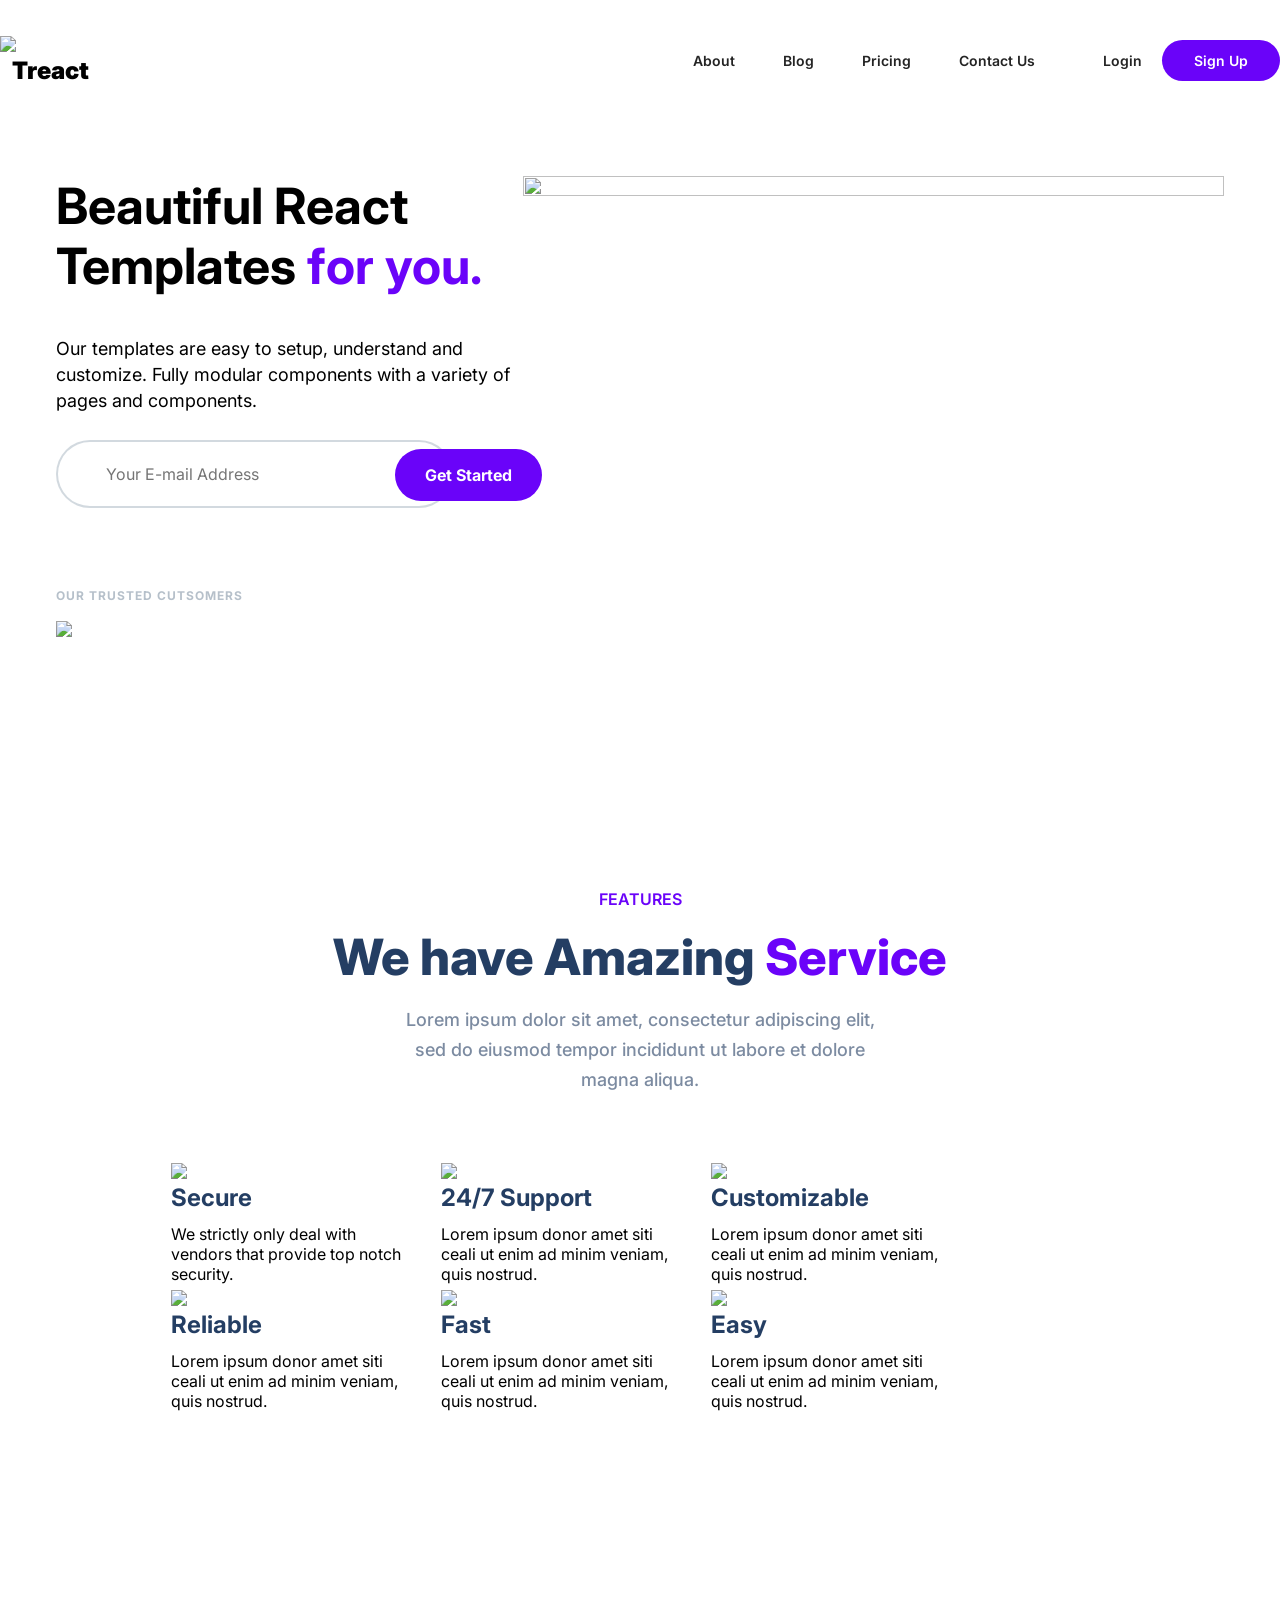
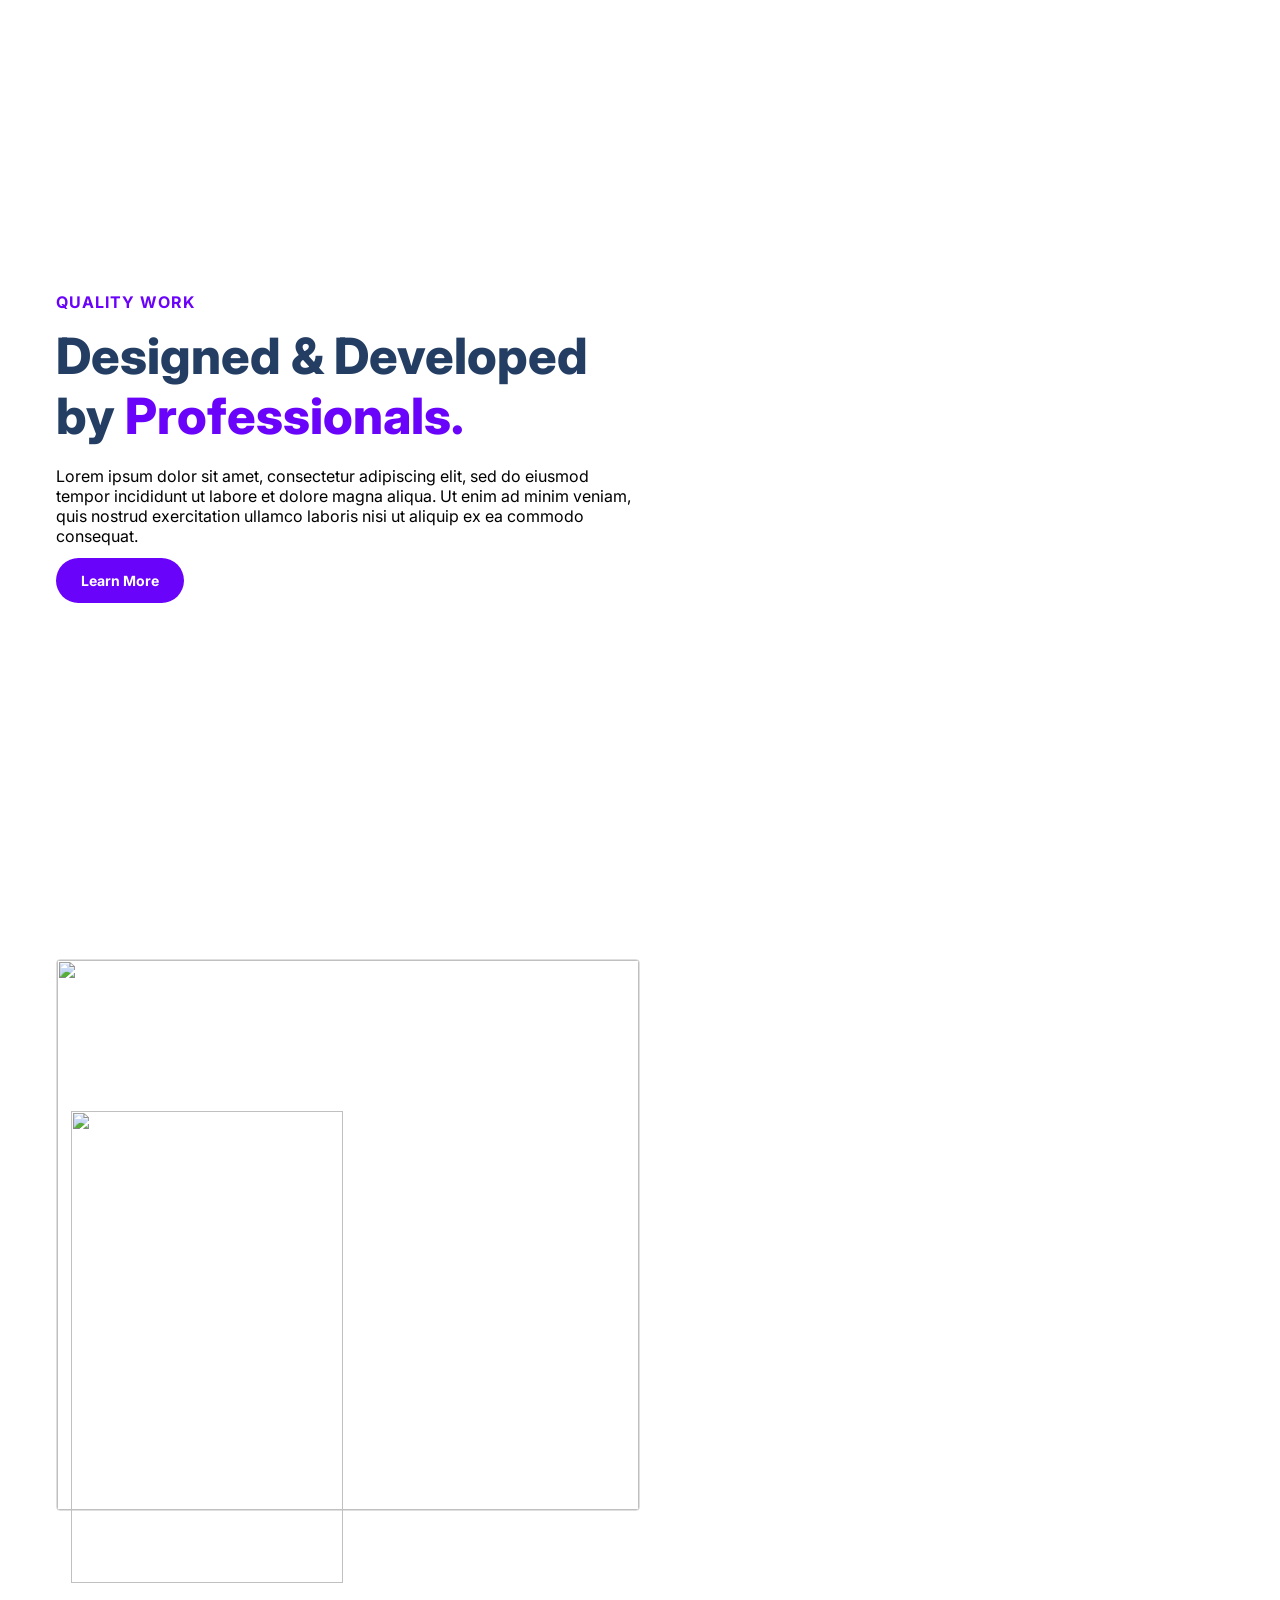
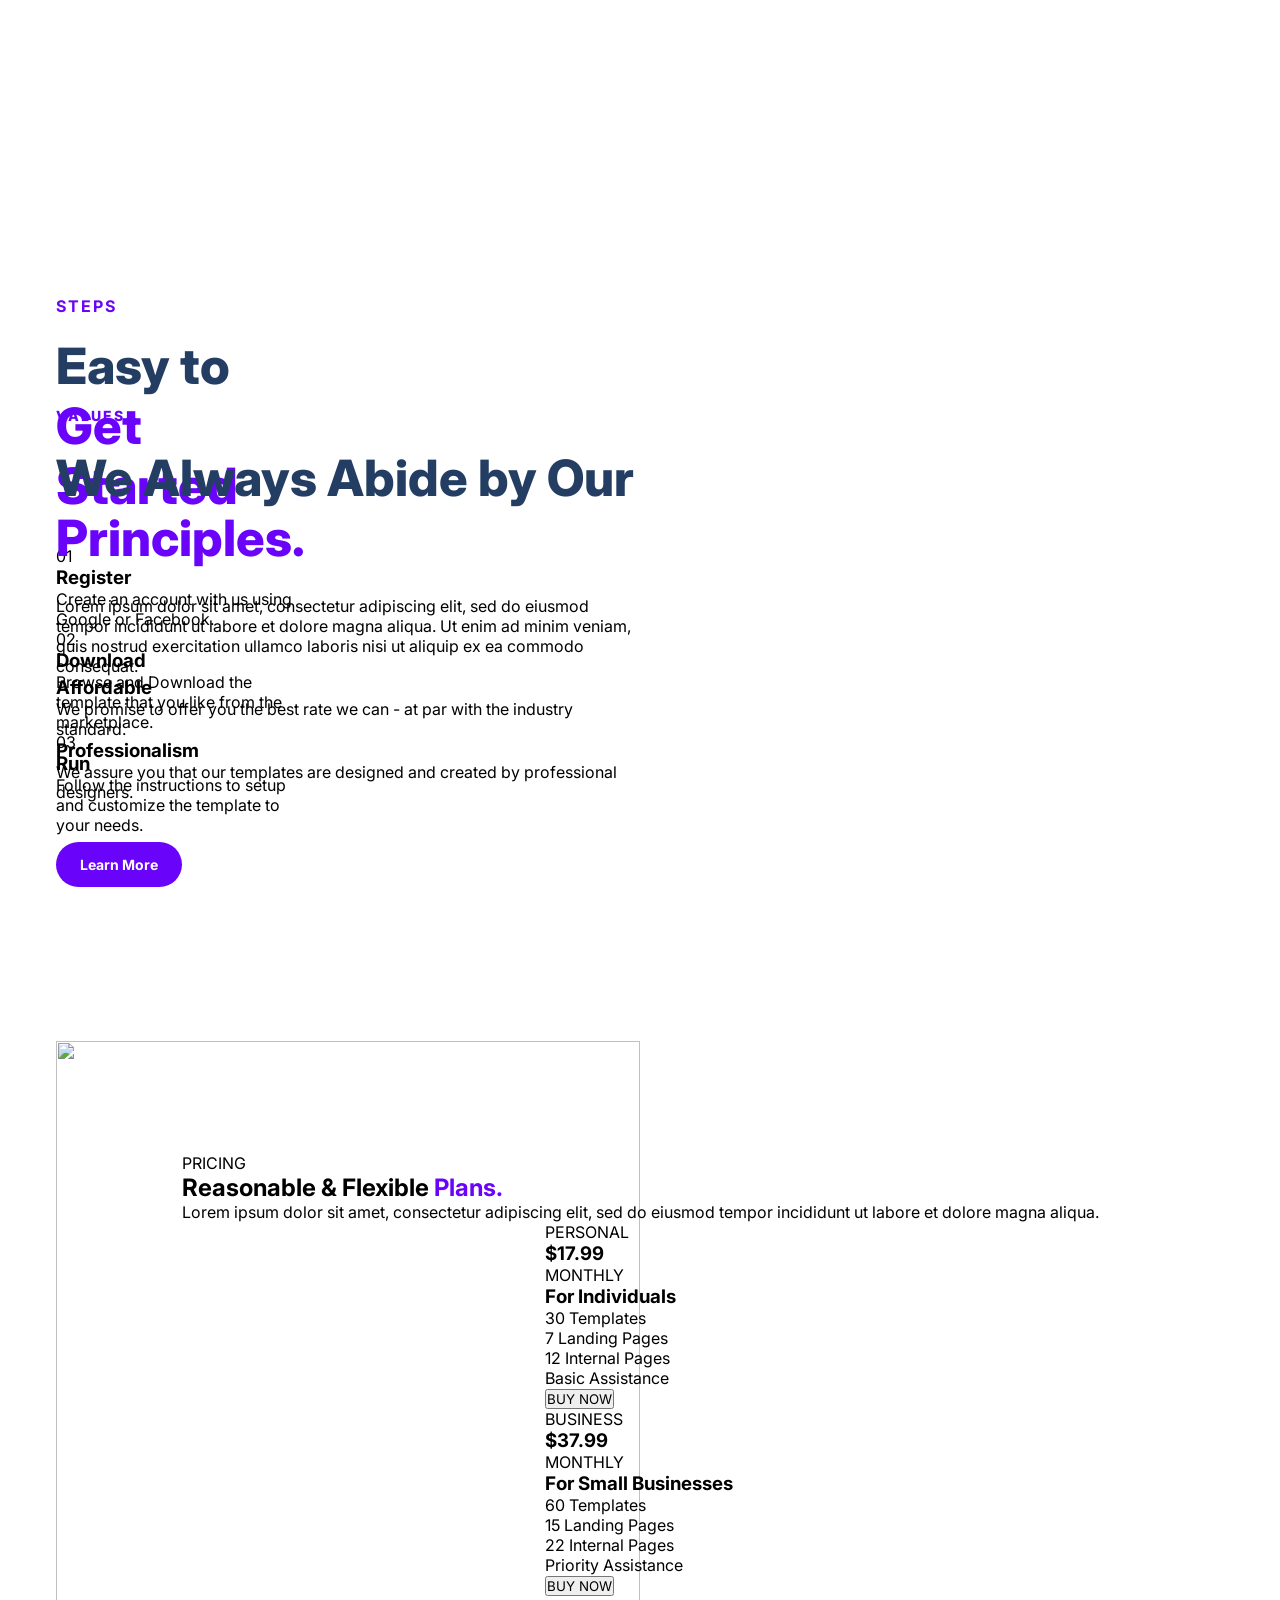
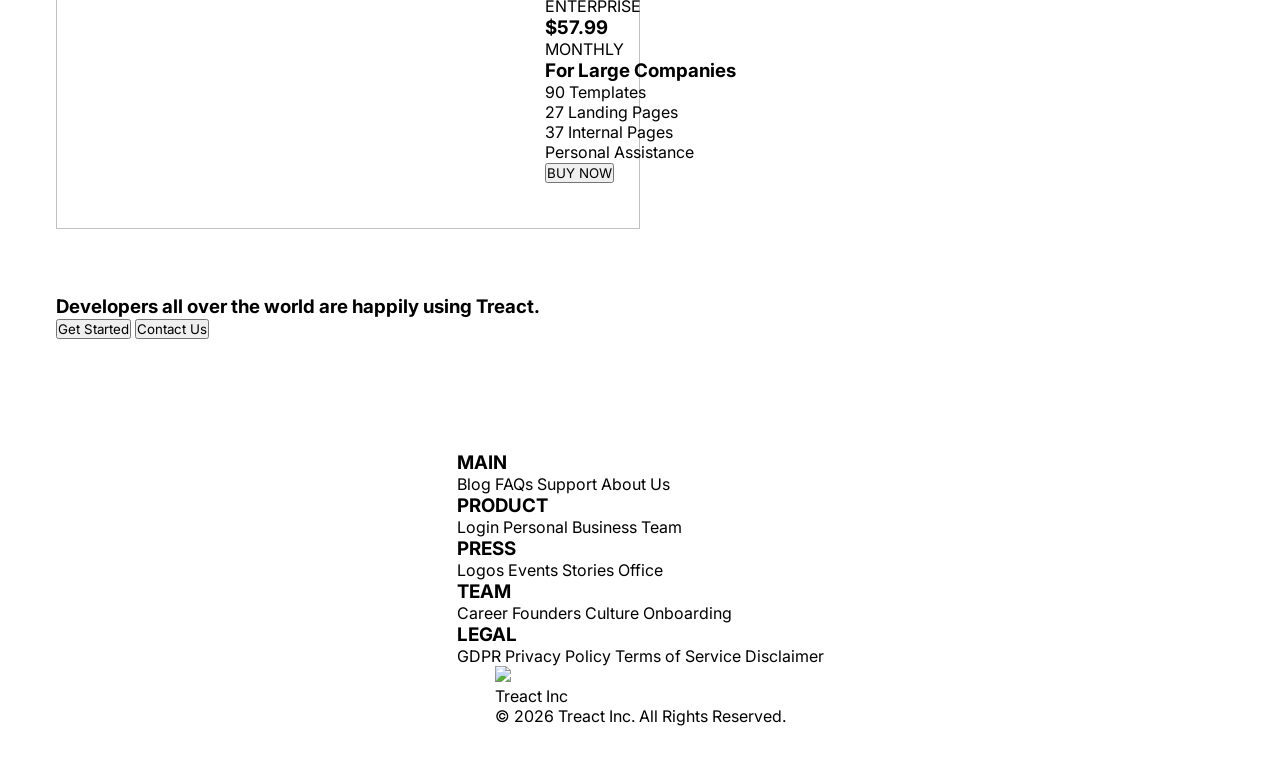
==== index.html @ 5746a598 "Final Project" ====
<!DOCTYPE html>
<html>
    <head>
        <meta charset="UFT-8">
        <meta http-equiv="X-UA-Compatible" content="IE=edge">
        <meta name="viewport" content="width=device-width, initial-scale=1.0">

        <title>Project: Treact</title>
        <link rel="stylesheet" href="Treact_Styles.css">
        <script src="https://kit.fontawesome.com/ab3cd619a5.js" crossorigin="anonymous"></script>
    </head>

    <body>
        <section id="Home">
            <nav>
                <div class="Nav__Div--Container">
                    <div class="Nav__Div--Logo-Cap">
                        <img class="Logo" src="assets/logo.2c489fc453a1783cbadacf914efa3df6.svg">
                        <p class="Logo--Text">Treact</p>
                    </div>
                    <ul class="Nav__List">
                        <li><a class="Nav__Link" href="#About">About</a></li>
                        <li><a class="Nav__Link" href="#Link">Blog</a></li>
                        <li><a class="Nav__Link" href="#Link">Pricing</a></li>
                        <li><a class="Nav__Link" href="#Link">Contact Us</a></li>
                        <li><a class="Nav__Link--Awkward" href="#Link">Login</a></li>
                        <li><a class="Nav__Link--Primary" href="#Link">Sign Up</a></li>
                    </ul>
                </div>
            </nav>

            <header>
                <div class="Container">
                    <div class="Row">
                        <div class="Home__Div--Left">
                            <h1 class="Home__Header">Beautiful React Templates <span class="Purple"> for you.</span></h1>
                            <p class="Home__Subheader">Our templates are easy to setup, understand and customize. Fully modular components with a variety of pages and components.</p>
                            <form class="Home__Form">
                                <input class="Home__Input" type="email" placeholder="Your E-mail Address">
                                <button class="Home__Btn">Get Started</button>
                            </form>
                            
                            <p class="Home--Subscript">OUR TRUSTED CUTSOMERS</p>
                            <figure classs="Home__Img--Customer-Mask">
                                <img class="Home__Img--Customer" src="assets/customers-logo-strip.680ac7c2e8ae28161d2c.png">
                            </figure>
                        </div>

                        <div class="Home__Div--Right">
                            <figure class="Home__Img--Mask">
                                <img class="Home__Img" src="assets/design-illustration-2.6da6a00b20c07c4a9b65d1870679e1b8.svg"> 
                            </figure>
                        </div>
                    </div>
                </div>
            </header>
        </section>

        <main>
            <section id="Features">
                <div class="Container">
                    <div class="Row__Column">

                        <div class="Features__Div--Top">
                            <p class="Features--Title">FEATURES</p>
                            <h2 class="Features__Header">We have Amazing <span class="Purple"> Service</span></h2>
                            <p class="Features__Subheader">Lorem ipsum dolor sit amet, consectetur adipiscing elit, sed do eiusmod tempor incididunt ut labore et dolore magna aliqua.</p>
                        </div>

                        <div class="Features__Div--Bottom">
                            <div class="Service--Wrapper">

                                <div class="Service">
                                    <div class="Service-Icon">
                                        <figure class="Service-Icon--Wrapper">
                                            <img class="Service__Icon" src="assets/shield-icon.daefe14b320b14fbd9cbd18908ac93ec.svg">
                                        </figure>
                                    </div>
                                    <div class="Service--Inner">
                                        <h3 class="Service__Header">Secure</h3>
                                        <p class="Service__Para">We strictly only deal with vendors that provide top notch security.</p>
                                    </div>
                                </div>

                                <div class="Service">
                                    <div class="Service-Icon">
                                        <figure class="Service-Icon--Wrapper">
                                            <img class="Service__Icon" src="assets/support-icon.f9253ffa8cb6ffde5bbaa05eb5136375.svg">
                                        </figure>
                                    </div>
                                    <div class="Service--Inner">
                                        <h3 class="Service__Header">24/7 Support</h3>
                                        <p class="Service__Para">Lorem ipsum donor amet siti ceali ut enim ad minim veniam, quis nostrud.</p>
                                    </div>
                                </div>

                                <div class="Service">
                                    <div class="Service-Icon">
                                        <figure class="Service-Icon--Wrapper">
                                            <img class="Service__Icon" src="assets/customize-icon.367468c90fd796009b97fbfba67b2c6a.svg">
                                        </figure>
                                    </div>
                                    <div class="Service--Inner">
                                        <h3 class="Service__Header">Customizable</h3>
                                        <p class="Service__Para">Lorem ipsum donor amet siti ceali ut enim ad minim veniam, quis nostrud.</p>
                                    </div>
                                </div>

                                <div class="Service">
                                    <div class="Service-Icon">
                                        <figure class="Service-Icon--Wrapper">
                                            <img class="Service__Icon" src="assets/reliable-icon.1367510a8f0a1bec76dc425d25f92f43.svg">
                                        </figure>
                                    </div>
                                    <div class="Service--Inner">
                                        <h3 class="Service__Header">Reliable</h3>
                                        <p class="Service__Para">Lorem ipsum donor amet siti ceali ut enim ad minim veniam, quis nostrud.</p>
                                    </div>
                                </div>

                                <div class="Service">
                                    <div class="Service-Icon">
                                        <figure class="Service-Icon--Wrapper">
                                            <img class="Service__Icon" src="assets/fast-icon.dbb971a73d4805d2fc3bcdacdb55beba.svg">
                                        </figure>
                                    </div>
                                    <div class="Service--Inner">
                                        <h3 class="Service__Header">Fast</h3>
                                        <p class="Service__Para">Lorem ipsum donor amet siti ceali ut enim ad minim veniam, quis nostrud.</p>
                                    </div>
                                </div>

                                <div class="Service">
                                    <div class="Service-Icon">
                                        <figure class="Service-Icon--Wrapper">
                                            <img class="Service__Icon" src="assets/simple-icon.673b7e1750b2a4ef32907fc164828d00.svg">
                                        </figure>
                                    </div>
                                    <div class="Service--Inner">
                                        <h3 class="Service__Header">Easy</h3>
                                        <p class="Service__Para">Lorem ipsum donor amet siti ceali ut enim ad minim veniam, quis nostrud.</p>
                                    </div>
                                </div>
                            </div>
                        </div>

                    </div>
                </div>
            </section>
            
            <section id="Quality">
                <div class="Container">
                    <div class="Unique__Row">
                        <div class="Quality__Div--Left">
                            <p class="Quality--Title">QUALITY WORK</p>
                            <h2 class="Quality__Header">Designed & Developed by <span class="Purple">Professionals.</span></h2>
                            <p class="Quality__Para">Lorem ipsum dolor sit amet, consectetur adipiscing elit, sed do eiusmod tempor incididunt ut labore et dolore magna aliqua. Ut enim ad minim veniam, quis nostrud exercitation ullamco laboris nisi ut aliquip ex ea commodo consequat.</p>
                            <button class="Quality__Btn">Learn More</button>
                        </div>
                        <div class="Quality__Div--Right">
                            <figure class="Quality__Img--Mask">
                                <img class="Quality__Img" src="assets/hero-screenshot-1.40a097b525c2f8c9808e.png">
                            </figure>
                        </div>
                    </div>
                </div>
            </section>

            <section id="Steps">
                <div class="Container">
                    <div class="Unique__Row">
                        <div class="Steps__Div--Left">
                            <figure class="Steps__Img--Mask">
                                <img class="Steps__Img" src="assets/hero-screenshot-2.241aac1fbc66db29d873.png">
                            </figure>
                        </div>
                        <div class="Steps__Div--Right">
                            <div class="Steps-Right--Top">
                                <p class="Steps--Title">STEPS</p>
                                <h2 class="Steps__Header">Easy to  <span class="Purple">Get Started</span></h2>
                            </div>

                            <div class="Steps-Right--Bottom">

                                <div class="Step">
                                    <div class="Step--Num">
                                        <p class="Number">01</p>
                                    </div>
                                    <div class="Step--Text">
                                        <h3 class="Step__Header">Register</h3>
                                        <p class="Step__Para">Create an account with us using Google or Facebook.</p>
                                    </div>
                                </div>

                                <div class="Step">
                                    <div class="Step--Num">
                                        <p class="Number">02</p>
                                    </div>
                                    <div class="Step--Text">
                                        <h3 class="Step__Header">Download</h3>
                                        <p class="Step__Para">Browse and Download the template that you like from the marketplace.</p>
                                    </div>
                                </div>

                                <div class="Step">
                                    <div class="Step--Num">
                                        <p class="Number">03</p>
                                    </div>
                                    <div class="Step--Text">
                                        <h3 class="Step__Header">Run</h3>
                                        <p class="Step__Para">Follow the instructions to setup and customize the template to your needs.</p>
                                    </div>
                                </div>

                            </div>
                        </div>
                    </div>
                </div>
            </section>

            <section id="Values">
                <div class="Container">
                    <div class="Unique__Row">
                        <div class="Values__Div--Left">

                            <div class="Values-Left--Top">
                                <p class="Values--Title">VALUES</p>
                                <h2 class="Values__Header">We Always Abide by Our<span class="Purple"> Principles.</span></h2>
                                <p class="Values__Para">Lorem ipsum dolor sit amet, consectetur adipiscing elit, sed do eiusmod tempor incididunt ut labore et dolore magna aliqua. Ut enim ad minim veniam, quis nostrud exercitation ullamco laboris nisi ut aliquip ex ea commodo consequat.</p>
                            </div>

                            <div class="Values-Left--Bottom">

                                <div class="Principle--Wrapper">

                                    <div class="Principle">

                                        <div class="Principle__Div--Inner">
                                            <div class="Principle-Icon--Decor">
                                                <i class="fa-solid fa-dollar-sign"></i>
                                            </div>
                                            <h3 class="Prince__Header">Affordable</h3>
                                        </div>

                                        <p class="Principle__Para">We promise to offer you the best rate we can - at par with the industry standard.</p>
                                    </div>

                                    <div class="Principle">

                                        <div class="Principle__Div--Inner">
                                            <div class="Principle-Icon--DecorTwo">
                                                <i class="fa-solid fa-suitcase"></i>
                                            </div>
                                            <h3 class="Prince__Header">Professionalism</h3>
                                        </div>

                                        <p class="Principle__Para">We assure you that our templates are designed and created by professional designers.</p>
                                    </div>
                                    
                                </div>
                                <button class="Values__Btn">Learn More</button>
                            </div>
                        </div>
                        <div class="Values__Div--Right">
                            <figure class="Values__Img--Mask">
                                <img class="Values__Img" src="assets/prototype-illustration.21bc4b3f612a2f257c3d361067582485.svg">
                            </figure>
                        </div>
                    </div>
                </div>
            </section>

            <section id="Plans">
                <div class="Container">
                    <div class="Row__Column">
                        <div class="Plans__Div--Top">
                            <p class="Plans--Title">PRICING</p>
                            <h2 class="Plans__Header">Reasonable & Flexible <span class="Purple">Plans.</span></h2>
                            <p class="Plans__Para">Lorem ipsum dolor sit amet, consectetur adipiscing elit, sed do eiusmod tempor incididunt ut labore et dolore magna aliqua.</p>
                        </div>

                        <div class="Plans__Div--Bottom">
                            <div class="Plan--Wrapper">

                                <div class="Left-Plan">
                                    <div class="LP--Top">
                                        <p class="LP--Title">PERSONAL</p>
                                        <h3 class="LP__Header">$17.99</h3>
                                        <p class="Plan--Term">MONTHLY</p>
                                    </div>
                                    <div class="LP--Mid">
                                        <h3 class="Inner-Left__Header">For Individuals</h3>
                                        <p class="Plan--Offer">30 Templates</p>
                                        <p class="Plan--Offer">7 Landing Pages</p>
                                        <p class="Plan--Offer">12 Internal Pages </p>
                                        <p class="Plan--Offer">Basic Assistance</p>
                                    </div>
                                    <div class="LP--Bottom">
                                        <button class="LP__Btn">BUY NOW</button>
                                    </div>
                                </div>

                                <div class="Middle-Plan">
                                    <div class="MP--Top">
                                        <p class="MP--Title">BUSINESS</p>
                                        <h3 class="MP__Header">$37.99</h3>
                                        <p class="MP--Term">MONTHLY</p>
                                    </div>
                                    <div class="MP--Mid">
                                        <h3 class="Inner-Mid__Header">For Small Businesses</h3>
                                        <p class="MP--Offer">60 Templates</p>
                                        <p class="MP--Offer">15 Landing Pages</p>
                                        <p class="MP--Offer">22 Internal Pages </p>
                                        <p class="MP--Offer">Priority Assistance</p>
                                    </div>
                                    <div class="MP--Bottom">
                                        <button class="MP__Btn">BUY NOW</button>
                                    </div>
                                </div>

                                <div class="Right-Plan">
                                    <div class="RP--Top">
                                        <p class="RP--Title">ENTERPRISE</p>
                                        <h3 class="RP__Header">$57.99</h3>
                                        <p class="Plan--Term">MONTHLY</p>
                                    </div>
                                    <div class="RP--Mid">
                                        <h3 class="Inner-Right__Header">For Large Companies</h3>
                                        <p class="Plan--Offer">90 Templates</p>
                                        <p class="Plan--Offer">27 Landing Pages</p>
                                        <p class="Plan--Offer">37 Internal Pages </p>
                                        <p class="Plan--Offer">Personal Assistance</p>
                                    </div>
                                    <div class="RP--Bottom">
                                        <button class="RP__Btn">BUY NOW</button>
                                    </div>
                                </div>
                            </div>
                        </div>
                    </div>
                </div>
            </section>

            <section id="Dev-CTA">
                <div class="Container">
                    <div class="Footer-Row__Column">
                        <div class="Dev__Div--Inner">
                            <h3 class="Dev__Header">Developers all over the world are happily using Treact.</h3>
                            <button class="Dev__Btn-One">Get Started</button>
                            <button class="Dev__Btn-Two">Contact Us</button>
                        </div>
                    </div>
                </div>
            </section>
        </main>

        <footer>
            <div class="Container">
                <div class="Row__Column">
                    <div class="Footer__Div--Top">
                        <div class="Footer-Column--Wrapper">

                            <div class="Footer-Column">
                                <h3 class="Column__Header">MAIN</h3>
                                <a class="Column__Link">Blog</a>
                                <a class="Column__Link">FAQs</a>
                                <a class="Column__Link">Support</a>
                                <a class="Column__Link">About Us</a>
                            </div>

                            <div class="Footer-Column">
                                <h3 class="Column__Header">PRODUCT</h3>
                                <a class="Column__Link">Login</a>
                                <a class="Column__Link">Personal</a>
                                <a class="Column__Link">Business</a>
                                <a class="Column__Link">Team</a>
                            </div>

                            <div class="Footer-Column">
                                <h3 class="Column__Header">PRESS</h3>
                                <a class="Column__Link">Logos</a>
                                <a class="Column__Link">Events</a>
                                <a class="Column__Link">Stories</a>
                                <a class="Column__Link">Office</a>
                            </div>

                            <div class="Footer-Column">
                                <h3 class="Column__Header">TEAM</h3>
                                <a class="Column__Link">Career</a>
                                <a class="Column__Link">Founders</a>
                                <a class="Column__Link">Culture</a>
                                <a class="Column__Link">Onboarding</a>
                            </div>

                            <div class="Footer-Column">
                                <h3 class="Column__Header">LEGAL</h3>
                                <a class="Column__Link">GDPR</a>
                                <a class="Column__Link">Privacy Policy</a>
                                <a class="Column__Link">Terms of Service</a>
                                <a class="Column__Link">Disclaimer</a>
                            </div>
                        </div>
                    </div>

                    <div class="Footer__Div--Bottom">
                        <div class="Footer--Left-Align">
                            <img class="Footer__Logo" src="assets/logo-light.d9a5d1b5be5ea077b26864fdfc2e96a4.svg">
                            <p class="Footer__Logo--Text">Treact Inc</p>
                        </div>
                        <div class="Footer--Mid-Align">
                            <p class="Footer--Copyright">&copy; 2026 Treact Inc. All Rights Reserved.</p>
                        </div>
                        <div class="Footer--Right-Align">
                            <div class="Footer-Decor">
                                <i class="fa-brands fa-facebook"></i>
                                <i class="fa-brands fa-twitter"></i>
                                <i class="fa-brands fa-youtube"></i>
                            </div>
                        </div>
                    </div>
                </div>
            </div>
        </footer>
    </body>
</html>
---- Treact_Styles.css ----
/*Universal Styles*/

@import url('https://fonts.googleapis.com/css2?family=Inter:ital,opsz,wght@0,14..32,100..900;1,14..32,100..900&display=swap');

*{
    padding: 0;
    margin: 0;
    box-sizing: border-box;
    font-family: "Inter", sans-serif;
}

.Container{
    display: flex;
    height: 100%;
    width: 100%;
    padding: 56px;
    margin: 0 auto;
}

A{
    text-decoration: none;
}


.Row{
    display: flex;
    height: 100%;
    width: 100%;
    max-width: 1280px;
    margin: 0 auto;
}

.Row__Column{
    display: flex;
    flex-direction: column;
    height: 100%;
    width: 100%;
    max-width: 1280px;
    align-items: center;
    justify-content: center;
    margin: 0 auto;
}

li{
    list-style-type: none;
}

.Purple{
    color: rgb(106, 3, 249);
}

/*---------*/
/*Nav Styles*/
/*---------*/


Nav{
    display: flex;
    height: 120px;
    width: 100vw;
}

.Nav__Div--Container{
    display: flex;
    height: 100%;
    width: 100%;
    max-width: 1280px;
    align-items: center;
    margin: 0 auto;
    justify-content: space-between;
}

.Nav--Holder{
    display: flex;
    width: 100%;
    max-width: 300px;
    height: 100%;
    align-items: center;
    justify-content: left;
}

.Logo{
    max-width: 42px;
}

.Logo--Text{
    font-size: 24px;
    margin-left: 12px;
    font-weight: 900;
}

.Nav__List{
    display: flex;
}

.Nav__Link{
    margin-left: 48px;
    transition: all 300ms ease;
    color: #242424;
    font-size: 14px;
    font-weight: 600;
}

.Nav__Link:hover{
    color:rgb(106, 3, 249);
}


.Nav__Link--Awkward{
    margin-left: 68px;
    font-size: 14px;
    font-weight: 600;
    color: #242424;
    transition: all 300ms ease;
}

.Nav__Link--Awkward:hover{
    color:rgb(106, 3, 249);
}

.Nav__Link--Primary{
    margin-left: 20px;
    background-color:rgb(106, 3, 249);
    border: none;
    border-radius: 32px;
    color: #fff;
    font-size: 14px;
    font-weight: 600;
    padding: 12px 32px;
    transition: all 300ms ease;
}

.Nav__Link--Primary:hover{
    background-color:rgb(81, 1, 194);
}

/*---------*/
/*Home Styles*/
/*---------*/

.Home__Div--Left{
    display: flex;
    width: 100%;
    max-width: 40%;
    height: 100%;
    flex-direction: column;
    margin: 0 auto;
}

.Home__Header{
    text-align: left;
    font-size: 50px;
    margin-bottom: 40px;
}

.Home__Subheader{
    font-size: 18px;
    font-weight: 400;
    line-height: 26px;
    margin-bottom: 26px;
}


Input[type="email"]{
    padding: 22px 48px; 
    width: 85%;
    font-size: 16px;
    color: #242424;
    border: 2px solid rgba(144, 160, 176, 0.4);
    border-radius: 34px;
    margin-bottom: 80px;
}

Input[type="email"]:hover{
    border:2px solid rgb(106, 3, 249);
}

.Home__Btn{
    padding: 16px 30px;
    color: #fff;
    background-color:rgb(106, 3, 249);
    border-radius: 32px;
    border: none;
    font-size: 16px;
    font-weight: 700;
    position: absolute;
    top: 449px;
    left: 395px;
}

.Home--Subscript{
    font-size: 12px;
    font-weight: 700;
    margin-bottom: 18px;
    color: rgb(182, 192, 202);
    letter-spacing: 1px;
}


.Cust__Img--Mask{
    width: 80%;
    height: 100%;
}

.Cust__Img{
    height: 100%;
    width: 100%;
    opacity: 50%;
}

.Home__Div--Right{
    display: flex;
    width: 100%;
    max-width: 60%;
    height: 100%;
    align-items: center;
}

.Home__Img--Mask{
    height: 100%;
    width: 100%;
}

.Home__Img{
    height: 100%;
    width: 100%;
}

/*---------*/
/*Features Styles*/
/*---------*/

#Features{
    height: 100vh;
    width: 100vw;
}

.Features__Div--Top{
    display: flex;
    flex-direction: column;
    width: 100%;
    height: calc(100% / 3);
    align-items: center;
}

.Features__Div--Mid{
    display: flex;
    width: 100%;
    height: 60%;
    justify-content: center;
}


.Features--Title{
    color:rgb(106, 3, 249);
    font-weight: 600;
}

.Features__Header{
    font-size: 50px;
    font-weight: 800;
    color: #243e63;
    margin: 18px 0;
}

.Features__Subheader{
    max-width: 45%;
    text-align: center;
    color: #7c8ba1;
    font-size: 18px;
    font-weight: 500;
    padding: 0 22px;
    line-height: 30px;
}

.Service__Img{
    border: 1px solid #7c8ba14f;
    border-radius: 50%;
    padding: 18px;
    margin-right: 12px;
}


.Service--Wrapper{
    display: flex;
    flex-wrap: wrap;
    height: 100%;
    width: 100%;
    max-width: 85%;
    margin-top: 12px;
    justify-content: center;
}

.Service{
    height: 50%;
    width: calc(100% / 3);
    max-width: 270px;
    padding-left: 24px;
}


.Service__Header{
    color: #243e63;
    font-size: 24px;
    margin-bottom: 12px;
}


.Service__Subheader{
    color: #7c8ba1;
    max-width: 80%;
}

/*---------*/
/*Quality Styles*/
/*---------*/

#Quality{
    height: 100vh;
    width: 100vw;
}

.Quality__Div--Left{
    display: flex;
    flex-direction: column;
    height: 100%;
    width: 50%;
    justify-content: center;
}

.Quality__Div--Right{
    display: flex;
    height: 100%;
    width: 50%;
    align-items: center;
}

.Quality--Title {
    margin-bottom: 14px;
    color:rgb(106, 3, 249);
    font-size: 16px;
    font-weight: 700;
    letter-spacing: 1px;
}


.Quality__Header{
    font-size: 50px;
    font-weight: 800;
    color: #243e63;
    margin-bottom: 20px;
}

.Quality__Subheader{
    font-size: 18px;
    font-weight: 500;
    max-width: 85%;
    color: #7c8ba1;
    line-height: 28px;
    margin-bottom: 18px;
}

.Quality__Btn{
    padding: 14px 24px;
    border: none;
    border-radius: 32px;
    background-color:rgb(106, 3, 249);
    color: #fff;
    font-size: 14px;
    font-weight: 700;
    margin-top : 12px;
    max-width: 22%;
}

.Quality__Img--Mask{
    display: flex;
    height: 70%;
    width: 100%;
    border: 1px solid #24242425;
    border-radius: 4px;
    overflow: hidden;
}

.Quality__Img{
    height: 100%;
    width: 100%;
}



/*---------*/
/*Steps Styles*/
/*---------*/

#Steps{
    height: 100vh;
    width: 100vw;
}

.Steps__Div--Left{
    display: flex;
    height: 100%;
    width: 55%;
    align-items: center;
    justify-content: center;
}

.Steps__Img--Mask{
    height: 60%;
    width: 90%;
}

.Steps__Img{
    height: 100%;
    width: 100%;
}


.Steps__Div--Right{
    display: flex;
    height: 100%;
    width: 45%;
    flex-direction: column;
    justify-content: center;
    padding-top: 60px;
}

.Steps--Title{
    color:rgb(106, 3, 249);
    font-size: 16px;
    font-weight: 700;
    letter-spacing: 2px;
    margin-bottom: 20px;
}

.Steps__Header{
    color: #243e63;
    font-size: 50px;
    font-weight: 800;
    margin-bottom: 30px;
}

.Steps--Container{
    display: flex;
    height: 100%;
    width: 100%;
}

.Steps--Left-Column{
    display: flex;
    flex-direction: column;
    color: #bcc7d6d7;
}

.Steps--Num{
    font-size: 36px;
    margin-bottom: 70px;
}

.Steps--Right-Column{
    display: flex;
    flex-direction: column;
    padding-left: 20px;
}

.Steps__MiniHeader{
    font-size: 20px;
    font-weight: 600;
    color: #243e63;
    margin-bottom: 14px;
}

.Steps__Subheader{
    font-size: 14px;
    font-weight: 500;
    line-height: 28px;
    max-width: 70%;
    color: #7c8ba1;
    margin-bottom: 24px;
}




/*---------*/
/*Values Styles*/
/*---------*/

#Values{
    height: 100vh;
    width: 100vw;
}

.Values__Div--Left{
    display: flex;
    flex-direction: column;
    justify-content: center;
    height: 100%;
    width: 50%;
}

.Values--Title{
    color:rgb(106, 3, 249);
    font-size: 14px;
    letter-spacing: 2px;
    font-weight: 800;
    margin-bottom: 24px;
}

.Values__Header{
    color: #243e63;
    font-size: 50px;
    font-weight: 800;
    margin-bottom: 28px;
}

.Values__Subheader{
    font-size: 18px;
    font-weight: 500;
    line-height: 32px;
    max-width: 85%;
    color: #7c8ba1;
    margin-bottom: 28px;
}

.Value--Name{
    margin-left: 12px;
    font-size: 20px;
    color: #243e63;
    margin-bottom: 12px;
}

.Value--Caption{
    max-width: 80%;
    color: #7c8ba1;
    line-height: 26px;
}

.Value--Decor{
    display: flex;
    align-items: center;
}

.Value--Wrapper{
    display: flex;
}

.Value{
    display: flex;
    flex-direction: column;
    width: 50%;
}

.Value__Img--Mask{
    height: 80%;
    width: 10%;
    background-color: rgb(167, 230, 167);
    border-radius: 50%;
    padding: 2px 6px;
    margin-bottom: 12px;
}

.feather-dollar-sign{
    height: 100%;
    width: 100%;
    opacity: 60%;
}

.Value__Img--MaskTwo{
    height: 80%;
    width: 10%;
    background-color: rgb(251, 165, 162);
    border-radius: 60%;
    padding: 2px 6px;
    margin-bottom: 12px;
}

.feather-briefcase{
    height: 100%;
    width: 100%;
    opacity: 50%;
}

.Values__Div--Right{
    display: flex;
    height: 100%;
    width: 50%;
}

.Values__Btn{
    padding: 14px 24px;
    border: none;
    border-radius: 32px;
    color: #fff;
    background-color:rgb(106, 3, 249);
    font-size: 14px;
    font-weight: 700;
    max-width: 140px;
    margin-top: 40px;
}

.Values__Img--Mask{
    height: 100%;
    width: 100%;
}

.Values__Img{
    height: 100%;
    width: 100%;
}
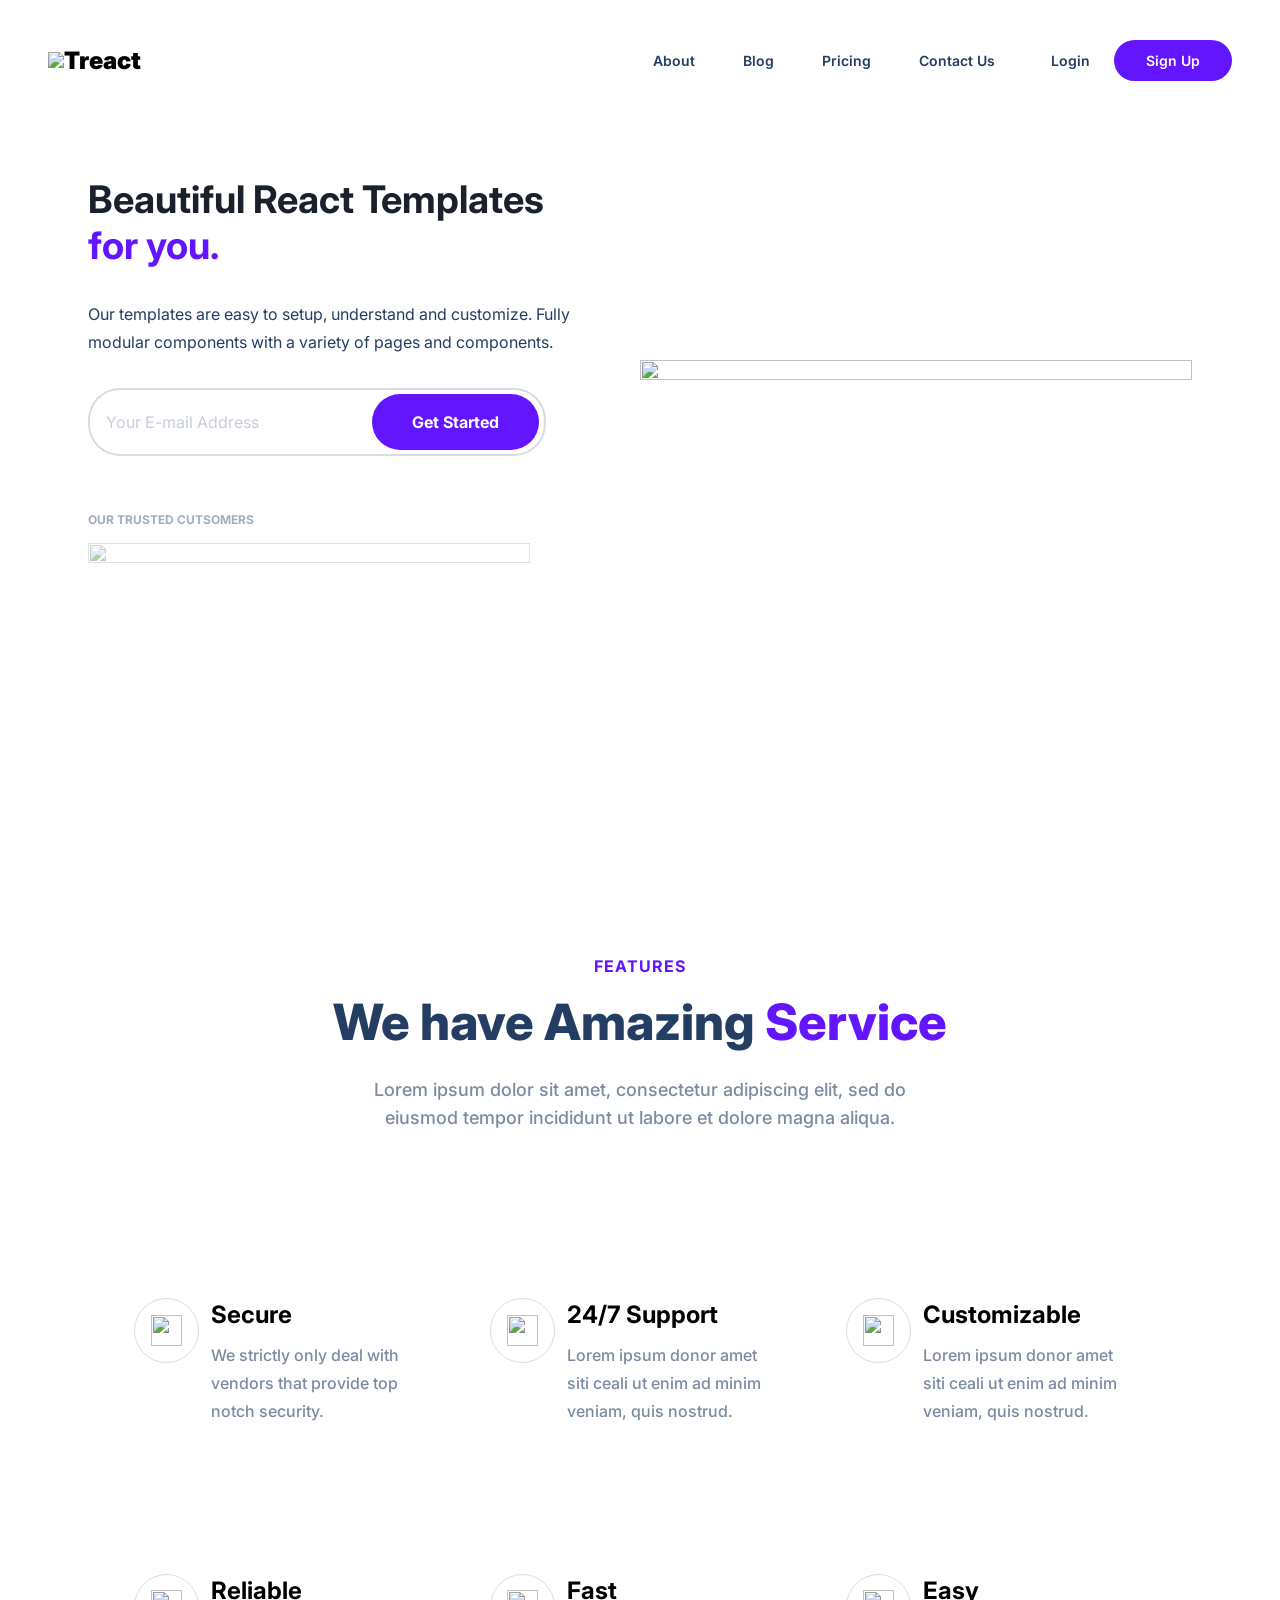
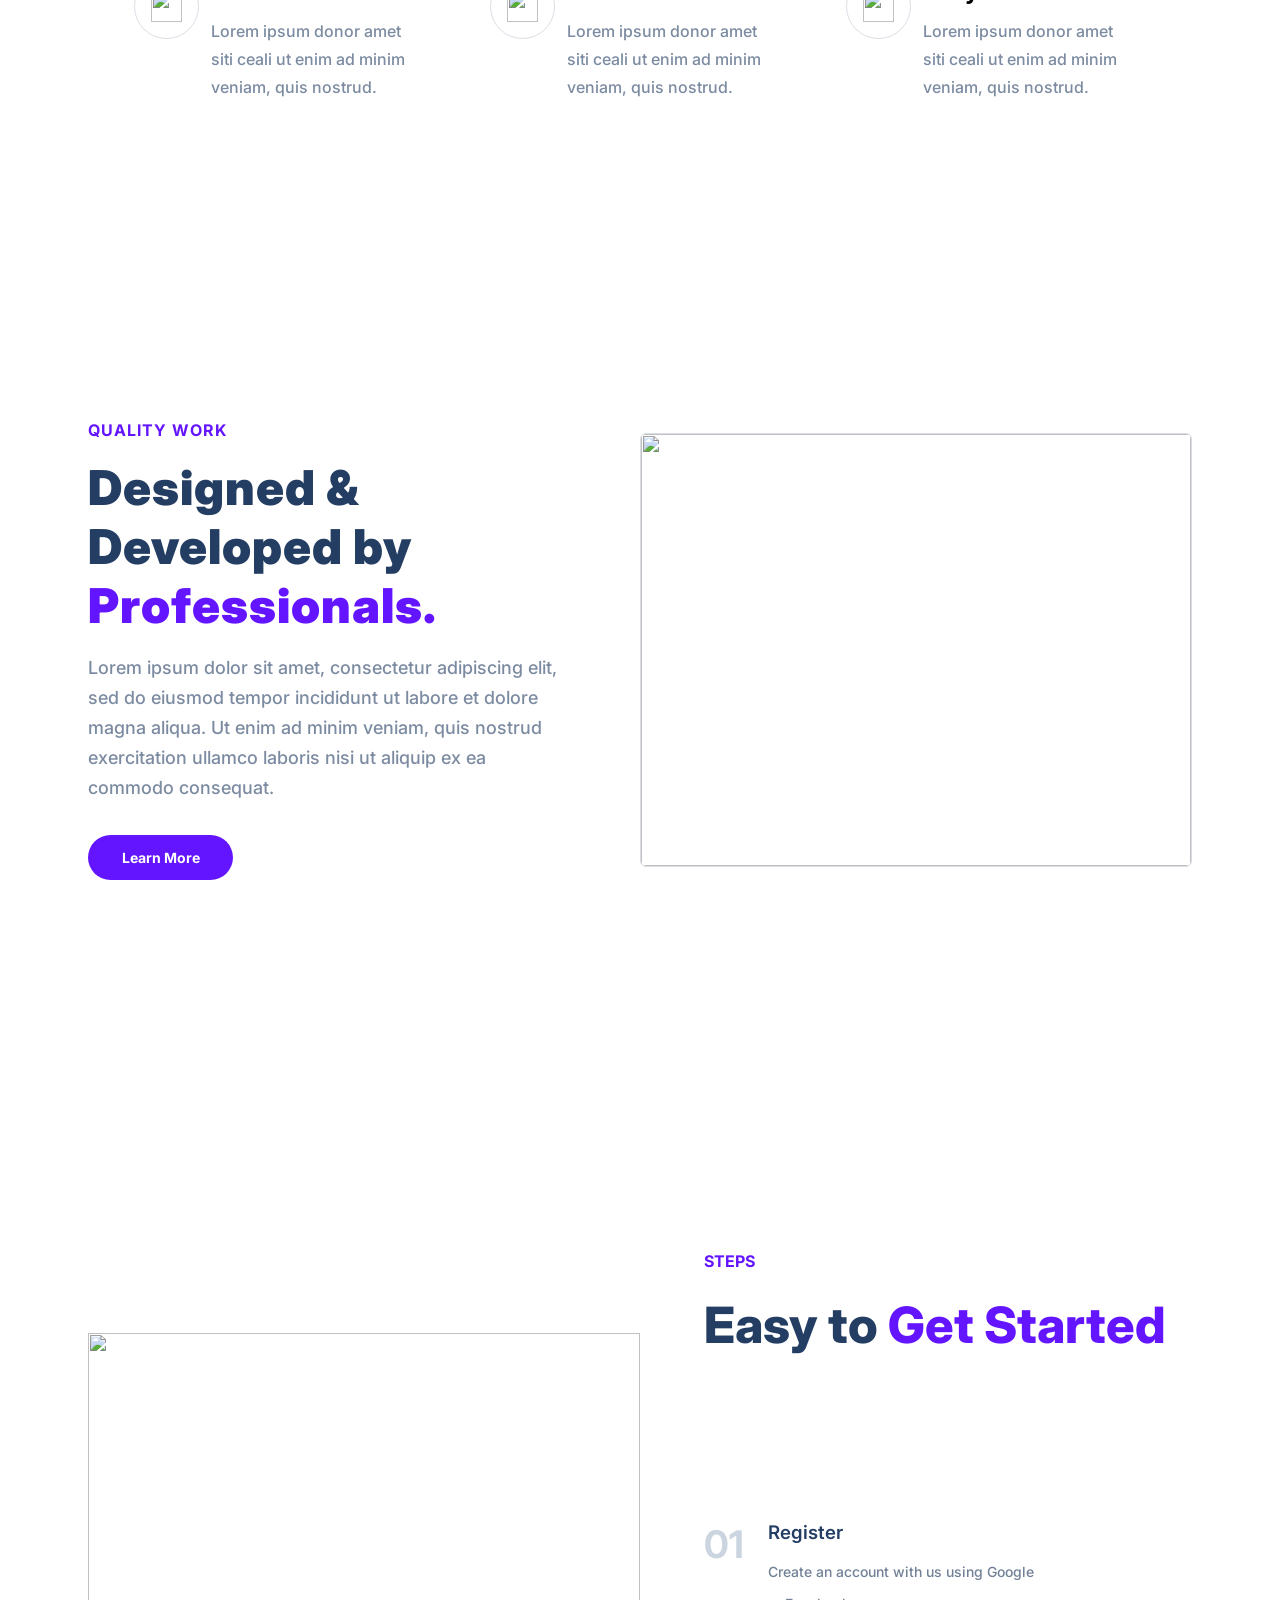
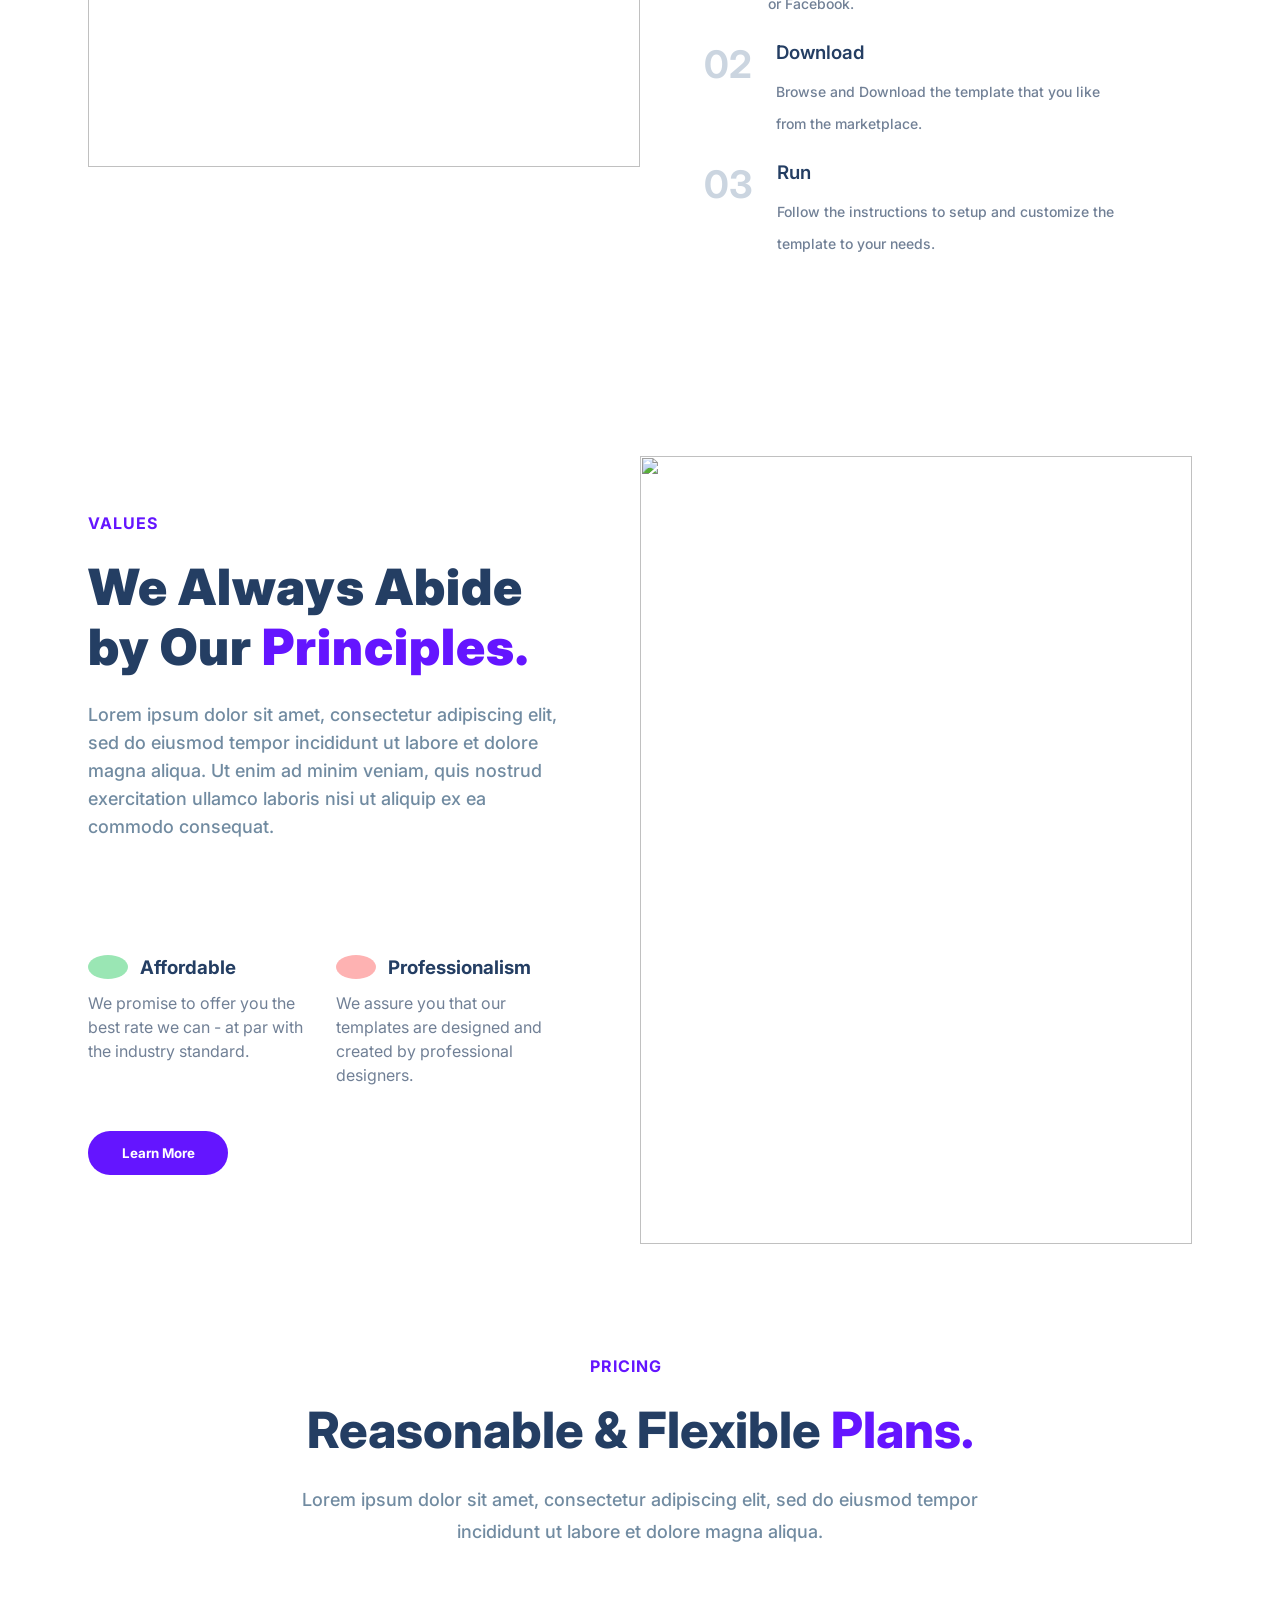
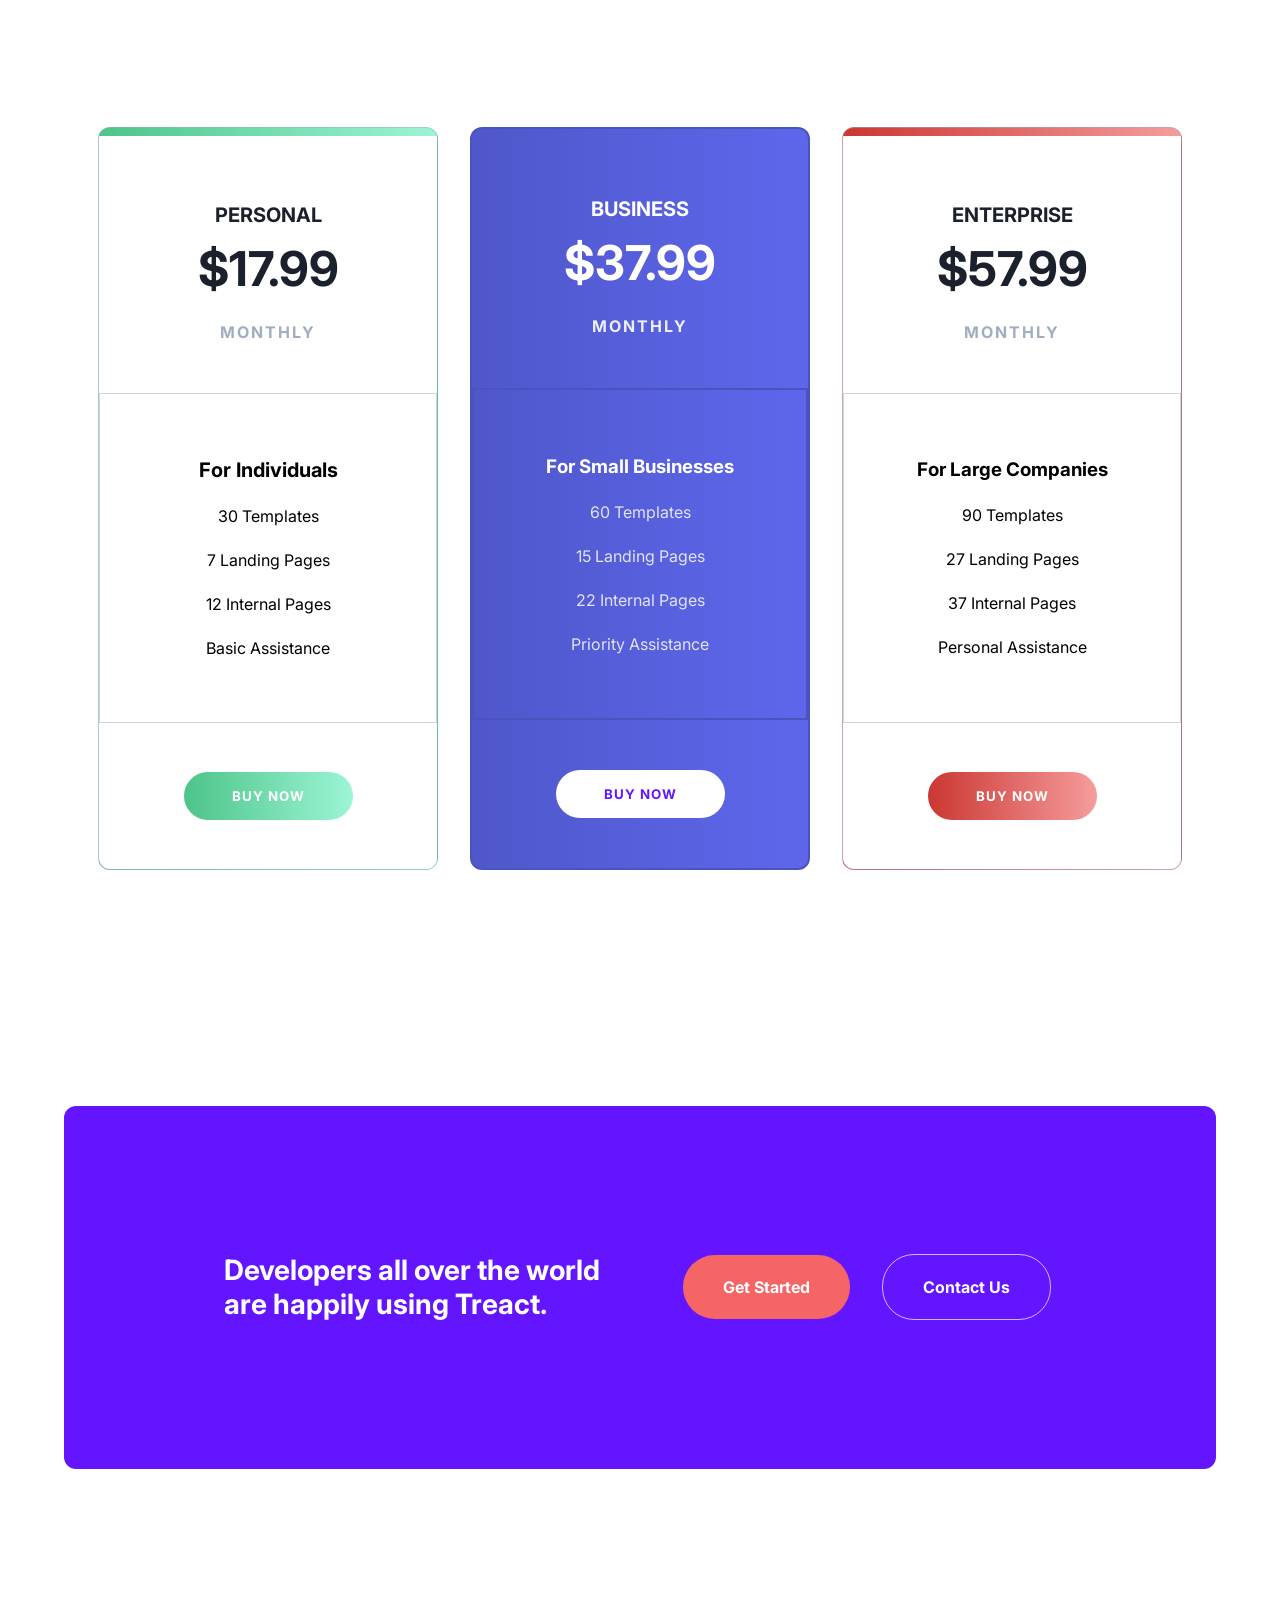
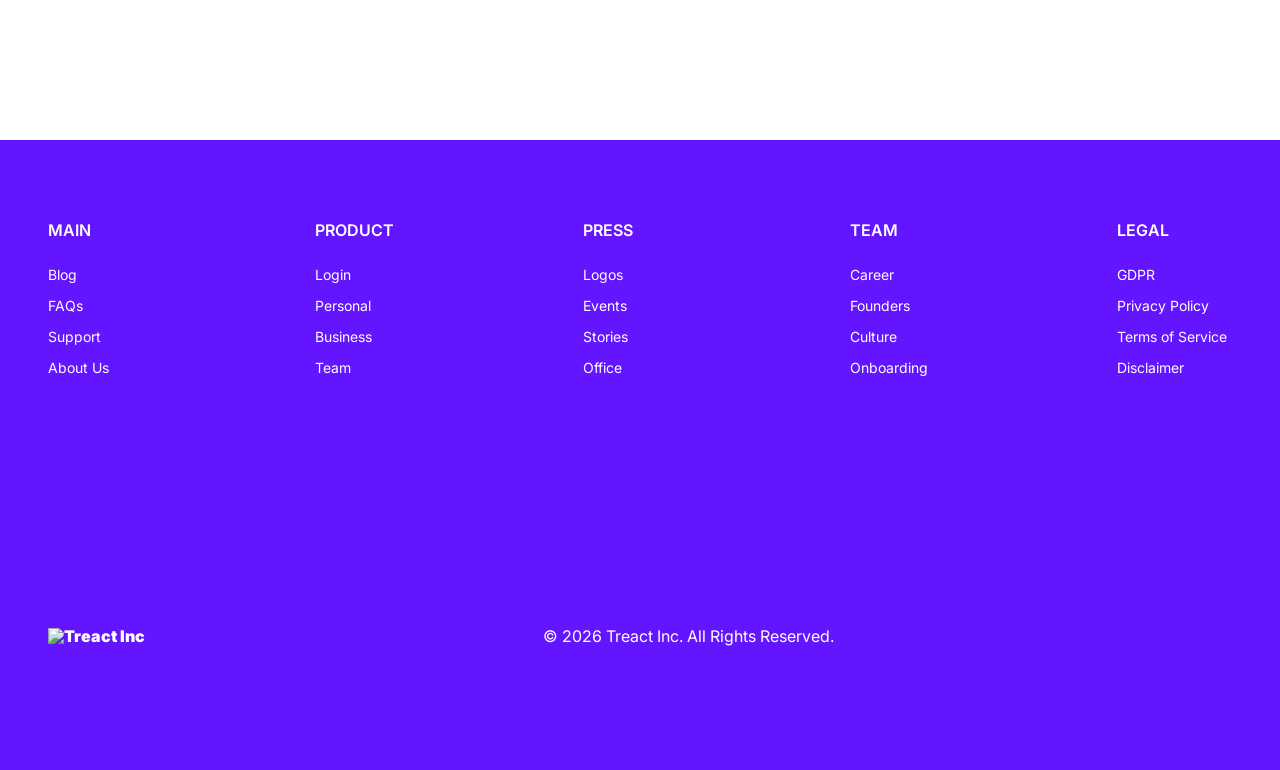
==== commit 5254e038: "Update: Responsiveness" ====
--- a/index.html
+++ b/index.html
@@ -6,7 +6,7 @@
         <meta name="viewport" content="width=device-width, initial-scale=1.0">
 
         <title>Project: Treact</title>
-        <link rel="stylesheet" href="Treact_Styles.css">
+        <link rel="stylesheet" href="styles.css">
         <script src="https://kit.fontawesome.com/ab3cd619a5.js" crossorigin="anonymous"></script>
     </head>
 
--- a/styles.css
+++ b/styles.css
@@ -0,0 +1,1561 @@
+/*Universal Styles*/
+@import url('https://fonts.googleapis.com/css2?family=Inter:ital,opsz,wght@0,14..32,100..900;1,14..32,100..900&display=swap');
+
+*{
+    padding: 0;
+    margin: 0;
+    box-sizing: border-box;
+    font-family: "Inter", sans-serif;
+}
+
+html{
+    scroll-behavior: smooth;
+}
+
+a{
+    text-decoration: none;
+}
+
+li{
+    list-style-type: none;
+}
+
+.Purple{
+    color: #6415ff;
+}
+
+.Container{
+    height: 100%;
+    width: 100%;
+    padding: 56px 0;
+}
+
+.Row{
+    height: 100%;
+    width: 100%;
+    display: flex;
+    align-items: center;
+    max-width: 1200px;
+    margin: 0 auto;
+}
+
+.Unique__Row{
+    height: 100%;
+    width: 100%;
+    display: flex;
+    align-items: center;
+    max-width: 1200px;
+    margin: 0 auto;
+}
+
+.Row__Column{
+    height: 100%;
+    width: 100%;
+    display: flex;
+    flex-direction: column;
+    align-items: center;
+    max-width: 1280px;
+    margin: 0 auto;
+}
+
+/*Nav Styles*/
+
+
+nav{
+    display: flex;
+    height: 120px;
+    width: 100vw;
+    padding: 0 48px; 
+}
+
+
+.Nav__Div--Container{
+    display: flex;
+    height: 100%;
+    width: 100%;
+    max-width: 1200px;
+    margin: 0 auto;
+    align-items: center;
+    justify-content: space-between;
+}
+
+.Nav__List{
+    display: flex;
+}
+
+.Nav__Link{
+    margin-left: 48px;
+    font-size: 14px;
+    font-weight: 600;
+    color: #243E63;
+}
+
+.Nav__Link--Awkward{
+    margin-left: 56px;
+    font-weight: 600;
+    font-size: 14px;
+    color: #243E63;
+}
+
+.Nav__Link--Primary{
+    font-size: 14px;
+    color: #fff;
+    background-color: #6415ff;
+    padding: 12px 32px;
+    border: none;
+    border-radius: 32px;
+    font-weight: 600;
+    margin-left: 24px;
+}
+
+.Nav__Div--Logo-Cap{
+    display: flex;
+    height: 100%;
+    width: 100%;
+    max-width: 260px;
+    align-items: center;
+}
+
+.Logo{
+    max-width: 40px;
+}
+
+.Logo--Text{
+    font-weight: 900;
+    font-size: 24px;
+}
+
+
+
+/*Home Styles*/
+
+#Home{
+    height: 100vh;
+    width: 100vw;
+}
+
+.Home__Div--Left{
+    height: 100%;
+    width: 50%;
+    display: flex;
+    flex-direction: column;
+    justify-content: center;
+}
+
+.Home__Header{
+    color: #1A202C;
+    max-width: 85%;
+    font-size: 48px;
+}
+
+
+.Home__Subheader{
+    font-size: 18px;
+    color: #243E63;
+    margin-top: 32px;
+    line-height: 28px;
+    max-width: 95%;
+}
+
+.Home--Subscript{
+    color: #A0AEC0;
+    font-size: 12px;
+    font-weight: 700;
+    margin-top: 56px;
+    margin-bottom: 16px;
+}
+
+input[type="email"]{
+    padding: 22px 16px;
+    font-size: 16px;
+    width: 83%;
+    border-radius: 32px;
+    border: 2px solid #a0aec06e;
+    margin-top: 32px;
+    transition: all 300ms ease;
+}
+
+input[type="email"]:hover{
+    border: 2px solid #A0AEC0;
+}
+
+Input::placeholder{
+    color:#A0AEC0;
+    opacity: 60%;
+}
+
+.Home__Input:focus{
+    border: 2px solid #6415ff;
+    outline: none;
+}
+
+.Home__Form{
+    position: relative;
+}
+
+.Home__Btn{
+    position: absolute;
+    color: #fff;
+    background-color:#6415ff;
+    padding: 18px 40px;
+    font-size: 16px;
+    font-weight: 700;
+    left: 300px;
+    top: 38px;
+    border-radius: 32px;
+    border: none;
+}
+
+.Home__Img--Customer-Mask{
+    height: 100%;
+    width: 100%;
+    padding-right: 12px;
+}
+
+.Home__Img--Customer{
+    height: 70%;
+    width: 100%;
+    max-width: 70%;
+    opacity: 50%;
+}
+
+.Home__Div--Right{
+    height:100%;
+    width: 55%;
+    display: flex;
+    align-items: center;
+}
+
+.Home__Img--Mask{
+    height: 100%;
+    width: 100%;
+}
+
+.Home__Img{
+    height: 100%;
+    width: 100%;
+}
+
+
+
+/*Features Styles*/
+
+#Features{
+    height: 100vh;
+    width: 100vw;
+}
+
+.Features__Div--Top{
+    height: 30%;
+    width: 100%;
+    display: flex;
+    flex-direction: column;
+    align-items: center;
+}
+
+.Features--Title{
+    color:#6415ff;
+    font-weight: 700;
+    font-size: 16px;
+    letter-spacing: 1px;
+}
+
+.Features__Header{
+    color: #243E63;
+    font-size: 50px;
+    font-weight: 800;
+    margin: 16px 0 24px 0;
+}
+
+.Features__Subheader{
+    color: #7C8BA1;
+    text-align: center;
+    font-size: 18px;
+    font-weight: 500;
+    width: 45%;
+    line-height: 28px;
+}
+
+.Features__Div--Bottom{
+    height: 70%;
+    width: 100%;
+    display: flex;
+    align-items: center;
+    justify-content: center;
+}
+
+.Service--Wrapper{
+    height: 100%;
+    width: 100%;
+    display: flex;
+    margin: 0 auto;
+    align-items: center;
+    justify-content: center;
+    flex-wrap: wrap;
+}
+
+.Service{
+    display: flex;
+    height: 50%;
+    width: calc(100% / 3);
+    max-width: 300px;
+    align-items: center;
+    justify-content: center;
+    margin: 0px 28px;
+}
+
+.Service-Icon{
+    display: flex;
+    height: 100%;
+    max-height: 65px;
+    width: 100%;
+    max-width: 65px;
+    border: 1px solid #7c8ba149;
+    border-radius: 50%;
+    justify-content: center;
+    align-items: center;
+    margin-right: 12px;
+}
+
+.Service-Icon--Wrapper{
+    display: flex;
+    margin: 0 auto;
+    height: 100%;
+    max-height: 50%;
+    width: 100%;
+    max-width: 50%;
+}
+
+.Service__Icon{
+    height: 100%;
+    width: 100%;
+}
+
+.Service--Inner{
+    display: flex;
+    flex-direction: column;
+}
+
+.Service__Header{
+    padding-top: 64px;
+    font-size: 24px;
+    font-weight: 700;
+    margin-bottom: 12px;
+}
+
+.Service__Para{
+    color:#7C8BA1;
+    line-height: 28px;
+    font-size: 16px;
+    font-weight: 500;
+    max-width: 90%;
+}
+
+/*Quality Styles*/
+
+#Quality{
+    height: 100vh;
+    width: 100vw;
+}
+
+.Quality__Div--Left{
+    height: 100%;
+    width: 50%;
+    display: flex;
+    flex-direction: column;
+    justify-content: center;
+    padding-right: 48px;
+}
+
+.Quality--Title{
+    font-size: 16px;
+    font-weight: 700;
+    letter-spacing: 1px;
+    color:#6415ff;
+}
+
+.Quality__Header{
+    font-size: 50px;
+    color:#243E63;
+    font-weight: 800;
+    letter-spacing: 1px;
+    margin: 18px 0;
+}
+
+.Quality__Para{
+    font-size: 18px;
+    color:#7C8BA1;
+    font-weight: 500;
+    line-height: 30px;
+    max-width: 95%;
+}
+
+.Quality__Btn{
+    padding: 14px 16px;
+    border: none;
+    border-radius: 32px;
+    background-color:#6415ff;
+    color: #fff;
+    font-size: 14px;
+    font-weight: 700;
+    margin-top: 32px;
+    max-width: 145px;
+}
+
+.Quality__Div--Right{
+    height: 100%;
+    width: 50%;
+    display: flex;
+    align-items: center;
+    justify-content: center;
+}
+
+.Quality__Img--Mask{
+    height: 70%;
+    width: 100%;
+    border: 1px solid #7c8ba149;
+    border-radius: 6px;
+    overflow: hidden;
+}
+
+.Quality__Img{
+    height: 100%;
+    width: 100%;
+}
+
+
+/*Steps Styles*/
+
+
+#Steps{
+    height: 100vh;
+    width: 100vw;
+}
+
+.Steps__Div--Left{
+    display: flex;
+    height: 100%;
+    width: 50%;
+    align-items: center;
+    justify-content: center;
+}
+
+.Steps__Img--Mask{
+    height: 60%;
+    width: 100%;
+}
+
+.Steps__Img{
+    height: 100%;
+    width: 100%;
+}
+
+.Steps__Div--Right{
+    display: flex;
+    flex-direction: column;
+    height: 100%;
+    width: 50%;
+    justify-content: center;
+    padding: 56px 0 0 64px;
+}
+
+.Steps-Right--Top{
+    display: flex;
+    flex-direction: column;
+    height: 20%;
+    width: 100%;
+}
+
+.Steps--Title{
+    font-size: 16px;
+    font-weight: 700;
+    color:#6415ff;
+    margin-bottom: 12px
+}
+
+.Steps__Header{
+    font-size: 50px;
+    font-weight: 800;
+    color:#243E63;
+    margin-top: 12px;
+}
+
+.Steps-Right--Bottom{
+    display: flex;
+    flex-direction: column;
+    justify-content: center;
+    height: 80%;
+    width: 100%;
+}
+
+.Step{
+    display: flex;
+    height: calc(100% / 3);
+    max-height: 120px;
+    width: 100%;
+    align-items: start;
+}
+
+.Step--Num{
+    display: flex;
+    margin-right: 24px;
+    font-size: 38px;
+    font-weight: 700;
+    color:#CBD5E0;
+}
+
+.Step__Header{
+    font-weight: 600;
+    color:#243E63;
+    margin-bottom: 12px;
+}
+
+.Step__Para{
+    line-height: 32px;
+    color:#718096;
+    font-weight: 500;
+    font-size: 14px;
+    width: 75%;
+}
+
+
+/*Values Styles*/
+
+#Values{
+    height: 100vh;
+    width: 100vw;
+}
+
+.Values__Div--Left{
+    display: flex;
+    flex-direction: column;
+    justify-content: center;
+    height: 100%;
+    width: 50%;
+    padding: 16px 56px 0px 0px;
+}
+
+
+.Values-Left--Top{
+    display: flex;
+    flex-direction: column;
+    height: 30%;
+    width: 100%;
+    justify-content: center;
+    padding-top: 24px;
+}
+
+.Values__Header{
+    font-weight: 800;
+    font-size: 50px;
+    margin: 24px 0px 24px 0;
+    color:#243E63;
+}
+
+.Values--Title{
+    color:#6415ff;
+    font-weight: 700;
+    letter-spacing: 1px;
+}
+
+.Values__Para{
+    font-size: 18px;
+    font-weight: 500;
+    line-height: 24px;
+    max-width: 95%;
+    color:#718BA1;
+}
+
+.Values-Left--Bottom{
+    display: flex;
+    flex-direction: column;
+    justify-content: center;
+    height: 50%;
+    width: 100%;
+    padding-top: 48px;
+}
+
+.Principle--Wrapper{
+    display: flex;
+    width: 100%;
+    padding-top: 24px;
+}
+
+.Principle{
+    display: flex;
+    flex-direction: column;
+    width: 50%;
+    padding-top: 48px;
+}
+
+.Principle__Div--Inner{
+    display: flex;
+    align-items: center;
+}
+
+.Principle-Icon--Decor,
+.Principle-Icon--DecorTwo{
+    display: flex; 
+    height: 100%;
+    width: 100%;
+    max-height: 40px;
+    max-width: 40px;
+    border: 2px solid;
+    border-radius: 50%;
+    padding: 12px;
+    margin-right: 12px;
+    align-items: center;
+    justify-content: center;
+    font-size: 20px;
+    border: none;
+
+}
+
+.Principle-Icon--Decor{
+    background-color: #9AE6B4;
+    color:#418458;
+}
+
+.Principle-Icon--DecorTwo{
+    background-color: #FEB2B2;
+    color:#9f4c4c;
+}
+
+.Prince__Header{
+    color: #243E63;
+}
+
+.Principle__Para{
+    margin-top: 12px;
+    line-height: 24px;
+    font-weight: 400;
+    color:#718096;
+    margin-bottom: 40px;
+    width: 90%;
+}
+
+.Values__Btn{
+    margin-top: 24px;
+    padding: 14px 32px;
+    max-width: 140px;
+    border-radius: 32px;
+    background-color:#6415ff;
+    border: none;
+    font-weight: 700;
+    color: #fff;
+}
+
+.Values__Div--Right{
+    height: 100%;
+    width: 50%;
+    align-items: center;
+}
+
+
+.Values__Img--Mask{
+    height: 100%;
+    width: 100%;
+}
+
+.Values__Img{
+    height: 100%;
+    width: 100%;
+}
+
+
+
+/*Plans Styles*/
+
+#Plans{
+    height: 150vh;
+    width: 100vw;
+}
+
+.Plans__Div--Top{
+    display: flex;
+    flex-direction: column;
+    height: 20%;
+    width: 100%;
+    margin: 0 auto;
+    align-items: center;
+}
+
+.Plans--Title{
+    font-weight: 700;
+    color:#6415ff;
+    letter-spacing: 1px;
+    padding-right: 28px;
+}
+
+.Plans__Header{
+    font-size: 50px;
+    font-weight: 800;
+    color:#243E63;
+    margin: 24px;
+}
+
+.Plans__Para{
+    font-size: 18px;
+    font-weight: 500;
+    color:#718BA1;
+    max-width: 55%;
+    text-align: center;
+    line-height: 32px;
+}
+
+.Plans__Div--Bottom{
+    display: flex;
+    height: 80%;
+    width: 100%;
+}
+
+.Plan--Wrapper{
+    display: flex;
+    flex-wrap: wrap;
+    height: 100%;
+    width: 100%;
+    margin: 0 auto;
+    justify-content: center;
+    align-items: center;
+}
+
+.Plan--Term{
+    font-size: 16px;
+    color:#A0AEC0;
+    font-weight: 700;
+    letter-spacing: 2px;
+}
+
+.Plan--Offer{
+    padding-top: 24px;
+}
+
+.Left-Plan,
+.Right-Plan{
+    display: flex;
+    flex-direction: column;
+    align-items: center;
+    justify-content: center;
+    height: 75%;
+    width: calc(100% /3);
+    margin: 0px 16px;
+    max-width: 370px;
+    border: 1px solid #a0aec083;
+    overflow: hidden;
+    border-radius: 12px;
+    padding-top: 8px;
+}
+
+
+.LP--Top,
+.RP--Top{
+    display: flex;
+    flex-direction: column;
+    justify-content: center;
+    height: 35%;
+    width: 100%;
+    text-align: center;
+    background-color: #fff;
+    padding-top: 16px;
+}
+
+
+.LP--Mid,
+.RP--Mid{
+    display: flex;
+    flex-direction: column;
+    height: 45%;
+    width: 100%;
+    text-align: center;
+    justify-content: center;
+    background-color: #fff;
+    border: 1px solid #a0aec083;
+}
+
+.LP--Bottom,
+.RP--Bottom{
+    display: flex;
+    height: 20%;
+    width: 100%;
+    align-items: center;
+    justify-content: center;
+    background-color: #fff;
+}
+
+.Left-Plan{
+    background: linear-gradient(to right, rgb(77, 196, 137), rgb(156, 245, 213));
+}
+
+.LP--Title{
+    color:#1A202C;
+    font-weight: 700;
+    font-size: 20px;
+}
+
+.LP__Header{
+    color:#1A202C;
+    font-size: 48px;
+    margin: 12px 0 24px 0;
+}
+
+.LP__Btn{
+    padding: 16px 48px;
+    border-radius: 32px;
+    background: linear-gradient(to right, rgb(77, 196, 137), rgb(156, 245, 213));
+    color: #fff;
+    font-weight: 700;
+    border: none;
+    letter-spacing: 1px;
+}
+
+.Inner-Left__Header{
+    font-size: 20px;
+}
+
+.Right-Plan{
+    background: linear-gradient(to right, rgb(203, 55, 50), rgb(245, 156, 156));
+}
+
+.RP--Title{
+    font-size: 20px;
+    color:#1A202C;
+    font-weight: 700;
+}
+
+.RP__Header{
+    font-size: 48px;
+    color:#1A202C;
+    margin: 12px 0 24px 0;
+}
+
+.RP__Btn{
+    padding: 16px 48px;
+    border-radius: 32px;
+    border: none;
+    background: linear-gradient(to right, rgb(203, 55, 50), rgb(245, 156, 156));
+    color: #fff;
+    font-weight: 700;
+    letter-spacing: 1px;
+}
+
+
+.Middle-Plan{
+    display: flex;
+    flex-direction: column;
+    align-items: center;
+    justify-content: center;
+    height: 75%;
+    width: calc(100% /3);
+    max-width: 380px;
+    margin: 0px 16px;
+    border-radius: 12px;
+    border: 2px solid rgb(75, 83, 191);
+    background: linear-gradient(to right, rgb(79, 87, 202), rgb(94, 103, 236));
+}
+
+.MP--Top{
+    display: flex;
+    flex-direction: column;
+    justify-content: center;
+    height: 35%;
+    width: 100%;
+    text-align: center;
+    padding-top: 16px;
+}
+
+.MP--Mid{
+    display: flex;
+    flex-direction: column;
+    height: 45%;
+    width: 100%;
+    text-align: center;
+    justify-content: center;
+    border: 2px solid rgb(75, 83, 191);
+}
+
+.Inner-Mid__Header{
+    color: #fff;
+}
+
+.MP--Bottom{
+    display: flex;
+    height: 20%;
+    width: 100%;
+    justify-content: center;
+    align-items: center;
+}
+
+.MP--Title{
+    color: #fff;
+    font-weight: 700;
+    font-size: 20px;
+}
+
+.MP__Header{
+    color: #fff;
+    font-size: 48px;
+    margin: 12px 0 24px 0;
+}
+
+.MP--Term{
+    font-size: 16px;
+    color: #ffffffe4;
+    font-weight: 700;
+    letter-spacing: 2px;
+}
+
+.MP--Offer{
+    padding-top: 24px;
+    color: #ffffffd2;
+}
+
+
+.MP__Btn{
+    padding: 16px 48px;
+    border-radius: 32px;
+    color: #6415ff;
+    background-color: #fff;
+    border: none;
+    font-weight: 700;
+    letter-spacing: 1px;
+}
+
+
+/*Dev-CTA Styles*/
+
+#Dev-CTA{
+    height: 70vh;
+    width: 100vw;
+    margin-bottom: 60px;
+}
+
+.Dev__Div--Inner{
+    display: flex;
+    height: 70%;
+    width: 100%;
+    align-items: center;
+    background-color:#6415ff;
+    border: none;
+    border-radius: 12px;
+}
+
+.Dev__Header{
+    font-size: 32px;
+    font-weight: 700;
+    color: #fff;
+    max-width: 45%;
+    margin-left: 160px;
+}
+
+.Dev__Btn-One{
+    background-color: #F56565;
+    padding: 22px 40px;
+    border-radius: 32px;
+    border: none;
+    color: #fff;
+    font-size: 16px;
+    font-weight: 700;
+}
+
+.Dev__Btn-Two{
+    background-color: transparent;
+    border: 1px solid #ffffffaf;
+    border-radius: 32px;
+    font-size: 16px;
+    font-weight: 700;
+    color: #fff;
+    padding: 22px 40px;
+    margin-left: 32px;
+}
+
+
+/*Footer Styles*/
+
+footer{
+    height: 70vh;
+    width: 100vw;
+    background-color:#6415ff;
+}
+
+.Footer-Row__Column{
+    height: 100%;
+    width: 100%;
+    display: flex;
+    flex-direction: column;
+    align-items: center;
+    max-width: 1380px;
+    margin: 0 auto;
+}
+
+
+.Footer__Div--Top{
+    height: 70%;
+    width: 100%;
+    display: flex;
+    flex-direction: column;
+    padding-top: 24px;
+}
+
+.Footer-Column--Wrapper{
+    height: 100%;
+    width: 100%;
+    display: flex;
+    align-items: center;
+    justify-content: space-between;
+    margin: 0 auto;
+}
+
+.Footer-Column{
+    height: 100%;
+    width: calc(100% / 5);
+    max-width: 115px;
+    display: flex;
+    flex-direction: column;
+    padding-top: 24px;
+}
+
+.Column__Header{
+    font-size: 16px;
+    font-weight: 600;
+    color: #fff;
+    margin-bottom: 12px;
+}
+
+.Column__Link{
+    font-size: 14px;
+    color: #fff;
+    margin-top: 14px;
+}
+
+.Footer__Div--Bottom{
+    height: 30%;
+    width: 100%;
+    display: flex;
+    justify-content: space-between;
+    margin: 0 auto;
+}
+
+.Footer--Left-Align{
+    display: flex;
+    height: 100%;
+    align-items: center;
+}
+
+.Footer__Logo{
+    max-height: 40px;
+}
+
+.Footer__Logo--Text{
+    color: #fff;
+    font-weight: 900;
+}
+
+.Footer--Mid-Align{
+    display: flex;
+    height: 100%;
+    align-items: center;
+    justify-content: center;
+}
+
+
+.Footer--Copyright{
+    color: #fff;
+}
+
+.Footer--Right-Align{
+    display: flex;
+    height: 100%;
+    align-items: center;
+}
+
+.Footer-Decor{
+    display: flex;
+    color: #fff;
+    text-decoration: none;
+    font-size: 28px;
+}
+
+/* Media Quiery Styles*/
+
+@media (max-width: 1280px){
+    .Home__Btn{
+            left: 284px;
+            top: 38px;
+        
+    }
+
+    .Home__Div--Left{
+        padding-left: 48px; 
+        width: 50%;
+    }
+
+    .Home__Header{
+        font-size: 38px;
+    }
+
+    .Home__Subheader{
+        font-size: 16px;
+        text-align: left;
+    }
+
+    .Home__Div--Right{
+        padding-right: 48px;
+        width: 50%;
+    }
+
+    .Home__Img--Customer{
+        max-width: 80%;
+    }
+
+    .Service{
+        margin: 0px 28px;
+    }
+
+    .Quality__Div--Left{
+        width: 50%;
+        padding-left: 48px;
+    }
+
+    .Quality__Header{
+        font-size: 48px;
+        font-weight: 900;
+    }
+
+    .Quality__Div--Right{
+        width: 50%;
+        padding-right: 48px;
+    }
+
+    .Quality__Img--Mask{
+        height: 55%;
+    }
+
+    .Steps__Div--Left{
+        padding-left: 48px;
+    }
+
+    .Steps-Right--Top{
+        height: 30%;
+        margin-bottom: 64px;
+        justify-content: center;
+    }
+
+    .Step__Para{
+        width: 75%;
+    }
+
+    .Steps__Img--Mask{
+        height: 55%;
+    }
+
+    .Values__Div--Left{
+        padding-left: 48px;
+        width: 50%;
+    }
+
+    .Values__Header{
+        width: 90%;
+        font-weight: 900;
+        letter-spacing: 1px;
+        margin-bottom: 24px;
+    }
+
+    .Values-Left--Top{
+        height: 35%;
+    }
+
+    .Values__Para{
+        line-height: 28px;
+    }
+
+    .Values-Left--Bottom{
+        padding-top: 72px;
+    }
+
+    .Values__Btn{
+        margin-top: 4px;
+    }
+
+    .Values__Div--Right{
+        width: 50%;
+        padding-right: 48px;
+    }
+
+    .Test__Div--Left{
+        padding-left: 48px;
+    }
+
+    .Test__Div--Right{
+        padding-right: 48px;
+    }
+
+    .Dev__Div--Inner{
+        width: 90%;
+    }
+
+    .Left-Plan,
+    .Middle-Plan,
+    .Right-Plan{
+        max-width: 340px;
+    }
+
+
+    .Dev__Header{
+        padding: 0;
+        width: 35%;
+        font-size: 28px;
+    }
+
+    .Dev__Btn-One{
+        margin-left: 56px;
+    }
+
+    .Footer__Div--Top{
+        padding: 0 48px;
+    }
+
+    .Footer__Div--Bottom{
+        padding: 0 48px;
+    }
+
+}
+
+
+@media (max-width: 1200px){
+
+
+    .Row{
+        max-width: 1100px;
+    }
+
+    .Nav__Div--Container{
+        max-width: 1000px;
+    }
+    
+    .Home__Btn{
+            left: 258px;
+            top: 40px;
+            padding: 16px 32px;
+            font-size: 16px;
+        
+    }
+    .Steps__Header{
+        max-width: 75%;  
+        font-size: 44px;
+    }
+
+    .Steps-Right--Top{
+        margin-bottom: 64px;
+    }
+
+    .Values-Left--Top{
+        height: 35%;
+    }
+
+    .Values__Para{
+        line-height: 28px;
+    }
+
+    .Values__Div--Left{
+        width: 55%;
+    }
+
+    .Principle{
+        max-width: 240px;
+    }
+
+    .Principle__Para{
+        padding-left: 12px;
+    }
+
+    .Values-Left--Bottom{
+        padding-top: 72px;
+    }
+
+    .Values__Btn{
+        margin-top: 4px;
+    }
+
+    .Values__Div--Right{
+        width: 45%;
+        padding-right: 48px;
+    }
+
+    .Left-Plan,
+    .Middle-Plan,
+    .Right-Plan{
+        max-width: 330px;
+    }
+
+    .Test__Div--Left{
+        padding-left: 48px;
+    }
+
+    .Test__Div--Right{
+        width: 50%;
+    }
+
+    .Test__Header{
+        font-size: 40px;
+        margin-bottom: 4px;
+    }
+
+    .Test__Para{
+        font-size: 18px;
+    }
+
+    .Dev__Div--Inner{
+        width: 90%;
+    }
+
+    .Footer__Div--Top{
+        padding: 0 48px;
+    }
+
+    .Footer__Div--Bottom{
+        padding: 0 48px;
+    }
+
+    .Dev__Header{
+        margin: 0;
+        margin-left: 64px;
+    }
+
+    .Dev__Btn-One{
+        margin-left: 72px;
+    }
+
+}
+
+@media (max-width: 1100px){
+
+
+    .Row{
+        max-width: 1000px;
+    }
+
+    .Nav__Div--Container{
+        max-width: 900px;
+    }
+    
+    .Home__Btn{
+            left: 232px;
+            top: 42px;
+            padding: 14px 24px;
+            font-size: 16px;
+        
+    }
+
+    .Home__Header{
+        font-size: 38px;
+    }
+
+    .Features__Div--Top{
+        height: 30%;
+    }
+
+    .Features__Header{
+        font-size: 38px;
+    }
+
+    .Features__Subheader{
+        font-size: 16px;
+    }
+
+    .Features__Div--Bottom{
+        height: 70%;
+    }
+
+    .Service__Header{
+        font-size: 20px;
+        margin-top: 88px;
+    }
+
+
+    .Service__Para{
+        font-size: 14px;
+    }
+
+    .Service{
+        max-width: 240px;
+    }
+
+
+    .Nav__Link{
+        display: none;
+    }
+
+    .Nav__Link--Awkward{
+        margin-left: 20px;
+    }
+
+
+    #Features{
+        height: 130vh;
+    }
+
+    .Features__Div--Top{
+        height: 30vh;
+        padding-top: 10vh;
+    }
+
+    .Features__Header{
+        font-size: 48px;
+    }
+
+    .Features__Div--Bottom{
+        padding-top: 5vh;
+        height: 85vh;
+    }
+
+    .Service--Wrapper{
+        height: 100%;
+        justify-content: center;
+    }
+
+    .Service{
+        width: 50%;
+        max-width: 340px;
+        height: calc(100% / 3);
+    }
+
+    .Service__Header{
+        font-size: 22px;
+        margin: 0;
+    }
+
+    .Service__Para{
+        font-size: 16px;
+        width: 100%;
+    }
+
+
+    .Steps__Div--Right{
+        padding-left: 12px;
+    }
+
+    .Steps__Header{
+        font-size: 44px;
+    }
+
+    .Values__Div--Left{
+        width: 55%;
+    }
+
+    .Values__Div--Right{
+        width: 45%;
+    }
+
+    .Values__Header{
+        font-size: 44px;
+    }
+
+    #Plans{
+        height: 320vh;
+    }
+
+    .Plans__Div--Top{
+        height: 20%;
+        max-height: 300px;
+    }
+
+    .Plans__Div--Bottom{
+        height: 80%;
+    }
+
+    .Plan--Wrapper{
+        padding: 0;
+    }
+
+    .Left-Plan,
+    .Middle-Plan,
+    .Right-Plan{
+        min-width: 360px;
+        max-height: 600px;
+        margin: 24px 96px;
+    }
+
+    .Dev__Header{
+        font-size: 32px;
+        margin: 0;
+        margin-left: 48px;
+    }
+}    
+
+
+@media (max-width: 1000px){
+    .Row{
+        flex-direction: column;
+    }
+
+    #Home{
+        height: 160vh;
+    }
+
+    .Home__Div--Left{
+        height: 50%;
+        width: 80%;
+        align-items: center;
+    }
+
+    .Home__Header{
+        text-align: center;
+    }
+
+    .Home__Subheader{
+        max-width: 85%;
+        text-align: center;
+    }
+
+    .Home__Btn{
+        left: 450px;
+        top: 40px;
+        padding: 16px 32px;
+    }
+
+    .Home__Form{
+        display: flex;
+        justify-content: center;
+        width: 100%;
+        max-width: 90%;
+    }
+
+    .Home--Subscript{
+        font-size: 16px;
+    }
+
+    .Home__Img--Customer{
+        margin: 0 0 0 72px;
+    }
+
+    .Home__Div--Right{
+        height: 50%;
+        width: 100%;
+        justify-content: center;
+    }
+
+    .Home__Img--Mask{
+        height: 70%;
+        width: 70%;
+    }
+
+    .Home__Img{
+        margin: 0 0 0 48px;
+    }
+}
+
+@media (max-width: 980px){
+    .Row{
+        max-width: 880px;
+    }
+
+    .Home__Btn{
+        left: 379px;
+        top: 40px;
+        padding: 16px 32px;
+    }
+
+    .Values__Para{
+        font-size: 16px;
+    }
+}
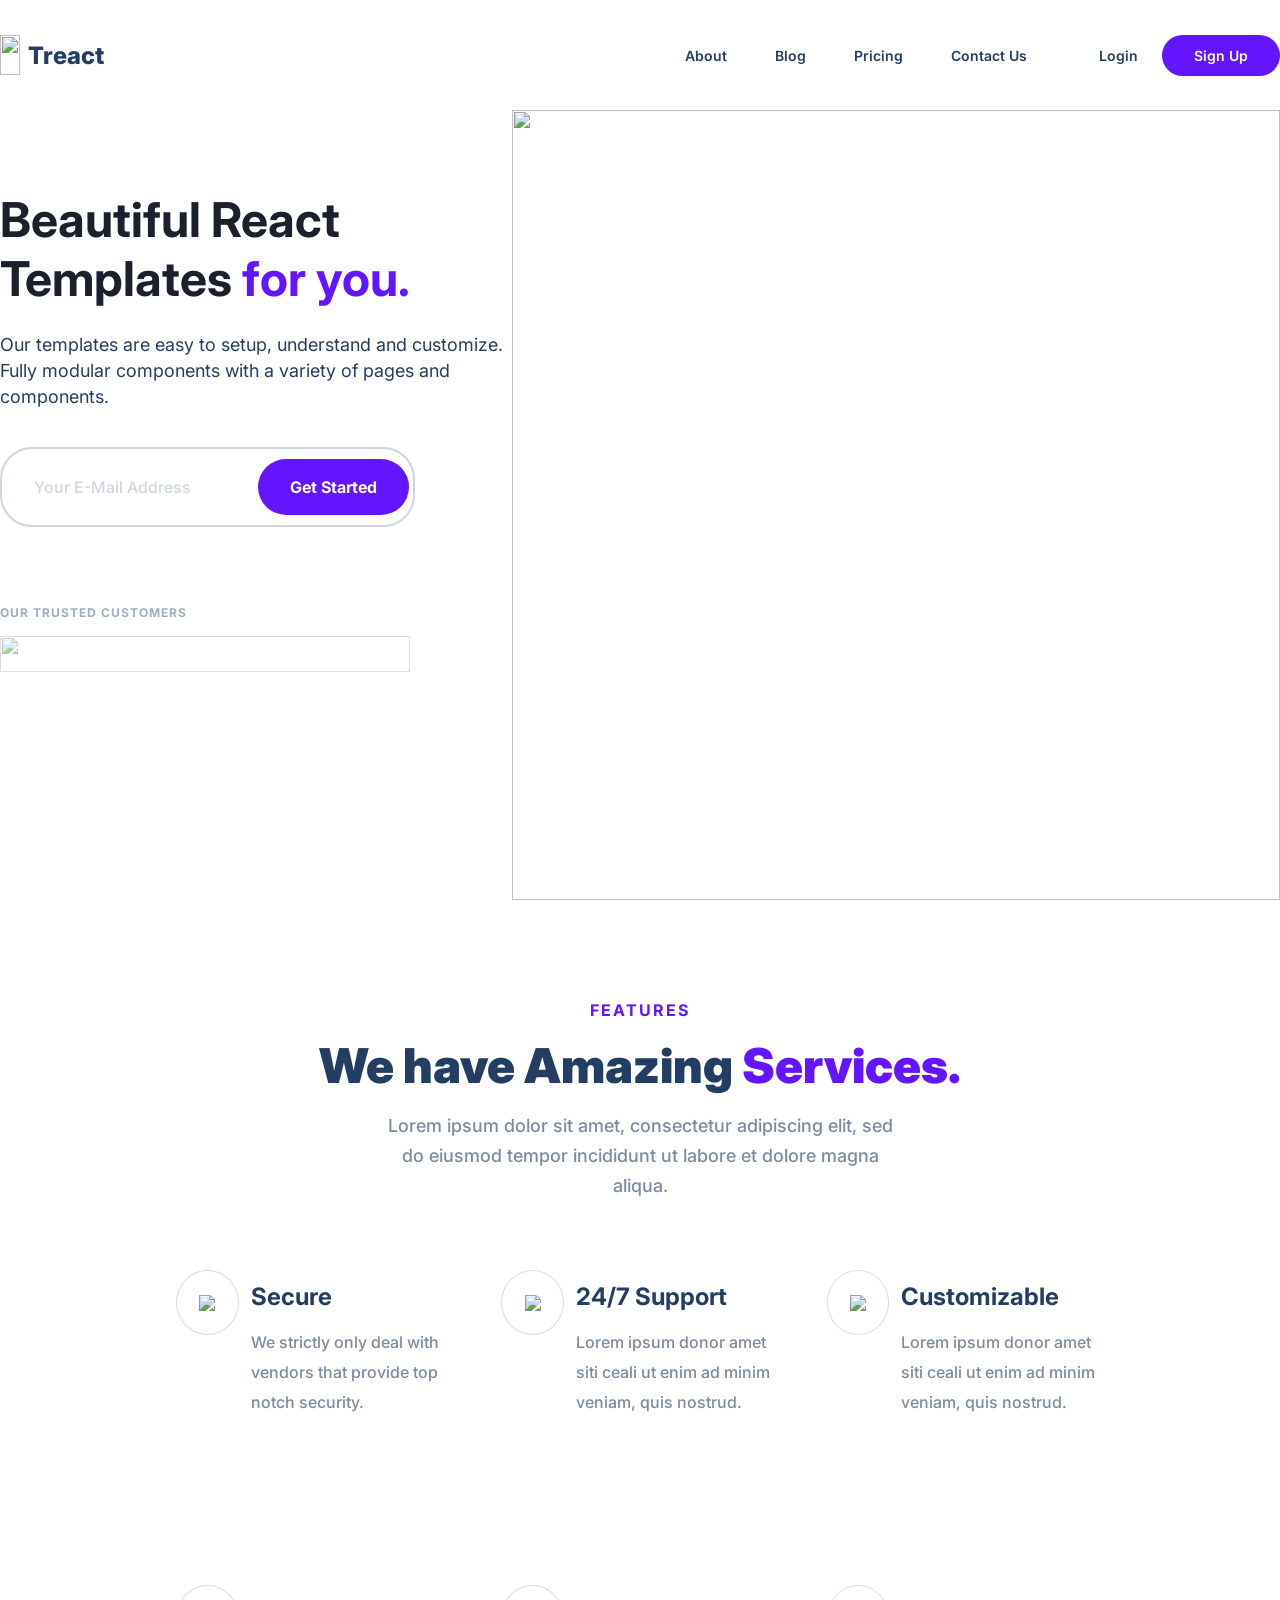
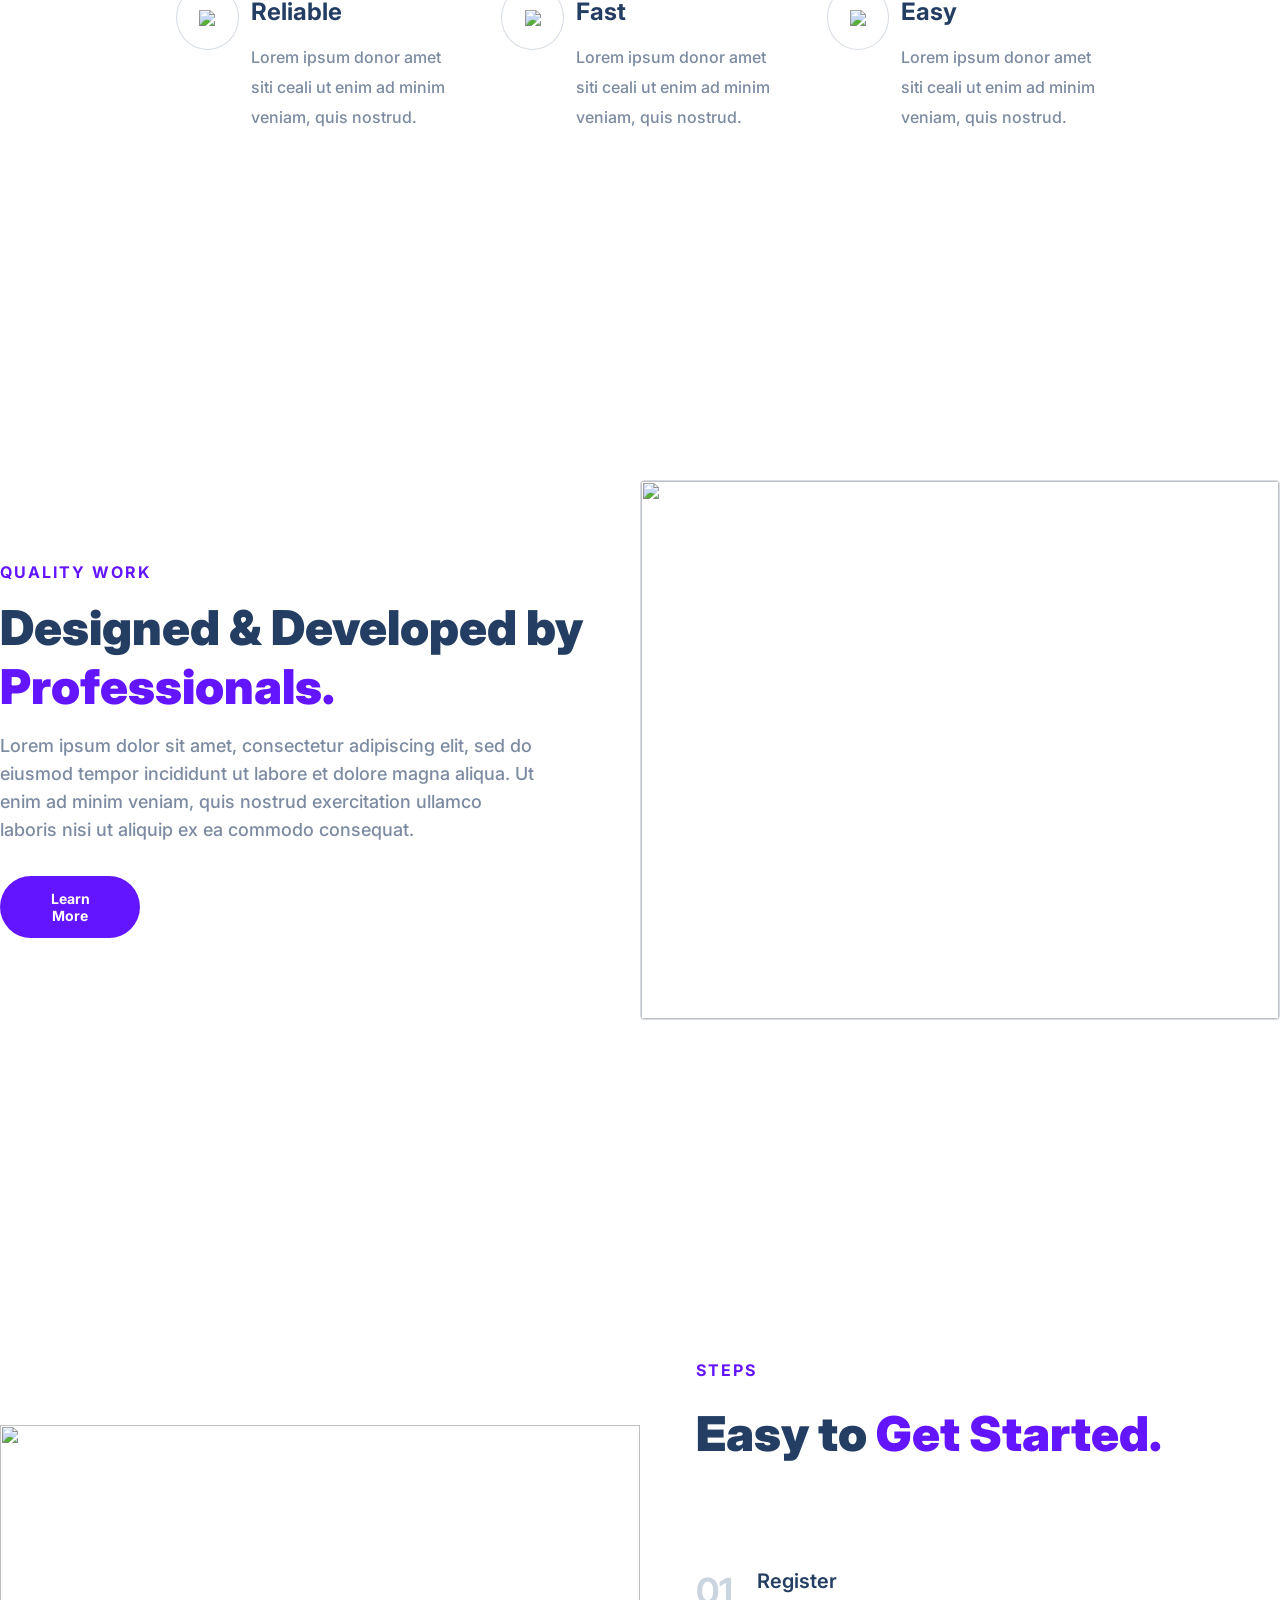
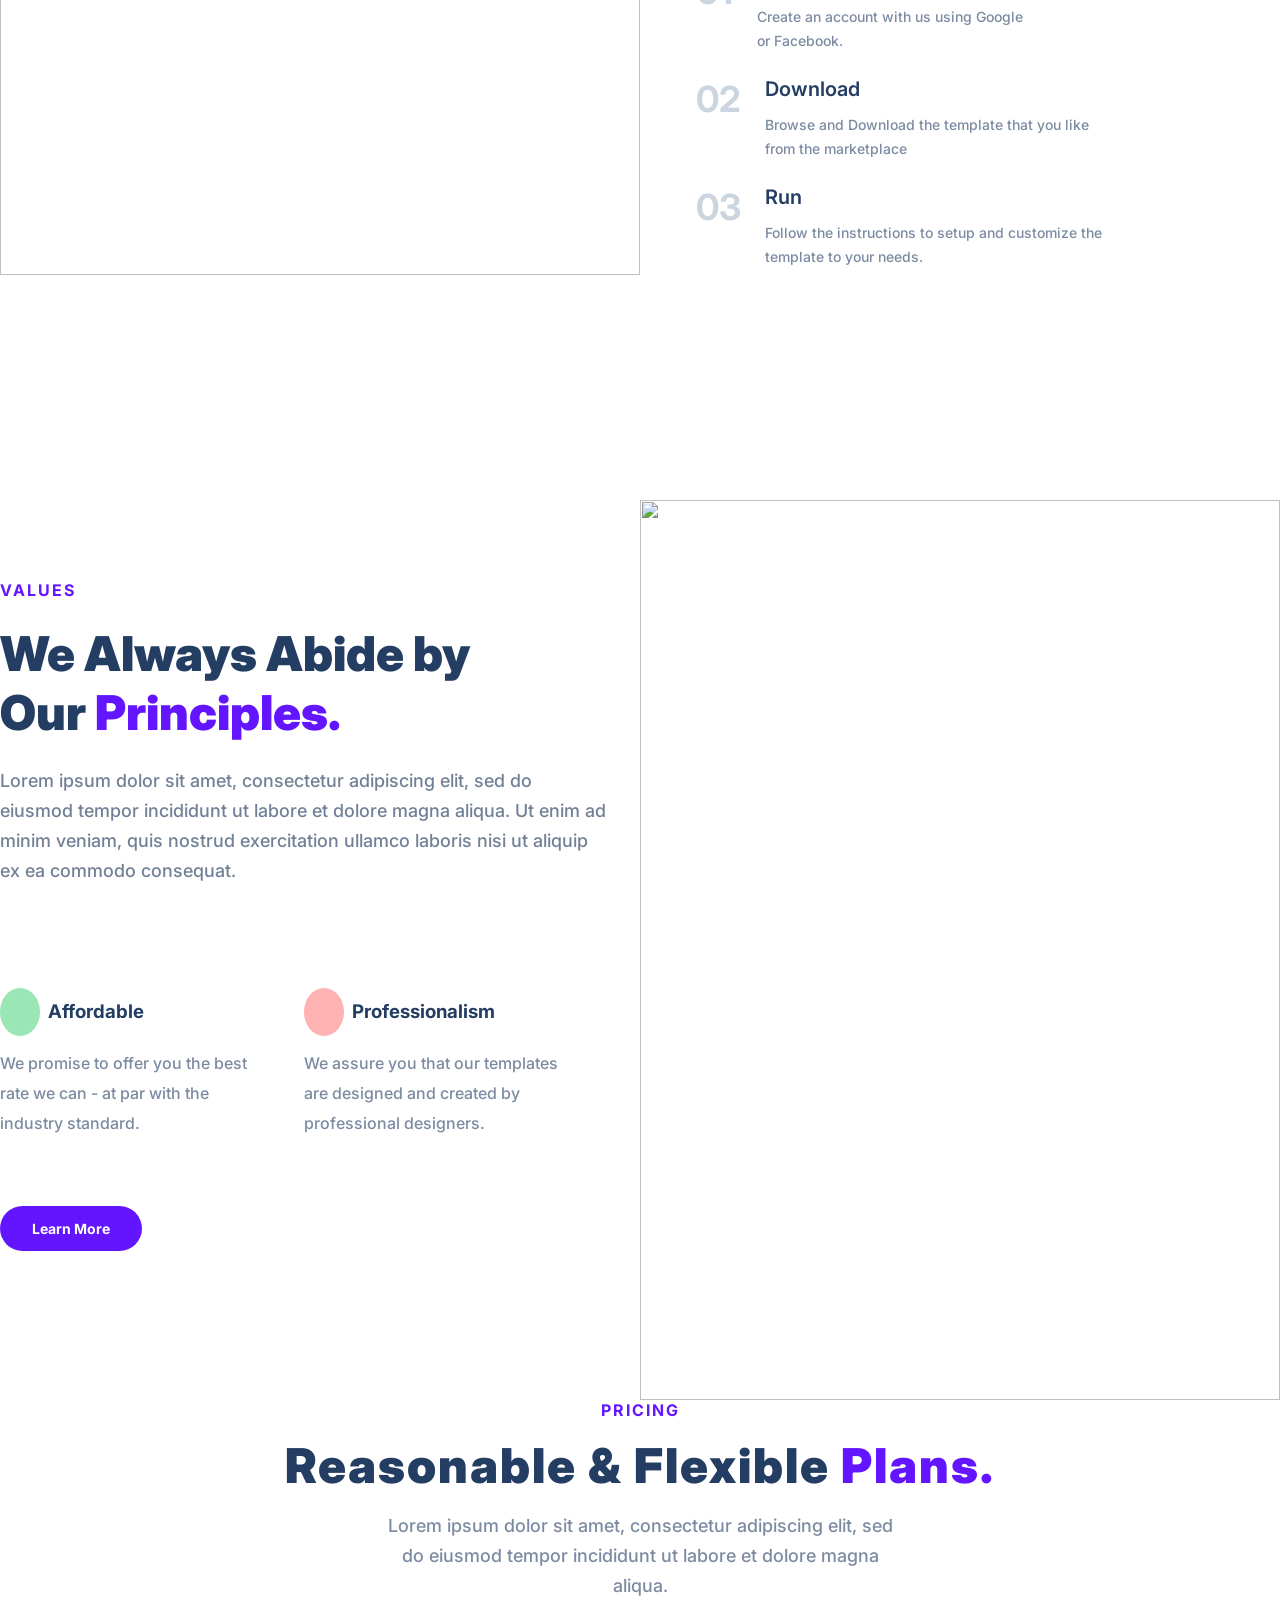
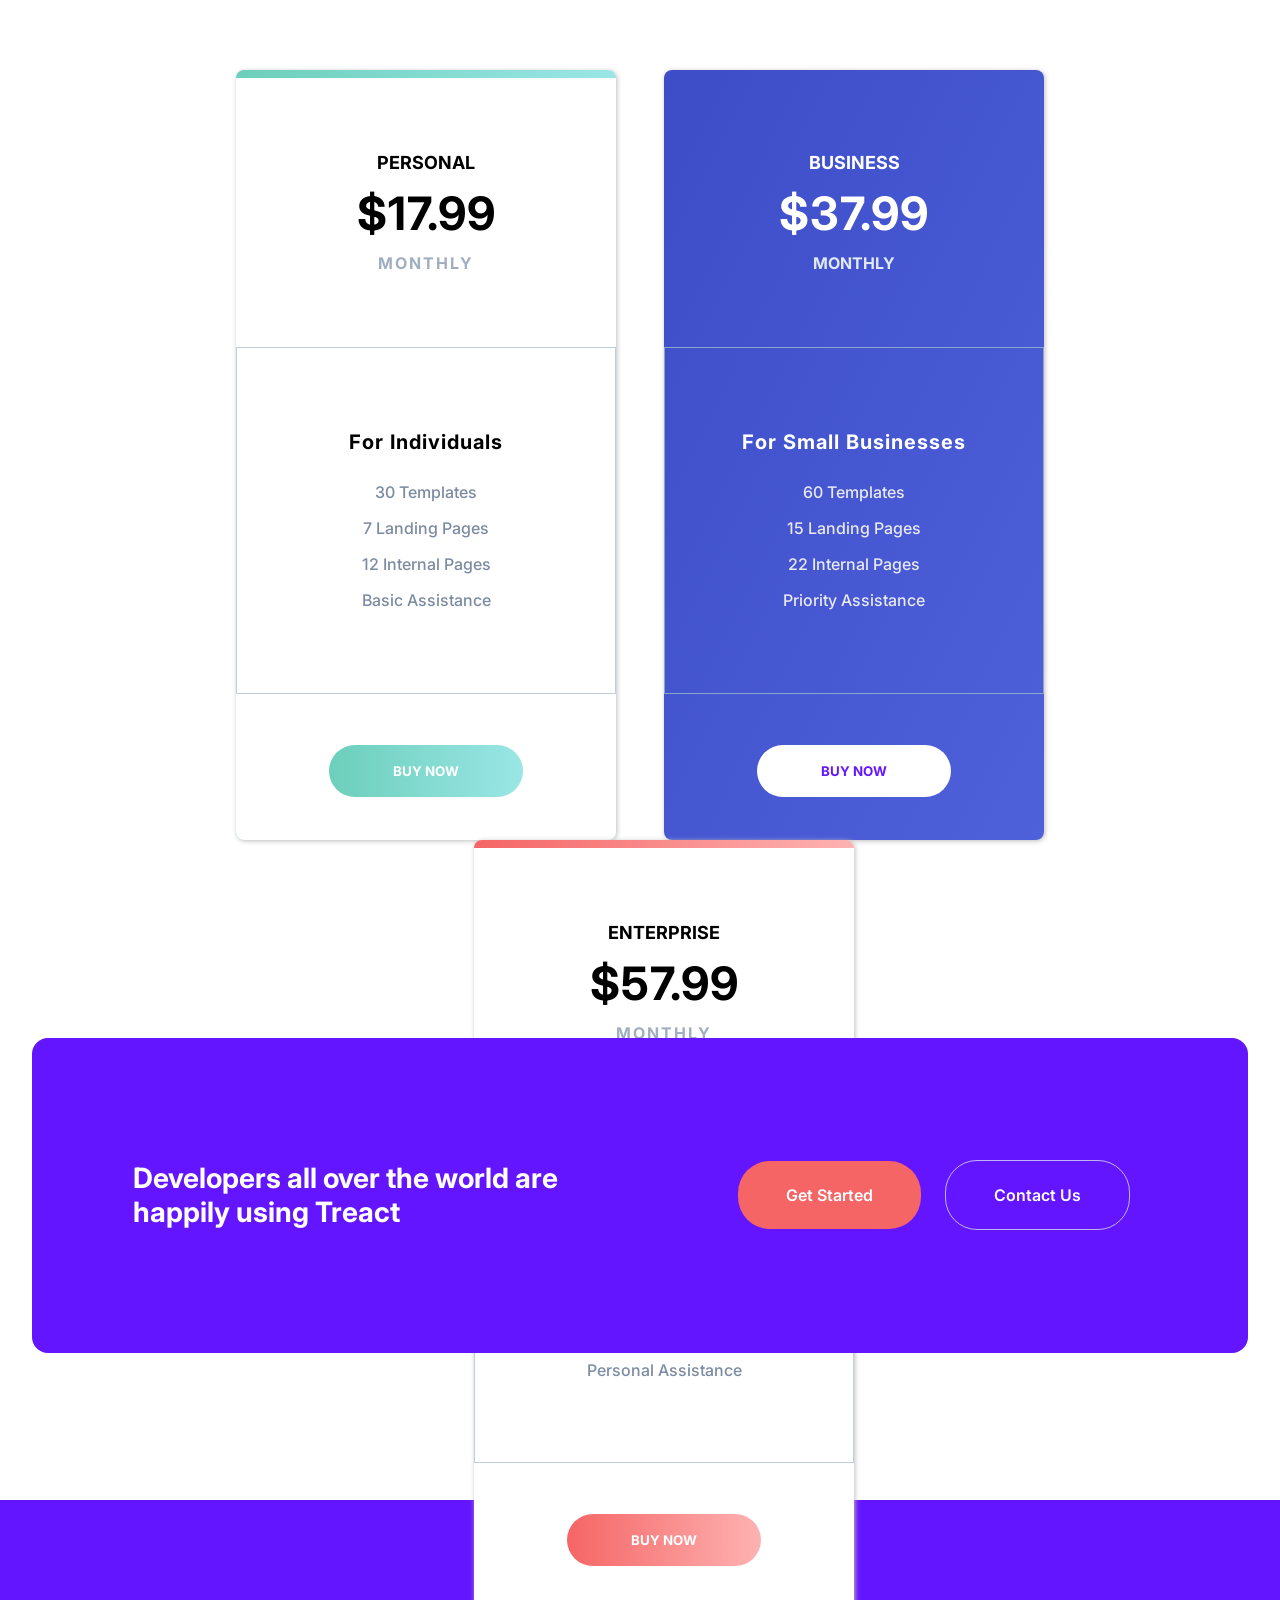
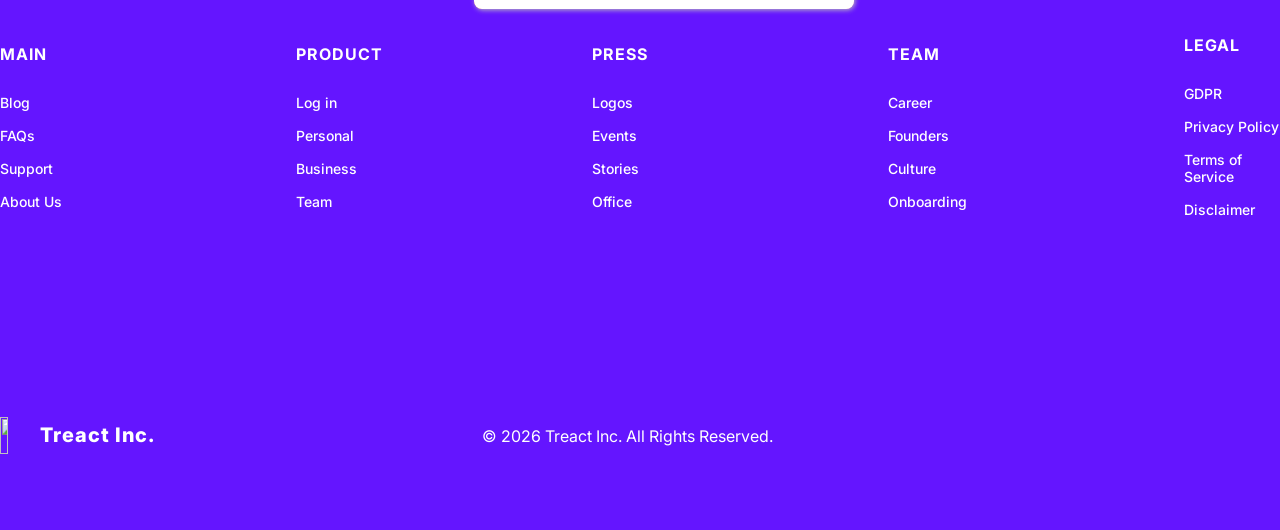
==== commit 38880a6d: "commit" ====
--- a/index.html
+++ b/index.html
@@ -5,50 +5,69 @@
         <meta http-equiv="X-UA-Compatible" content="IE=edge">
         <meta name="viewport" content="width=device-width, initial-scale=1.0">
 
-        <title>Project: Treact</title>
+        <title>Project: Treact 1:1</title>
         <link rel="stylesheet" href="styles.css">
         <script src="https://kit.fontawesome.com/ab3cd619a5.js" crossorigin="anonymous"></script>
+        <script href="index.js"></script>
     </head>
 
     <body>
         <section id="Home">
             <nav>
                 <div class="Nav__Div--Container">
-                    <div class="Nav__Div--Logo-Cap">
+                    <figure class="Nav__Figure">
                         <img class="Logo" src="assets/logo.2c489fc453a1783cbadacf914efa3df6.svg">
                         <p class="Logo--Text">Treact</p>
-                    </div>
+                    </figure>
+                    
                     <ul class="Nav__List">
-                        <li><a class="Nav__Link" href="#About">About</a></li>
-                        <li><a class="Nav__Link" href="#Link">Blog</a></li>
-                        <li><a class="Nav__Link" href="#Link">Pricing</a></li>
-                        <li><a class="Nav__Link" href="#Link">Contact Us</a></li>
-                        <li><a class="Nav__Link--Awkward" href="#Link">Login</a></li>
-                        <li><a class="Nav__Link--Primary" href="#Link">Sign Up</a></li>
+                        <li><a class="Nav__Link" href="#Home">About</a></li>
+                        <li><a class="Nav__Link" href="#Home">Blog</a></li>
+                        <li><a class="Nav__Link" href="#Home">Pricing</a></li>
+                        <li><a class="Nav__Link" href="#Home">Contact Us</a></li>
+                        <li><a class="Nav__Link--Secondary" href="#Home">Login</a></li>
+                        <li><a class="Nav__Link--Primary"  href="#Home">Sign Up</a></li>
                     </ul>
-                </div>
+
+                    <button class="Btn__Menu" onclick="openMenu()">
+                        <i class="fa-solid fa-bars"></i>
+                    </button>
+                    <div class="Menu__Backdrop">
+                        <button class="Btn__Menu Btn__Menu--Close" onclick="closeMenu()">
+                            <i class="fa-solid fa-x"></i>
+                            <ul class="Menu__Links">
+                                <li class="Menu__List"><a href="#" class="Menu__Link" onclick="closeMenu()">About</a></li>
+                                <li class="Menu__List"><a href="#Books" class="Menu__Link" onclick="closeMenu()">Blog</a></li>
+                                <li class="Menu__List"><a href="#Contact" class="Menu__Link" onclick="closeMenu()">Pricing</a></li>
+                                <li class="Menu__List"><a href="#About" class="Menu__Link" onclick="closeMenu()">Contact US </a></li>
+                                <li class="Menu__List"><a href="#About" class="Menu__Link" onclick="closeMenu()">Login </a></li>
+                                <li class="Menu__List"><a href="#About" class="Menu__Link" onclick="closeMenu()"><button class="SignUp__Btn">Sign Up</button></a></li>
+                            </ul>
+                        </button>
+                    </div>
+                </div>
+
+                
             </nav>
 
             <header>
-                <div class="Container">
+                <div class="Column">
                     <div class="Row">
                         <div class="Home__Div--Left">
-                            <h1 class="Home__Header">Beautiful React Templates <span class="Purple"> for you.</span></h1>
-                            <p class="Home__Subheader">Our templates are easy to setup, understand and customize. Fully modular components with a variety of pages and components.</p>
-                            <form class="Home__Form">
-                                <input class="Home__Input" type="email" placeholder="Your E-mail Address">
+                            <h1 class="Home__Header">Beautiful React Templates <span class="Purple">for you.</span></h1>
+                            <p class="Home__Para">Our templates are easy to setup, understand and customize. Fully modular components with a variety of pages and components.</p>
+                            <div class="Home-Input--Wrapper">
+                                <input type="Email" placeholder="Your E-Mail Address">
                                 <button class="Home__Btn">Get Started</button>
-                            </form>
-                            
-                            <p class="Home--Subscript">OUR TRUSTED CUTSOMERS</p>
-                            <figure classs="Home__Img--Customer-Mask">
-                                <img class="Home__Img--Customer" src="assets/customers-logo-strip.680ac7c2e8ae28161d2c.png">
-                            </figure>
-                        </div>
-
+                            </div>
+                            <p class="Home--Caption">OUR TRUSTED CUSTOMERS</p>
+                            <figure class="Home-Left__Figure">
+                                <img class="Home-Left__Img" src="assets/customers-logo-strip.680ac7c2e8ae28161d2c.png">
+                            </figure>
+                        </div>
                         <div class="Home__Div--Right">
-                            <figure class="Home__Img--Mask">
-                                <img class="Home__Img" src="assets/design-illustration-2.6da6a00b20c07c4a9b65d1870679e1b8.svg"> 
+                            <figure class="Home-Right__Figure">
+                                <img class="Home-Right__Img" src="assets/design-illustration-2.6da6a00b20c07c4a9b65d1870679e1b8.svg">
                             </figure>
                         </div>
                     </div>
@@ -58,107 +77,115 @@
 
         <main>
             <section id="Features">
-                <div class="Container">
+                <div class="Column">
                     <div class="Row__Column">
-
                         <div class="Features__Div--Top">
-                            <p class="Features--Title">FEATURES</p>
-                            <h2 class="Features__Header">We have Amazing <span class="Purple"> Service</span></h2>
-                            <p class="Features__Subheader">Lorem ipsum dolor sit amet, consectetur adipiscing elit, sed do eiusmod tempor incididunt ut labore et dolore magna aliqua.</p>
-                        </div>
-
+                            <p class="Section--Title">FEATURES</p>
+                            <h2 class="Section__Header">We have Amazing <span class="Purple"> Services.</span></h2>
+                            <p class="Features__Para">Lorem ipsum dolor sit amet, consectetur adipiscing elit, sed do eiusmod tempor incididunt ut labore et dolore magna aliqua.</p>
+                        </div>
                         <div class="Features__Div--Bottom">
                             <div class="Service--Wrapper">
-
-                                <div class="Service">
-                                    <div class="Service-Icon">
-                                        <figure class="Service-Icon--Wrapper">
-                                            <img class="Service__Icon" src="assets/shield-icon.daefe14b320b14fbd9cbd18908ac93ec.svg">
-                                        </figure>
-                                    </div>
-                                    <div class="Service--Inner">
+                                <div class="Service">
+                                    <div class="Service-Decor--Container">
+                                        <div class="Service-Decor--Inner">
+                                            <figure class="Service__Figure">
+                                                <img class="Service__Img" src="assets/shield-icon.daefe14b320b14fbd9cbd18908ac93ec.svg">
+                                            </figure>
+                                        </div>
+                                    </div>
+                                    <div class="Service--Text">
                                         <h3 class="Service__Header">Secure</h3>
                                         <p class="Service__Para">We strictly only deal with vendors that provide top notch security.</p>
                                     </div>
                                 </div>
 
                                 <div class="Service">
-                                    <div class="Service-Icon">
-                                        <figure class="Service-Icon--Wrapper">
-                                            <img class="Service__Icon" src="assets/support-icon.f9253ffa8cb6ffde5bbaa05eb5136375.svg">
-                                        </figure>
-                                    </div>
-                                    <div class="Service--Inner">
+                                    <div class="Service-Decor--Container">
+                                        <div class="Service-Decor--Inner">
+                                            <figure class="Service__Figure">
+                                                <img class="Service__Img" src="assets/support-icon.f9253ffa8cb6ffde5bbaa05eb5136375.svg">
+                                            </figure>
+                                        </div>
+                                    </div>
+                                    <div class="Service--Text">
                                         <h3 class="Service__Header">24/7 Support</h3>
                                         <p class="Service__Para">Lorem ipsum donor amet siti ceali ut enim ad minim veniam, quis nostrud.</p>
                                     </div>
                                 </div>
 
                                 <div class="Service">
-                                    <div class="Service-Icon">
-                                        <figure class="Service-Icon--Wrapper">
-                                            <img class="Service__Icon" src="assets/customize-icon.367468c90fd796009b97fbfba67b2c6a.svg">
-                                        </figure>
-                                    </div>
-                                    <div class="Service--Inner">
+                                    <div class="Service-Decor--Container">
+                                        <div class="Service-Decor--Inner">
+                                            <figure class="Service__Figure">
+                                                <img class="Service__Img" src="assets/customize-icon.367468c90fd796009b97fbfba67b2c6a.svg">
+                                            </figure>
+                                        </div>
+                                    </div>
+                                    <div class="Service--Text">
                                         <h3 class="Service__Header">Customizable</h3>
                                         <p class="Service__Para">Lorem ipsum donor amet siti ceali ut enim ad minim veniam, quis nostrud.</p>
                                     </div>
                                 </div>
 
                                 <div class="Service">
-                                    <div class="Service-Icon">
-                                        <figure class="Service-Icon--Wrapper">
-                                            <img class="Service__Icon" src="assets/reliable-icon.1367510a8f0a1bec76dc425d25f92f43.svg">
-                                        </figure>
-                                    </div>
-                                    <div class="Service--Inner">
+                                    <div class="Service-Decor--Container">
+                                        <div class="Service-Decor--Inner">
+                                            <figure class="Service__Figure">
+                                                <img class="Service__Img" src="assets/reliable-icon.1367510a8f0a1bec76dc425d25f92f43.svg">
+                                            </figure>
+                                        </div>
+                                    </div>
+                                    <div class="Service--Text">
                                         <h3 class="Service__Header">Reliable</h3>
                                         <p class="Service__Para">Lorem ipsum donor amet siti ceali ut enim ad minim veniam, quis nostrud.</p>
                                     </div>
                                 </div>
 
                                 <div class="Service">
-                                    <div class="Service-Icon">
-                                        <figure class="Service-Icon--Wrapper">
-                                            <img class="Service__Icon" src="assets/fast-icon.dbb971a73d4805d2fc3bcdacdb55beba.svg">
-                                        </figure>
-                                    </div>
-                                    <div class="Service--Inner">
+                                    <div class="Service-Decor--Container">
+                                        <div class="Service-Decor--Inner">
+                                            <figure class="Service__Figure">
+                                                <img class="Service__Img" src="assets/fast-icon.dbb971a73d4805d2fc3bcdacdb55beba.svg">
+                                            </figure>
+                                        </div>
+                                    </div>
+                                    <div class="Service--Text">
                                         <h3 class="Service__Header">Fast</h3>
                                         <p class="Service__Para">Lorem ipsum donor amet siti ceali ut enim ad minim veniam, quis nostrud.</p>
                                     </div>
                                 </div>
 
                                 <div class="Service">
-                                    <div class="Service-Icon">
-                                        <figure class="Service-Icon--Wrapper">
-                                            <img class="Service__Icon" src="assets/simple-icon.673b7e1750b2a4ef32907fc164828d00.svg">
-                                        </figure>
-                                    </div>
-                                    <div class="Service--Inner">
+                                    <div class="Service-Decor--Container">
+                                        <div class="Service-Decor--Inner">
+                                            <figure class="Service__Figure">
+                                                <img class="Service__Img" src="assets/simple-icon.673b7e1750b2a4ef32907fc164828d00.svg">
+                                            </figure>
+                                        </div>
+                                    </div>
+                                    <div class="Service--Text">
                                         <h3 class="Service__Header">Easy</h3>
                                         <p class="Service__Para">Lorem ipsum donor amet siti ceali ut enim ad minim veniam, quis nostrud.</p>
                                     </div>
                                 </div>
                             </div>
                         </div>
-
-                    </div>
-                </div>
-            </section>
-            
+                    </div>
+                </div>
+            </section>
+
             <section id="Quality">
-                <div class="Container">
-                    <div class="Unique__Row">
+                <div class="Column">
+                    <div class="Row__Unique">
                         <div class="Quality__Div--Left">
-                            <p class="Quality--Title">QUALITY WORK</p>
-                            <h2 class="Quality__Header">Designed & Developed by <span class="Purple">Professionals.</span></h2>
+                            <p class="Section--Title">QUALITY WORK</p>
+                            <h2 class="Quality__Header"> Designed & Developed by <span class="Purple">Professionals.</span></h2>
                             <p class="Quality__Para">Lorem ipsum dolor sit amet, consectetur adipiscing elit, sed do eiusmod tempor incididunt ut labore et dolore magna aliqua. Ut enim ad minim veniam, quis nostrud exercitation ullamco laboris nisi ut aliquip ex ea commodo consequat.</p>
                             <button class="Quality__Btn">Learn More</button>
                         </div>
                         <div class="Quality__Div--Right">
-                            <figure class="Quality__Img--Mask">
+                            <figure class="Quality__Figure">
                                 <img class="Quality__Img" src="assets/hero-screenshot-1.40a097b525c2f8c9808e.png">
                             </figure>
                         </div>
@@ -167,23 +194,23 @@
             </section>
 
             <section id="Steps">
-                <div class="Container">
-                    <div class="Unique__Row">
+                <div class="Column">
+                    <div class="Row__Of__Torture">
                         <div class="Steps__Div--Left">
-                            <figure class="Steps__Img--Mask">
+                            <figure class="Steps__Figure">
                                 <img class="Steps__Img" src="assets/hero-screenshot-2.241aac1fbc66db29d873.png">
                             </figure>
                         </div>
                         <div class="Steps__Div--Right">
                             <div class="Steps-Right--Top">
-                                <p class="Steps--Title">STEPS</p>
-                                <h2 class="Steps__Header">Easy to  <span class="Purple">Get Started</span></h2>
+                                <p class="Section--Title">STEPS</p>
+                                <h2 class="Steps__Header">Easy to <span class="Purple"> Get Started.</span></h2>
                             </div>
 
                             <div class="Steps-Right--Bottom">
-
+                            <div class="Step--Wrapper">
                                 <div class="Step">
-                                    <div class="Step--Num">
+                                    <div class="Step--Number">
                                         <p class="Number">01</p>
                                     </div>
                                     <div class="Step--Text">
@@ -193,17 +220,17 @@
                                 </div>
 
                                 <div class="Step">
-                                    <div class="Step--Num">
+                                    <div class="Step--Number">
                                         <p class="Number">02</p>
                                     </div>
                                     <div class="Step--Text">
                                         <h3 class="Step__Header">Download</h3>
-                                        <p class="Step__Para">Browse and Download the template that you like from the marketplace.</p>
+                                        <p class="Step__Para">Browse and Download the template that you like from the marketplace</p>
                                     </div>
                                 </div>
 
                                 <div class="Step">
-                                    <div class="Step--Num">
+                                    <div class="Step--Number">
                                         <p class="Number">03</p>
                                     </div>
                                     <div class="Step--Text">
@@ -211,58 +238,55 @@
                                         <p class="Step__Para">Follow the instructions to setup and customize the template to your needs.</p>
                                     </div>
                                 </div>
-
-                            </div>
+                            </div>
+                        </div>
                         </div>
                     </div>
                 </div>
             </section>
 
             <section id="Values">
-                <div class="Container">
-                    <div class="Unique__Row">
+                <div class="Column">
+                    <div class="Row__Unique">
                         <div class="Values__Div--Left">
-
                             <div class="Values-Left--Top">
-                                <p class="Values--Title">VALUES</p>
-                                <h2 class="Values__Header">We Always Abide by Our<span class="Purple"> Principles.</span></h2>
+                                <p class="Section--Title">VALUES</p>
+                                <h2 class="Values__Header">We Always Abide by Our <span class="Purple"> Principles.</span></h2>
                                 <p class="Values__Para">Lorem ipsum dolor sit amet, consectetur adipiscing elit, sed do eiusmod tempor incididunt ut labore et dolore magna aliqua. Ut enim ad minim veniam, quis nostrud exercitation ullamco laboris nisi ut aliquip ex ea commodo consequat.</p>
                             </div>
 
                             <div class="Values-Left--Bottom">
-
                                 <div class="Principle--Wrapper">
-
                                     <div class="Principle">
-
-                                        <div class="Principle__Div--Inner">
-                                            <div class="Principle-Icon--Decor">
+                                        <div class="Principle--Top">
+                                            <figure class="Icon__Figure">
                                                 <i class="fa-solid fa-dollar-sign"></i>
-                                            </div>
-                                            <h3 class="Prince__Header">Affordable</h3>
-                                        </div>
-
-                                        <p class="Principle__Para">We promise to offer you the best rate we can - at par with the industry standard.</p>
+                                            </figure>
+                                            <h3 class="Principle__Header">Affordable</h3>
+                                        </div>
+                                        <div class="Principle--Bottom">
+                                            <p class="Principle__Para">We promise to offer you the best rate we can - at par with the industry standard.</p>
+                                        </div>
                                     </div>
 
                                     <div class="Principle">
-
-                                        <div class="Principle__Div--Inner">
-                                            <div class="Principle-Icon--DecorTwo">
+                                        <div class="Principle--Top">
+                                            <figure class="Icon__Figure--Two">
                                                 <i class="fa-solid fa-suitcase"></i>
-                                            </div>
-                                            <h3 class="Prince__Header">Professionalism</h3>
-                                        </div>
-
-                                        <p class="Principle__Para">We assure you that our templates are designed and created by professional designers.</p>
-                                    </div>
-                                    
-                                </div>
-                                <button class="Values__Btn">Learn More</button>
+                                            </figure>
+                                            <h3 class="Principle__Header">Professionalism</h3>
+                                        </div>
+                                        <div class="Principle--Bottom">
+                                            <p class="Principle__Para">We assure you that our templates are designed and created by professional designers.</p>
+                                        </div>
+                                    </div>
+                                </div>
+
+                                <button class="Principle__Btn">Learn More</button>
                             </div>
                         </div>
                         <div class="Values__Div--Right">
-                            <figure class="Values__Img--Mask">
+                            <figure class="Values__Figure">
                                 <img class="Values__Img" src="assets/prototype-illustration.21bc4b3f612a2f257c3d361067582485.svg">
                             </figure>
                         </div>
@@ -270,30 +294,29 @@
                 </div>
             </section>
 
-            <section id="Plans">
-                <div class="Container">
-                    <div class="Row__Column">
-                        <div class="Plans__Div--Top">
-                            <p class="Plans--Title">PRICING</p>
-                            <h2 class="Plans__Header">Reasonable & Flexible <span class="Purple">Plans.</span></h2>
-                            <p class="Plans__Para">Lorem ipsum dolor sit amet, consectetur adipiscing elit, sed do eiusmod tempor incididunt ut labore et dolore magna aliqua.</p>
-                        </div>
-
-                        <div class="Plans__Div--Bottom">
+            <section id="Pricing">
+                <div class="Pricing__Column">
+                    <div class="Pricing-Row__Column">
+                        <div class="Pricing__Div--Top">
+                            <p class="Section--Title">PRICING</p>
+                            <h2 class="Pricing__Header">Reasonable & Flexible <span class="Purple">Plans.</span></h2>
+                            <p class="Pricing__Para">Lorem ipsum dolor sit amet, consectetur adipiscing elit, sed do eiusmod tempor incididunt ut labore et dolore magna aliqua.</p>
+                        </div>
+
+                        <div class="Pricing__Div--Bottom">
                             <div class="Plan--Wrapper">
-
                                 <div class="Left-Plan">
                                     <div class="LP--Top">
                                         <p class="LP--Title">PERSONAL</p>
-                                        <h3 class="LP__Header">$17.99</h3>
-                                        <p class="Plan--Term">MONTHLY</p>
+                                        <h2 class="LP__Header">$17.99</h2>
+                                        <p class="LP--Caption">MONTHLY</p>
                                     </div>
                                     <div class="LP--Mid">
-                                        <h3 class="Inner-Left__Header">For Individuals</h3>
-                                        <p class="Plan--Offer">30 Templates</p>
-                                        <p class="Plan--Offer">7 Landing Pages</p>
-                                        <p class="Plan--Offer">12 Internal Pages </p>
-                                        <p class="Plan--Offer">Basic Assistance</p>
+                                        <p class="LP--For">For Individuals</p>
+                                        <p class="LP--Offer">30 Templates</p>
+                                        <p class="LP--Offer">7 Landing Pages</p>
+                                        <p class="LP--Offer">12 Internal Pages</p>
+                                        <p class="LP--Offer">Basic Assistance</p>
                                     </div>
                                     <div class="LP--Bottom">
                                         <button class="LP__Btn">BUY NOW</button>
@@ -303,14 +326,14 @@
                                 <div class="Middle-Plan">
                                     <div class="MP--Top">
                                         <p class="MP--Title">BUSINESS</p>
-                                        <h3 class="MP__Header">$37.99</h3>
-                                        <p class="MP--Term">MONTHLY</p>
+                                        <h2 class="MP__Header">$37.99</h2>
+                                        <p class="MP--Caption">MONTHLY</p>
                                     </div>
                                     <div class="MP--Mid">
-                                        <h3 class="Inner-Mid__Header">For Small Businesses</h3>
+                                        <p class="MP--For">For Small Businesses</p>
                                         <p class="MP--Offer">60 Templates</p>
                                         <p class="MP--Offer">15 Landing Pages</p>
-                                        <p class="MP--Offer">22 Internal Pages </p>
+                                        <p class="MP--Offer">22 Internal Pages</p>
                                         <p class="MP--Offer">Priority Assistance</p>
                                     </div>
                                     <div class="MP--Bottom">
@@ -321,15 +344,15 @@
                                 <div class="Right-Plan">
                                     <div class="RP--Top">
                                         <p class="RP--Title">ENTERPRISE</p>
-                                        <h3 class="RP__Header">$57.99</h3>
-                                        <p class="Plan--Term">MONTHLY</p>
+                                        <h2 class="RP__Header">$57.99</h2>
+                                        <p class="RP--Caption">MONTHLY</p>
                                     </div>
                                     <div class="RP--Mid">
-                                        <h3 class="Inner-Right__Header">For Large Companies</h3>
-                                        <p class="Plan--Offer">90 Templates</p>
-                                        <p class="Plan--Offer">27 Landing Pages</p>
-                                        <p class="Plan--Offer">37 Internal Pages </p>
-                                        <p class="Plan--Offer">Personal Assistance</p>
+                                        <p class="RP--For">For Large Companies</p>
+                                        <p class="RP--Offer">90 Templates</p>
+                                        <p class="RP--Offer">27 Landing Pages</p>
+                                        <p class="RP--Offer">37 Internal Pages</p>
+                                        <p class="RP--Offer">Personal Assistance</p>
                                     </div>
                                     <div class="RP--Bottom">
                                         <button class="RP__Btn">BUY NOW</button>
@@ -341,13 +364,15 @@
                 </div>
             </section>
 
-            <section id="Dev-CTA">
-                <div class="Container">
-                    <div class="Footer-Row__Column">
+            <section id="Dev">
+                <div class="Column">
+                    <div class="Row">
                         <div class="Dev__Div--Inner">
-                            <h3 class="Dev__Header">Developers all over the world are happily using Treact.</h3>
-                            <button class="Dev__Btn-One">Get Started</button>
-                            <button class="Dev__Btn-Two">Contact Us</button>
+                            <h2 class="Dev__Header">Developers all over the world are happily using Treact</h2>
+                            <div class="Dev__Btn-Wrapper">
+                                <button class="Dev__Btn-One">Get Started</button>
+                                <button class="Dev__Btn-Two">Contact Us</button>
+                            </div>
                         </div>
                     </div>
                 </div>
@@ -355,67 +380,76 @@
         </main>
 
         <footer>
-            <div class="Container">
-                <div class="Row__Column">
+            <div class="Footer__Column">
+                <div class="Footer__Row-Column">
                     <div class="Footer__Div--Top">
                         <div class="Footer-Column--Wrapper">
+                            <div class="Footer-Column-One">
+                                <h2 class="Footer__Header">MAIN</h2>
+                                <a class="Footer__Link Cursor-None">Blog</a>
+                                <a class="Footer__Link Cursor-None">FAQs</a>
+                                <a class="Footer__Link Cursor-None">Support</a>
+                                <a class="Footer__Link Cursor-None">About Us</a>
+                            </div>
 
                             <div class="Footer-Column">
-                                <h3 class="Column__Header">MAIN</h3>
-                                <a class="Column__Link">Blog</a>
-                                <a class="Column__Link">FAQs</a>
-                                <a class="Column__Link">Support</a>
-                                <a class="Column__Link">About Us</a>
+                                <h2 class="Footer__Header">PRODUCT</h2>
+                                <a class="Footer__Link Cursor-None">Log in</a>
+                                <a class="Footer__Link Cursor-None">Personal</a>
+                                <a class="Footer__Link Cursor-None">Business</a>
+                                <a class="Footer__Link Cursor-None">Team</a>
                             </div>
 
                             <div class="Footer-Column">
-                                <h3 class="Column__Header">PRODUCT</h3>
-                                <a class="Column__Link">Login</a>
-                                <a class="Column__Link">Personal</a>
-                                <a class="Column__Link">Business</a>
-                                <a class="Column__Link">Team</a>
+                                <h2 class="Footer__Header">PRESS</h2>
+                                <a class="Footer__Link Cursor-None">Logos</a>
+                                <a class="Footer__Link Cursor-None">Events</a>
+                                <a class="Footer__Link Cursor-None">Stories</a>
+                                <a class="Footer__Link Cursor-None">Office</a>
                             </div>
 
                             <div class="Footer-Column">
-                                <h3 class="Column__Header">PRESS</h3>
-                                <a class="Column__Link">Logos</a>
-                                <a class="Column__Link">Events</a>
-                                <a class="Column__Link">Stories</a>
-                                <a class="Column__Link">Office</a>
+                                <h2 class="Footer__Header">TEAM</h2>
+                                <a class="Footer__Link Cursor-None">Career</a>
+                                <a class="Footer__Link Cursor-None">Founders</a>
+                                <a class="Footer__Link Cursor-None">Culture</a>
+                                <a class="Footer__Link Cursor-None">Onboarding</a>
                             </div>
 
                             <div class="Footer-Column">
-                                <h3 class="Column__Header">TEAM</h3>
-                                <a class="Column__Link">Career</a>
-                                <a class="Column__Link">Founders</a>
-                                <a class="Column__Link">Culture</a>
-                                <a class="Column__Link">Onboarding</a>
-                            </div>
-
-                            <div class="Footer-Column">
-                                <h3 class="Column__Header">LEGAL</h3>
-                                <a class="Column__Link">GDPR</a>
-                                <a class="Column__Link">Privacy Policy</a>
-                                <a class="Column__Link">Terms of Service</a>
-                                <a class="Column__Link">Disclaimer</a>
-                            </div>
-                        </div>
-                    </div>
-
+                                <h2 class="Footer__Header">LEGAL</h2>
+                                <a class="Footer__Link Cursor-None">GDPR</a>
+                                <a class="Footer__Link Cursor-None">Privacy Policy</a>
+                                <a class="Footer__Link Cursor-None">Terms of Service</a>
+                                <a class="Footer__Link Cursor-None">Disclaimer</a>
+                            </div>
+                        </div>
+                    </div>
                     <div class="Footer__Div--Bottom">
-                        <div class="Footer--Left-Align">
-                            <img class="Footer__Logo" src="assets/logo-light.d9a5d1b5be5ea077b26864fdfc2e96a4.svg">
-                            <p class="Footer__Logo--Text">Treact Inc</p>
-                        </div>
-                        <div class="Footer--Mid-Align">
-                            <p class="Footer--Copyright">&copy; 2026 Treact Inc. All Rights Reserved.</p>
-                        </div>
-                        <div class="Footer--Right-Align">
-                            <div class="Footer-Decor">
-                                <i class="fa-brands fa-facebook"></i>
-                                <i class="fa-brands fa-twitter"></i>
-                                <i class="fa-brands fa-youtube"></i>
-                            </div>
+                        <div class="Footer__Figure--Wrapper">
+                            <figure class="Footer__Figure">
+                                <img class="Footer__Img" src="assets/logo-light.d9a5d1b5be5ea077b26864fdfc2e96a4.svg">
+                                <p class="Footer__Logo">Treact Inc.</p>
+                            </figure>
+                        </div>
+
+                        <div class="Footer__Div--Copyright">
+                            <p class="Footer-Copyright__Para">&copy; 2026 Treact Inc. All Rights Reserved.</p>
+                        </div>
+
+                        <div class="Footer__Social">
+
+                            <figure class="Social__Figure">
+                                <i class="fa-brands fa-facebook Footer__Icon"></i>
+                            </figure>
+
+                            <figure class="Social__Figure">
+                                <i class="fa-brands fa-square-x-twitter Footer__Icon"></i>
+                            </figure>
+
+                            <figure class="Social__Figure">
+                                <i class="fa-brands fa-youtube Footer__Icon"></i>
+                            </figure>
                         </div>
                     </div>
                 </div>
--- a/styles.css
+++ b/styles.css
@@ -1,5 +1,8 @@
+/*---------------*/
 /*Universal Styles*/
-@import url('https://fonts.googleapis.com/css2?family=Inter:ital,opsz,wght@0,14..32,100..900;1,14..32,100..900&display=swap');
+/*---------------*/
+
+@import url('https://fonts.googleapis.com/css2?family=Inter:ital,opsz,wght@0,14..32,100..900;1,14..32,100..900&family=Work+Sans:ital,wght@0,100..900;1,100..900&display=swap');
 
 *{
     padding: 0;
@@ -8,982 +11,1151 @@
     font-family: "Inter", sans-serif;
 }
 
+.Column{
+    height: 100%;
+    width: 100%;
+    display: flex;
+    flex-direction: column;
+    margin: 0 auto;
+}
+
+body{
+    overflow-x: hidden;
+}
+
+.Row{
+    width: 100%;
+    height: 100%;
+    max-width: 1280px;
+    display: flex;
+    justify-content: center;
+    align-items: center;
+    margin: 0 auto;
+    overflow-x: hidden;
+}
+
+.Row__Column{
+    width: 100%;
+    height: 100%;
+    max-width: 1280px;
+    display: flex;
+    flex-direction: column;
+    justify-content: center;
+    align-items: center;
+    margin: 0 auto;
+}
+
+.Row__Unique{
+    width: 100%;
+    height: 100%;
+    max-width: 1280px;
+    display: flex;
+    justify-content: center;
+    align-items: center;
+    margin: 0 auto;
+}
+
+.Row__Of__Torture{
+    width: 100%;
+    height: 100%;
+    max-width: 1280px;
+    display: flex;
+    justify-content: center;
+    align-items: center;
+    margin: 0 auto;
+}
+
+.Section--Title{
+    color: #6415FF;
+    letter-spacing: 2px;
+    font-size: 16px;
+    font-weight: 700;
+}
+
+.Section__Header{
+    color: #243E63;
+    font-size: 48px;
+    font-weight: 900;
+    margin: 16px 0;
+}
+
+.Section__Para{
+    color: #7C8BA1;
+    font-size: 18px;
+    font-weight: 500;
+    line-height: 30px;
+}
+
+.Purple{
+    color: #6415FF;
+}
+
 html{
     scroll-behavior: smooth;
 }
 
+li{
+    list-style-type: none;
+}
+
 a{
     text-decoration: none;
 }
 
-li{
-    list-style-type: none;
-}
-
-.Purple{
-    color: #6415ff;
-}
-
-.Container{
-    height: 100%;
-    width: 100%;
-    padding: 56px 0;
-}
-
-.Row{
-    height: 100%;
-    width: 100%;
-    display: flex;
+/*---------------*/
+/*Home Styles*/
+/*---------------*/
+
+/*Nav Section*/
+
+Nav{
+    display: flex;
+    height: 110px;
+    width: 100vw;
+
+    animation: slideToTheLeft 900ms ease;
+}
+
+.Nav__Div--Container{
+    display: flex;
+    width: 100%;
+    height: 100%;
+    max-width: 1280px;
+    justify-content: space-between;
     align-items: center;
-    max-width: 1200px;
     margin: 0 auto;
 }
 
-.Unique__Row{
-    height: 100%;
-    width: 100%;
-    display: flex;
+.Nav__Figure{
+    display: flex;
+    height: 100%;
     align-items: center;
-    max-width: 1200px;
-    margin: 0 auto;
-}
-
-.Row__Column{
-    height: 100%;
-    width: 100%;
+}
+
+.Logo{
+    height: 100%;
+    width: 100%;
+    max-height: 40px;
+    max-width: 40px;
+}
+
+.Logo--Text{
+    margin-left: 8px;
+    font-size: 24px;
+    font-weight: 800;
+    color: #243E63;
+    transition: all 300ms ease;
+}
+
+.Logo--Text:hover{
+    color:#6415FF;
+    cursor: pointer;
+}
+
+.Nav__List{
+    display: flex;
+}
+
+.Nav__Link{
+    color:#243E63;
+    margin: 0 24px;
+    font-size: 14px;
+    font-weight: 600;
+    transition: all 300ms ease;
+    position: relative
+}
+
+.Nav__Link::after,
+.Nav__Link--Secondary::after{
+    content: "";
+    position: absolute;
+    width: 100%;
+    height: 2px;
+    bottom: 0;
+    left: 0;
+    background-color:#6415FF;
+    transform: translateY(8px);
+    opacity: 0;
+    transition: all 300ms ease-in-out;
+}
+
+.Nav__Link:hover::after{
+    opacity: 1;
+}
+
+.Nav__Link:hover,
+.Nav__Link--Secondary:hover{
+    color:#6415FF;
+}
+
+.Nav__Link--Secondary{
+    color:#243E63;
+    margin: 0 24px 0 48px;
+    font-size: 14px;
+    font-weight: 600;
+    position: relative;
+}
+
+.Nav__Link--Secondary:hover::after{
+    opacity: 1;
+}
+
+
+.Nav__Link--Primary{
+    padding: 12px 32px;
+    font-size: 14px;
+    font-weight: 600;
+    color: #fff;
+    border: none;
+    border-radius: 24px;
+    background-color:#6415FF;
+    transition: all 300ms ease;
+}
+
+.Nav__Link--Primary:hover{
+    background-color:#3d0e9d;
+    cursor: pointer;
+}
+
+.Btn__Menu{
+    background-color: transparent;
+    font-size: 24px;
+    text-align: center;
+    border: none;
+    display: none;
+}
+
+.Menu__Backdrop{
+    position: absolute;
+    background-color: #fff;
+    top: 0;
+    left: 0;
+    right: 0;
+    bottom: 0;
+    z-index: 1;
+    display: flex;
+    justify-content: center;
+    align-items: center;
+    visibility: hidden;
+    opacity: 0;
+    transition: all 300ms ease;
+}
+
+.Menu--Open .Menu__Backdrop{
+    display: flex;
+    visibility: visible;
+    opacity: 1;
+}
+
+.Menu--Open{
+    max-height: 70vh;
+    overflow-Y: hidden;
+}
+
+.Btn__Menu--Close{
+    position: absolute;
+    right: 20px;
+    top: 10px;
+    padding: 8px;
+    color: #6415FF;
+}
+
+.Menu__Links{
     display: flex;
     flex-direction: column;
     align-items: center;
-    max-width: 1280px;
-    margin: 0 auto;
-}
-
-/*Nav Styles*/
-
-
-nav{
-    display: flex;
-    height: 120px;
+}
+
+.Menu__List{
+    padding: 32px 0px;
+}
+
+.Menu__Link{
+    color:#243E63;
+    font-size: 18px;
+}
+
+
+/*Header Section*/
+
+header{
+    height: calc(100vh - 110px);
     width: 100vw;
-    padding: 0 48px; 
-}
-
-
-.Nav__Div--Container{
-    display: flex;
-    height: 100%;
-    width: 100%;
-    max-width: 1200px;
-    margin: 0 auto;
+
+    animation: slideToTheLeft 900ms ease;
+}
+
+.Home__Div--Left{
+    height: 100%;
+    width: 40%;
+    padding-top: 80px;
+}
+
+.Home__Header{
+    font-size: 48px;
+    color: #1A202C;
+}
+
+.Home__Para{
+    color: #243E63;
+    font-size: 18px;
+    line-height: 26px;
+    margin: 24px 0;
+}
+
+.Home-Input--Wrapper{
+    height: 100%;
+    width: 100%;
+    margin-bottom: 64px;
+    max-height: 15%;
+    position: relative;
+    display: flex;
     align-items: center;
-    justify-content: space-between;
-}
-
-.Nav__List{
-    display: flex;
-}
-
-.Nav__Link{
-    margin-left: 48px;
-    font-size: 14px;
-    font-weight: 600;
-    color: #243E63;
-}
-
-.Nav__Link--Awkward{
-    margin-left: 56px;
-    font-weight: 600;
-    font-size: 14px;
-    color: #243E63;
-}
-
-.Nav__Link--Primary{
-    font-size: 14px;
-    color: #fff;
-    background-color: #6415ff;
-    padding: 12px 32px;
+}
+
+.Home__Btn{
+    padding: 18px 32px;
     border: none;
-    border-radius: 32px;
-    font-weight: 600;
-    margin-left: 24px;
-}
-
-.Nav__Div--Logo-Cap{
-    display: flex;
-    height: 100%;
-    width: 100%;
-    max-width: 260px;
-    align-items: center;
-}
-
-.Logo{
-    max-width: 40px;
-}
-
-.Logo--Text{
-    font-weight: 900;
-    font-size: 24px;
-}
-
-
-
-/*Home Styles*/
-
-#Home{
-    height: 100vh;
-    width: 100vw;
-}
-
-.Home__Div--Left{
-    height: 100%;
-    width: 50%;
-    display: flex;
-    flex-direction: column;
-    justify-content: center;
-}
-
-.Home__Header{
-    color: #1A202C;
-    max-width: 85%;
-    font-size: 48px;
-}
-
-
-.Home__Subheader{
-    font-size: 18px;
-    color: #243E63;
-    margin-top: 32px;
-    line-height: 28px;
-    max-width: 95%;
-}
-
-.Home--Subscript{
-    color: #A0AEC0;
-    font-size: 12px;
-    font-weight: 700;
-    margin-top: 56px;
-    margin-bottom: 16px;
-}
-
-input[type="email"]{
-    padding: 22px 16px;
-    font-size: 16px;
-    width: 83%;
-    border-radius: 32px;
-    border: 2px solid #a0aec06e;
-    margin-top: 32px;
-    transition: all 300ms ease;
-}
-
-input[type="email"]:hover{
-    border: 2px solid #A0AEC0;
-}
-
-Input::placeholder{
-    color:#A0AEC0;
-    opacity: 60%;
-}
-
-.Home__Input:focus{
-    border: 2px solid #6415ff;
-    outline: none;
-}
-
-.Home__Form{
-    position: relative;
-}
-
-.Home__Btn{
-    position: absolute;
-    color: #fff;
-    background-color:#6415ff;
-    padding: 18px 40px;
-    font-size: 16px;
-    font-weight: 700;
-    left: 300px;
-    top: 38px;
-    border-radius: 32px;
-    border: none;
-}
-
-.Home__Img--Customer-Mask{
-    height: 100%;
-    width: 100%;
-    padding-right: 12px;
-}
-
-.Home__Img--Customer{
-    height: 70%;
-    width: 100%;
-    max-width: 70%;
-    opacity: 50%;
-}
-
-.Home__Div--Right{
-    height:100%;
-    width: 55%;
-    display: flex;
-    align-items: center;
-}
-
-.Home__Img--Mask{
-    height: 100%;
-    width: 100%;
-}
-
-.Home__Img{
-    height: 100%;
-    width: 100%;
-}
-
-
-
-/*Features Styles*/
-
-#Features{
-    height: 100vh;
-    width: 100vw;
-}
-
-.Features__Div--Top{
-    height: 30%;
-    width: 100%;
-    display: flex;
-    flex-direction: column;
-    align-items: center;
-}
-
-.Features--Title{
-    color:#6415ff;
-    font-weight: 700;
-    font-size: 16px;
-    letter-spacing: 1px;
-}
-
-.Features__Header{
-    color: #243E63;
-    font-size: 50px;
-    font-weight: 800;
-    margin: 16px 0 24px 0;
-}
-
-.Features__Subheader{
-    color: #7C8BA1;
-    text-align: center;
-    font-size: 18px;
-    font-weight: 500;
-    width: 45%;
-    line-height: 28px;
-}
-
-.Features__Div--Bottom{
-    height: 70%;
-    width: 100%;
-    display: flex;
-    align-items: center;
-    justify-content: center;
-}
-
-.Service--Wrapper{
-    height: 100%;
-    width: 100%;
-    display: flex;
-    margin: 0 auto;
-    align-items: center;
-    justify-content: center;
-    flex-wrap: wrap;
-}
-
-.Service{
-    display: flex;
-    height: 50%;
-    width: calc(100% / 3);
-    max-width: 300px;
-    align-items: center;
-    justify-content: center;
-    margin: 0px 28px;
-}
-
-.Service-Icon{
-    display: flex;
-    height: 100%;
-    max-height: 65px;
-    width: 100%;
-    max-width: 65px;
-    border: 1px solid #7c8ba149;
-    border-radius: 50%;
-    justify-content: center;
-    align-items: center;
-    margin-right: 12px;
-}
-
-.Service-Icon--Wrapper{
-    display: flex;
-    margin: 0 auto;
-    height: 100%;
-    max-height: 50%;
-    width: 100%;
-    max-width: 50%;
-}
-
-.Service__Icon{
-    height: 100%;
-    width: 100%;
-}
-
-.Service--Inner{
-    display: flex;
-    flex-direction: column;
-}
-
-.Service__Header{
-    padding-top: 64px;
-    font-size: 24px;
-    font-weight: 700;
-    margin-bottom: 12px;
-}
-
-.Service__Para{
-    color:#7C8BA1;
-    line-height: 28px;
-    font-size: 16px;
-    font-weight: 500;
-    max-width: 90%;
-}
-
-/*Quality Styles*/
-
-#Quality{
-    height: 100vh;
-    width: 100vw;
-}
-
-.Quality__Div--Left{
-    height: 100%;
-    width: 50%;
-    display: flex;
-    flex-direction: column;
-    justify-content: center;
-    padding-right: 48px;
-}
-
-.Quality--Title{
-    font-size: 16px;
-    font-weight: 700;
-    letter-spacing: 1px;
-    color:#6415ff;
-}
-
-.Quality__Header{
-    font-size: 50px;
-    color:#243E63;
-    font-weight: 800;
-    letter-spacing: 1px;
-    margin: 18px 0;
-}
-
-.Quality__Para{
-    font-size: 18px;
-    color:#7C8BA1;
-    font-weight: 500;
-    line-height: 30px;
-    max-width: 95%;
-}
-
-.Quality__Btn{
-    padding: 14px 16px;
-    border: none;
-    border-radius: 32px;
-    background-color:#6415ff;
-    color: #fff;
-    font-size: 14px;
-    font-weight: 700;
-    margin-top: 32px;
-    max-width: 145px;
-}
-
-.Quality__Div--Right{
-    height: 100%;
-    width: 50%;
-    display: flex;
-    align-items: center;
-    justify-content: center;
-}
-
-.Quality__Img--Mask{
-    height: 70%;
-    width: 100%;
-    border: 1px solid #7c8ba149;
-    border-radius: 6px;
-    overflow: hidden;
-}
-
-.Quality__Img{
-    height: 100%;
-    width: 100%;
-}
-
-
-/*Steps Styles*/
-
-
-#Steps{
-    height: 100vh;
-    width: 100vw;
-}
-
-.Steps__Div--Left{
-    display: flex;
-    height: 100%;
-    width: 50%;
-    align-items: center;
-    justify-content: center;
-}
-
-.Steps__Img--Mask{
-    height: 60%;
-    width: 100%;
-}
-
-.Steps__Img{
-    height: 100%;
-    width: 100%;
-}
-
-.Steps__Div--Right{
-    display: flex;
-    flex-direction: column;
-    height: 100%;
-    width: 50%;
-    justify-content: center;
-    padding: 56px 0 0 64px;
-}
-
-.Steps-Right--Top{
-    display: flex;
-    flex-direction: column;
-    height: 20%;
-    width: 100%;
-}
-
-.Steps--Title{
-    font-size: 16px;
-    font-weight: 700;
-    color:#6415ff;
-    margin-bottom: 12px
-}
-
-.Steps__Header{
-    font-size: 50px;
-    font-weight: 800;
-    color:#243E63;
-    margin-top: 12px;
-}
-
-.Steps-Right--Bottom{
-    display: flex;
-    flex-direction: column;
-    justify-content: center;
-    height: 80%;
-    width: 100%;
-}
-
-.Step{
-    display: flex;
-    height: calc(100% / 3);
-    max-height: 120px;
-    width: 100%;
-    align-items: start;
-}
-
-.Step--Num{
-    display: flex;
-    margin-right: 24px;
-    font-size: 38px;
-    font-weight: 700;
-    color:#CBD5E0;
-}
-
-.Step__Header{
-    font-weight: 600;
-    color:#243E63;
-    margin-bottom: 12px;
-}
-
-.Step__Para{
-    line-height: 32px;
-    color:#718096;
-    font-weight: 500;
-    font-size: 14px;
-    width: 75%;
-}
-
-
-/*Values Styles*/
-
-#Values{
-    height: 100vh;
-    width: 100vw;
-}
-
-.Values__Div--Left{
-    display: flex;
-    flex-direction: column;
-    justify-content: center;
-    height: 100%;
-    width: 50%;
-    padding: 16px 56px 0px 0px;
-}
-
-
-.Values-Left--Top{
-    display: flex;
-    flex-direction: column;
-    height: 30%;
-    width: 100%;
-    justify-content: center;
-    padding-top: 24px;
-}
-
-.Values__Header{
-    font-weight: 800;
-    font-size: 50px;
-    margin: 24px 0px 24px 0;
-    color:#243E63;
-}
-
-.Values--Title{
-    color:#6415ff;
-    font-weight: 700;
-    letter-spacing: 1px;
-}
-
-.Values__Para{
-    font-size: 18px;
-    font-weight: 500;
-    line-height: 24px;
-    max-width: 95%;
-    color:#718BA1;
-}
-
-.Values-Left--Bottom{
-    display: flex;
-    flex-direction: column;
-    justify-content: center;
-    height: 50%;
-    width: 100%;
-    padding-top: 48px;
-}
-
-.Principle--Wrapper{
-    display: flex;
-    width: 100%;
-    padding-top: 24px;
-}
-
-.Principle{
-    display: flex;
-    flex-direction: column;
-    width: 50%;
-    padding-top: 48px;
-}
-
-.Principle__Div--Inner{
-    display: flex;
-    align-items: center;
-}
-
-.Principle-Icon--Decor,
-.Principle-Icon--DecorTwo{
-    display: flex; 
-    height: 100%;
-    width: 100%;
-    max-height: 40px;
-    max-width: 40px;
-    border: 2px solid;
-    border-radius: 50%;
-    padding: 12px;
-    margin-right: 12px;
-    align-items: center;
-    justify-content: center;
-    font-size: 20px;
-    border: none;
-
-}
-
-.Principle-Icon--Decor{
-    background-color: #9AE6B4;
-    color:#418458;
-}
-
-.Principle-Icon--DecorTwo{
-    background-color: #FEB2B2;
-    color:#9f4c4c;
-}
-
-.Prince__Header{
-    color: #243E63;
-}
-
-.Principle__Para{
-    margin-top: 12px;
-    line-height: 24px;
-    font-weight: 400;
-    color:#718096;
-    margin-bottom: 40px;
-    width: 90%;
-}
-
-.Values__Btn{
-    margin-top: 24px;
-    padding: 14px 32px;
-    max-width: 140px;
-    border-radius: 32px;
-    background-color:#6415ff;
-    border: none;
-    font-weight: 700;
-    color: #fff;
-}
-
-.Values__Div--Right{
-    height: 100%;
-    width: 50%;
-    align-items: center;
-}
-
-
-.Values__Img--Mask{
-    height: 100%;
-    width: 100%;
-}
-
-.Values__Img{
-    height: 100%;
-    width: 100%;
-}
-
-
-
-/*Plans Styles*/
-
-#Plans{
-    height: 150vh;
-    width: 100vw;
-}
-
-.Plans__Div--Top{
-    display: flex;
-    flex-direction: column;
-    height: 20%;
-    width: 100%;
-    margin: 0 auto;
-    align-items: center;
-}
-
-.Plans--Title{
-    font-weight: 700;
-    color:#6415ff;
-    letter-spacing: 1px;
-    padding-right: 28px;
-}
-
-.Plans__Header{
-    font-size: 50px;
-    font-weight: 800;
-    color:#243E63;
-    margin: 24px;
-}
-
-.Plans__Para{
-    font-size: 18px;
-    font-weight: 500;
-    color:#718BA1;
-    max-width: 55%;
-    text-align: center;
-    line-height: 32px;
-}
-
-.Plans__Div--Bottom{
-    display: flex;
-    height: 80%;
-    width: 100%;
-}
-
-.Plan--Wrapper{
-    display: flex;
-    flex-wrap: wrap;
-    height: 100%;
-    width: 100%;
-    margin: 0 auto;
-    justify-content: center;
-    align-items: center;
-}
-
-.Plan--Term{
-    font-size: 16px;
-    color:#A0AEC0;
-    font-weight: 700;
-    letter-spacing: 2px;
-}
-
-.Plan--Offer{
-    padding-top: 24px;
-}
-
-.Left-Plan,
-.Right-Plan{
-    display: flex;
-    flex-direction: column;
-    align-items: center;
-    justify-content: center;
-    height: 75%;
-    width: calc(100% /3);
-    margin: 0px 16px;
-    max-width: 370px;
-    border: 1px solid #a0aec083;
-    overflow: hidden;
-    border-radius: 12px;
-    padding-top: 8px;
-}
-
-
-.LP--Top,
-.RP--Top{
-    display: flex;
-    flex-direction: column;
-    justify-content: center;
-    height: 35%;
-    width: 100%;
-    text-align: center;
-    background-color: #fff;
-    padding-top: 16px;
-}
-
-
-.LP--Mid,
-.RP--Mid{
-    display: flex;
-    flex-direction: column;
-    height: 45%;
-    width: 100%;
-    text-align: center;
-    justify-content: center;
-    background-color: #fff;
-    border: 1px solid #a0aec083;
-}
-
-.LP--Bottom,
-.RP--Bottom{
-    display: flex;
-    height: 20%;
-    width: 100%;
-    align-items: center;
-    justify-content: center;
-    background-color: #fff;
-}
-
-.Left-Plan{
-    background: linear-gradient(to right, rgb(77, 196, 137), rgb(156, 245, 213));
-}
-
-.LP--Title{
-    color:#1A202C;
-    font-weight: 700;
-    font-size: 20px;
-}
-
-.LP__Header{
-    color:#1A202C;
-    font-size: 48px;
-    margin: 12px 0 24px 0;
-}
-
-.LP__Btn{
-    padding: 16px 48px;
-    border-radius: 32px;
-    background: linear-gradient(to right, rgb(77, 196, 137), rgb(156, 245, 213));
-    color: #fff;
-    font-weight: 700;
-    border: none;
-    letter-spacing: 1px;
-}
-
-.Inner-Left__Header{
-    font-size: 20px;
-}
-
-.Right-Plan{
-    background: linear-gradient(to right, rgb(203, 55, 50), rgb(245, 156, 156));
-}
-
-.RP--Title{
-    font-size: 20px;
-    color:#1A202C;
-    font-weight: 700;
-}
-
-.RP__Header{
-    font-size: 48px;
-    color:#1A202C;
-    margin: 12px 0 24px 0;
-}
-
-.RP__Btn{
-    padding: 16px 48px;
-    border-radius: 32px;
-    border: none;
-    background: linear-gradient(to right, rgb(203, 55, 50), rgb(245, 156, 156));
-    color: #fff;
-    font-weight: 700;
-    letter-spacing: 1px;
-}
-
-
-.Middle-Plan{
-    display: flex;
-    flex-direction: column;
-    align-items: center;
-    justify-content: center;
-    height: 75%;
-    width: calc(100% /3);
-    max-width: 380px;
-    margin: 0px 16px;
-    border-radius: 12px;
-    border: 2px solid rgb(75, 83, 191);
-    background: linear-gradient(to right, rgb(79, 87, 202), rgb(94, 103, 236));
-}
-
-.MP--Top{
-    display: flex;
-    flex-direction: column;
-    justify-content: center;
-    height: 35%;
-    width: 100%;
-    text-align: center;
-    padding-top: 16px;
-}
-
-.MP--Mid{
-    display: flex;
-    flex-direction: column;
-    height: 45%;
-    width: 100%;
-    text-align: center;
-    justify-content: center;
-    border: 2px solid rgb(75, 83, 191);
-}
-
-.Inner-Mid__Header{
-    color: #fff;
-}
-
-.MP--Bottom{
-    display: flex;
-    height: 20%;
-    width: 100%;
-    justify-content: center;
-    align-items: center;
-}
-
-.MP--Title{
-    color: #fff;
-    font-weight: 700;
-    font-size: 20px;
-}
-
-.MP__Header{
-    color: #fff;
-    font-size: 48px;
-    margin: 12px 0 24px 0;
-}
-
-.MP--Term{
-    font-size: 16px;
-    color: #ffffffe4;
-    font-weight: 700;
-    letter-spacing: 2px;
-}
-
-.MP--Offer{
-    padding-top: 24px;
-    color: #ffffffd2;
-}
-
-
-.MP__Btn{
-    padding: 16px 48px;
-    border-radius: 32px;
-    color: #6415ff;
-    background-color: #fff;
-    border: none;
-    font-weight: 700;
-    letter-spacing: 1px;
-}
-
-
-/*Dev-CTA Styles*/
-
-#Dev-CTA{
-    height: 70vh;
-    width: 100vw;
-    margin-bottom: 60px;
-}
-
-.Dev__Div--Inner{
-    display: flex;
-    height: 70%;
-    width: 100%;
-    align-items: center;
-    background-color:#6415ff;
-    border: none;
-    border-radius: 12px;
-}
-
-.Dev__Header{
-    font-size: 32px;
-    font-weight: 700;
-    color: #fff;
-    max-width: 45%;
-    margin-left: 160px;
-}
-
-.Dev__Btn-One{
-    background-color: #F56565;
-    padding: 22px 40px;
-    border-radius: 32px;
-    border: none;
-    color: #fff;
-    font-size: 16px;
-    font-weight: 700;
-}
-
-.Dev__Btn-Two{
-    background-color: transparent;
-    border: 1px solid #ffffffaf;
     border-radius: 32px;
     font-size: 16px;
     font-weight: 700;
     color: #fff;
-    padding: 22px 40px;
-    margin-left: 32px;
-}
-
-
+    background-color:#6415FF;
+    position: absolute;
+    left: 258px;
+    transition: all 300ms ease;
+}
+
+input[type="email"]{
+    height: 75%;
+    width: 81%;
+    position: relative;
+    font-size: 16px;
+    border-radius: 32px;
+    padding: 32px;
+    border: 2px solid #A0AEC0;
+    opacity: 50%;
+    transition: all 300ms ease;
+}
+
+input:hover{
+    opacity: 100%;
+}
+
+input:focus{
+    border: 2px solid #6415FF;
+    outline: none;
+}
+
+input::placeholder{
+    color:#A0AEC0;
+    font-weight: 500;
+}
+
+
+
+.Home__Btn:hover{
+    background-color:#3d0e9d;
+    cursor: pointer;
+}
+
+.Home--Caption{
+    color: #A0AEC0;
+    font-size: 12px;
+    font-weight: 700;
+    letter-spacing: 1px;
+    margin-bottom: 16px;
+}
+
+
+.Home-Left__Figure{
+    height: 100%;
+    width: 100%;
+    max-height: 36px;
+    max-width: 80%;
+}
+
+.Home-Left__Img{
+    height: 100%;
+    width: 100%;
+    opacity: 55%;
+}
+
+.Home__Div--Right{
+    height: 100%;
+    width: 60%;
+    overflow: hidden;
+}
+
+.Home-Right__Figure{
+    height: 100%;
+    width: 100%;
+}
+
+
+.Home-Right__Img{
+    height: 100%;
+    width: 100%;
+}
+
+
+/*---------------*/
+/*Features Styles*/
+/*---------------*/
+
+#Features{
+    height: 100vh;
+    width: 100vw;
+    margin-top: 100px;
+}
+
+.Features__Div--Top{
+    display: flex;
+    flex-direction: column;
+    margin: 0 auto;
+    text-align: center;
+    height: 30%;
+    width: 100%;
+    
+}
+
+.Features__Para{
+    color: #7C8BA1;
+    font-size: 18px;
+    font-weight: 500;
+    text-align: center;
+    width: 100%;
+    max-width: 40%;
+    margin: 0 auto;
+    line-height: 30px;
+}
+
+.Features__Div--Bottom{
+    height: 70%;
+    width: 100%;
+    display: flex;
+    flex-direction: column;
+}
+
+.Service--Wrapper{
+    display: flex;
+    flex-wrap: wrap;
+    height: 100%;
+    width: 80%;
+    margin: 0 auto;
+    padding-left: 48px;
+}
+
+.Service{
+    display: flex;
+    width: calc(100% /3);
+    height: calc(100% / 2);
+}
+
+.Service-Decor--Container{
+    margin-right: 12px;
+    height: 100%;
+    width: 100%;
+    width: 20%;
+}
+
+.Service-Decor--Inner{
+    height: 100%;
+    max-height: 65px;
+    width: 100%;
+    display: flex;
+    align-items: center;
+    justify-content: center;
+}
+
+.Service__Figure{
+    height: 100%;
+    width: 100%;
+    display: flex;
+    align-items: center;
+    justify-content: center;
+    border: 1px solid #a0aec06f;
+    border-radius: 50%;
+    overflow: hidden;
+}
+
+.Service--Text{
+    height: 100%;
+    width: 80%;
+}
+
+.Service__Header{
+    font-size: 24px;
+    color:#243E63;
+    margin: 12px 0 16px 0;
+}
+
+.Service__Para{
+    font-size: 16px;
+    font-weight: 500;
+    line-height: 30px;
+    color:#7C8BA1;
+    width: 100%;
+    max-width: 80%;
+}
+
+
+/*---------------*/
+/*Quality Styles*/
+/*---------------*/
+
+#Quality{
+    height: 100vh;
+    width: 100vw;
+}
+
+.Quality__Div--Left{
+    height: 100%;
+    width: 50%;
+    display: flex;
+    flex-direction: column;
+    justify-content: center;
+    padding-right: 24px;
+}
+
+.Quality__Header{
+    color: #243E63;
+    font-size: 48px;
+    font-weight: 900;
+    width: 100%;
+    margin: 16px 0;
+}
+
+.Quality__Para{
+        font-size: 18px;
+        font-weight: 500;
+        color:#7C8BA1;
+        line-height: 28px;
+        width: 100%;
+        max-width: 88%;
+    }
+
+.Quality__Div--Right{
+    height: 100%;
+    width: 50%;
+    display: flex;
+    align-items: center;
+    justify-content: center;
+}
+
+.Quality__Figure{
+    height: 60%;
+    width: 100%;
+    border: 1px solid #a0aec06f;
+    border-radius: 4px;
+    overflow: hidden;
+}
+
+.Quality__Img{
+    height: 100%;
+    width: 100%;
+}
+
+
+.Quality__Btn{
+    padding: 14px 32px;
+    margin-top: 32px;
+    max-width: 140px;
+    font-size: 14px;
+    font-weight: 700;
+    border: none;
+    border-radius: 32px;
+    color: #fff;
+    background-color:#6415FF;
+    transition: all 300ms ease;
+}
+
+.Quality__Btn:hover{
+    background-color:#3d0e9d;
+    cursor: pointer;
+}
+
+
+/*---------------*/
+/*Steps Styles*/
+/*---------------*/
+
+#Steps{
+    height: 100vh;
+    width: 100vw;
+}
+
+.Steps__Div--Left{
+    height: 100%;
+    width: 50%;
+    display: flex;
+    align-items: center;
+}
+
+.Steps__Figure{
+    height: 50%;
+    width: 100%;
+}
+
+.Steps__Img{
+    height: 100%;
+    width: 100%;
+}
+
+.Steps__Div--Right{
+    height: 100%;
+    width: 50%;
+    padding-top: 160px;
+    padding-left: 56px;
+    align-items: center;
+    justify-content: center;
+}
+
+.Steps-Right--Top{
+    height: 25%;
+    width: 100%;
+}
+
+.Steps__Header{
+    font-size: 48px;
+    font-weight: 900;
+    width: 100%;
+    margin:24px 0; 
+    max-width: 85%;
+    color:#243E63;
+}
+
+.Steps-Right--Bottom{
+    height: 75%;
+    width: 100%;
+}
+
+.Step{
+    height: calc(100% / 3);
+    width: 100%;
+    display: flex;
+    margin-bottom: 24px;
+}
+
+
+.Number{
+    font-size: 36px;
+    font-weight: 700;
+    color:#CBD5E0;
+    margin-right: 24px;
+}
+
+.Step__Header{
+    font-size: 20px;
+    font-weight: 600;
+    color:#243E63;
+}
+
+.Step__Para{
+    font-size: 14px;
+    font-weight: 500;
+    color:#7C8BA1;
+    width: 100%;
+    max-width: 75%;
+    margin-top: 12px;
+    line-height: 24px;
+}
+
+
+
+/*---------------*/
+/*Values Styles*/
+/*---------------*/
+
+#Values{
+    height: 100vh;
+    width: 100vw;
+}
+
+.Values__Div--Left{
+    height: 100%;
+    width: 50%;
+    padding: 80px 32px 0 0;
+}
+
+.Values-Left--Top{
+    height: 40%;
+    width: 100%;
+}
+
+.Values__Header{
+    font-size: 48px;
+    font-weight: 900;
+    width: 100%;
+    margin: 24px 0;
+    max-width: 85%;
+    color:#243E63;
+}
+
+.Values__Para{
+    font-size: 18px;
+    font-weight: 500;
+    color:#718096;
+    line-height: 30px;
+}
+
+.Values-Left--Bottom{
+    height: 60%;
+    width: 100%;
+    padding-top: 48px;
+}
+
+.Principle--Wrapper{
+    display: flex;
+    width: 100%;
+    height: 50%;
+    padding-top: 32px;
+}
+
+.Principle{
+    display: flex;
+    flex-direction: column;
+    width: calc(100% / 2);
+    height: 100%;
+}
+
+.Principle--Top{
+    height: 25%;
+    width: 100%;
+    max-width: 75%;
+    display: flex;
+    align-items: center;
+}
+
+.Icon--Decor{
+    width: 100%;
+    height: 100%;
+}
+
+.Icon__Figure{
+    height: 100%;
+    width: 100%;
+    max-width: 40px;
+    display: flex;
+    align-items: center;
+    justify-content: center;
+    border: none;
+    border-radius: 50%;
+    background-color:#9AE6B4;
+    color:#2b5e3c
+}
+
+.Principle__Header{
+    margin-left: 8px;
+    color:#243E63;
+}
+
+.Icon__Figure--Two{
+    height: 100%;
+    width: 100%;
+    max-width: 40px;
+    display: flex;
+    align-items: center;
+    justify-content: center;
+    border: none;
+    border-radius: 50%;
+    background-color: #FEB2B2;
+    color:#9a4b4b;
+}
+
+.Principle--Bottom{
+    height: 75%;
+    width: 90%;
+}
+
+
+.Principle__Para{
+    line-height: 30px;
+    color:#7C8BA1;
+    font-weight: 500;
+    margin-top: 12px;
+}
+
+.Principle__Btn{
+    padding: 14px 32px;
+    font-size: 14px;
+    font-weight: 700;
+    color: #fff;
+    background-color:#6415FF;
+    border: none;
+    border-radius: 32px;
+    margin-top: 28px;
+    transition: all 300ms ease;
+}
+
+.Principle__Btn:hover{
+    background-color:#3d0e9d;
+    cursor: pointer;
+}
+
+.Values__Div--Right{
+    height: 100%;
+    width: 50%;
+}
+
+.Values__Figure{
+    height: 100%;
+    width: 100%;
+}
+
+.Values__Img{
+    height: 100%;
+    width: 100%;
+}
+
+
+/*---------------*/
+/*Pricing Styles*/
+/*---------------*/
+
+#Pricing{
+    height: 130vh;
+    width: 100vw;
+}
+
+.Pricing__Div--Top{
+    height: 30vh;
+    width: 100%;
+    text-align: center;
+}
+
+.Pricing__Header{
+    color: #243E63;
+    font-size: 48px;
+    font-weight: 900;
+    margin: 16px 0;
+    letter-spacing: 2px;
+}
+
+.Pricing__Para{
+    width: 100%;
+    max-width: 40%;
+    font-size: 18px;
+    font-weight: 500;
+    line-height: 30px;
+    color:#7C8BA1;
+    margin: 0 auto;
+}
+
+.Pricing__Div--Bottom{
+    height: 100vh;
+    width: 100%;
+}
+
+.Plan--Wrapper{
+    display: flex;
+    flex-wrap: wrap;
+    height: 90%;
+    width: 100%;
+    padding: 0 24px;
+    justify-content: center;
+}
+
+.Left-Plan{
+    width: calc(100% / 3);
+    max-width: 380px;
+    height: 95%;
+    background-image: linear-gradient(to right, #6ccfbb, #9ae6e6);
+    margin-right: 48px;
+    border-radius: 8px;
+    overflow: hidden;
+    box-shadow: 1px 1px 5px #bdbdbd;
+}
+
+.Middle-Plan{
+    width: calc(100% / 3);
+    max-width: 380px;
+    height: 95%;
+    background-image: linear-gradient(to bottom right,#3d4dc8, #4f60db);
+    border-radius: 8px;
+    overflow: hidden;
+    box-shadow: 1px 1px 5px #bdbdbd;
+}
+
+.Right-Plan{
+    width: calc(100% / 3);
+    max-width: 380px;
+    height: 95%;
+    background-image: linear-gradient(to right, #F56565, #FEB2B2);
+    margin-left: 48px;
+    border-radius: 8px;
+    overflow: hidden;
+    box-shadow: 1px 1px 5px #bdbdbd;
+}
+
+
+.LP--Top,
+.RP--Top{
+    background-color: #fff;
+    display: flex;
+    flex-direction: column;
+    align-items: center;
+    justify-content: center;
+    height: 35%;
+    width: 100%;
+    margin-top: 8px;
+    overflow: hidden;
+}
+
+.MP--Top{
+    display: flex;
+    flex-direction: column;
+    align-items: center;
+    justify-content: center;
+    height: 35%;
+    width: 100%;
+    margin-top: 8px;
+    overflow: hidden;
+}
+
+.LP--Title,
+.RP--Title{
+    font-size: 18px;
+    font-weight: 700;
+}
+
+.MP--Title{
+    font-size: 18px;
+    font-weight: 700;
+    color: #fff;
+}
+
+
+.LP__Header,
+.RP__Header{
+    font-size: 46px;
+    letter-spacing: 1px;
+    margin: 12px 0;
+}
+
+.MP__Header{
+    font-size: 46px;
+    letter-spacing: 1px;
+    margin: 12px 0;
+    color: #fff;
+}
+
+.LP--Caption,
+.RP--Caption{
+    font-size: 16px;
+    font-weight: 700;
+    color: #A0AEC0;
+    letter-spacing: 2px;
+}
+
+.MP--Caption{
+    font-size: 16px;
+    font-weight: 700;
+    color: #e0eaf7;
+}
+
+.LP--Mid,
+.RP--Mid{
+    display: flex;
+    flex-direction: column;
+    align-items: center;
+    justify-content: center;
+    background-color: #fff;
+    height: 45%;
+    border: 1px solid #bfcdde;
+}
+
+.MP--Mid{
+    display: flex;
+    flex-direction: column;
+    align-items: center;
+    justify-content: center;
+    height: 45%;
+    border: 1px solid #89a7cb;
+}
+
+.LP--For,
+.RP--For{
+    margin-bottom: 12px;
+    font-weight: 700;
+    font-size: 20px;
+    letter-spacing: 1px;
+}
+
+.MP--For{
+    margin-bottom: 12px;
+    font-weight: 700;
+    font-size: 20px;
+    letter-spacing: 1px;
+    color: #fff;
+}
+
+.LP--Offer,
+.RP--Offer{
+    margin-top: 16px;
+    font-size: 16px;
+    font-weight: 500;
+    color:#7C8BA1;
+}
+
+.MP--Offer{
+    margin-top: 16px;
+    font-size: 16px;
+    font-weight: 500;
+    color: #e8e9f1;
+}
+
+.LP--Bottom,
+.RP--Bottom{
+    display: flex;
+    align-items: center;
+    justify-content: center;
+    height: 20%;
+    background-color: #fff;
+}
+
+.MP--Bottom{
+    display: flex;
+    align-items: center;
+    justify-content: center;
+    height: 20%;
+}
+
+.LP__Btn,
+.MP__Btn,
+.RP__Btn{
+    padding: 18px 64px;
+    border-radius: 32px;
+    border: none;
+    font-weight: 700;
+}
+
+.LP__Btn{
+    background-image: linear-gradient(to right, #6ccfbb, #9ae6e6);
+    color: #fff;
+    transition: all 300ms ease;
+}
+
+.LP__Btn:hover{
+    cursor: pointer;
+    opacity: 60%;
+}
+
+.RP__Btn{
+    background-image: linear-gradient(to right, #F56565, #FEB2B2);
+    color: #fff;
+    transition: all 300ms ease-in-out;
+}
+
+.RP__Btn:hover{
+    cursor: pointer;
+    opacity: 60%;
+}
+
+.MP__Btn{
+    background-color: #fff;
+    transition: all 300ms ease;
+    color: #6415FF;
+}
+
+.MP__Btn:hover{
+    cursor: pointer;
+    opacity: 90%;
+}
+
+/*---------------*/
+/*Dev Styles*/
+/*---------------*/
+
+#Dev{
+    height: 50vh;
+    width: 100vw;
+}
+
+.Dev__Div--Inner{
+    display: flex;
+    height: 70%;
+    width: 95%;
+    margin: 0 auto;
+    align-items: center;
+    justify-content: space-evenly;
+    background-color:#6415FF;
+    border-radius: 16px;
+}
+
+.Dev__Header{
+    width: 100%;
+    max-width: 40%;
+    font-size: 28px;
+    font-weight: 700;
+    color: #fff;
+}
+
+.Dev__Btn-Wrapper{
+    display: flex;
+    width: 35%;
+    height: 40%;
+    align-items: center;
+    justify-content: center;
+}
+
+.Dev__Btn-One{
+    padding: 24px 48px;
+    background-color:#F56565;
+    color: #fff;
+    font-size: 16px;
+    font-weight: 600;
+    margin-right: 24px;
+    border: none;
+    border-radius: 32px;
+    transition: all 300ms ease;
+}
+
+.Dev__Btn-One:hover{
+    background-color: #df4f4f;
+    cursor: pointer;
+}
+
+.Dev__Btn-Two{
+    padding: 24px 48px;
+    background-color: transparent;
+    color: #fff;
+    font-weight: 600;
+    font-size: 16px;
+    border: 1px solid #d9e2efc6;
+    border-radius: 32px;
+    transition: all 300ms ease;
+}
+
+.Dev__Btn-Two:hover{
+    color: #cbcbcb;
+    cursor: pointer;
+}
+
+/*---------------*/
 /*Footer Styles*/
+/*---------------*/
 
 footer{
     height: 70vh;
     width: 100vw;
-    background-color:#6415ff;
-}
-
-.Footer-Row__Column{
+    background-color:#6415FF;
+    margin-top: 80px;
+}
+
+.Footer__Column{
     height: 100%;
     width: 100%;
     display: flex;
     flex-direction: column;
-    align-items: center;
-    max-width: 1380px;
+}
+
+.Footer__Row-Column{
+    width: 100%;
+    height: 100%;
+    max-width: 1280px;
+    display: flex;
+    flex-direction: column;
     margin: 0 auto;
 }
 
@@ -992,205 +1164,227 @@
     height: 70%;
     width: 100%;
     display: flex;
+    align-items: center;
+}
+
+.Footer-Column--Wrapper{
+    display: flex;
+    height: 100%;
+    width: 100%;
+    align-items: center;
+    justify-content: space-evenly;
+    margin: 0 auto;
+}
+
+.Footer-Column,
+.Footer-Column-One{
+    display: flex;
+    height: 100%;
+    width: calc(100% / 5);
     flex-direction: column;
-    padding-top: 24px;
-}
-
-.Footer-Column--Wrapper{
-    height: 100%;
-    width: 100%;
-    display: flex;
-    align-items: center;
-    justify-content: space-between;
-    margin: 0 auto;
+    justify-content: center;
+    max-width: 200px;
 }
 
 .Footer-Column{
-    height: 100%;
-    width: calc(100% / 5);
-    max-width: 115px;
-    display: flex;
-    flex-direction: column;
-    padding-top: 24px;
-}
-
-.Column__Header{
-    font-size: 16px;
-    font-weight: 600;
+    margin-left: 200px;
+}
+
+.Footer__Header{
+    font-size: 16px; 
+    font-weight: 700;
+    margin: 12px 0 14px 0;
     color: #fff;
-    margin-bottom: 12px;
-}
-
-.Column__Link{
+    text-align: left;
+    letter-spacing: 1px;
+}
+
+.Footer__Link{
+    text-decoration: none;
+    color: #fff;
+    margin-top: 16px;
     font-size: 14px;
-    color: #fff;
-    margin-top: 14px;
+    font-weight: 500;
+    position: relative;
+}
+
+.Footer__Link::after{
+    content: "";
+    position: absolute;
+    height: 2px;
+    left: 0;
+    bottom: 0;
+    transform: translateY(8px);
+    width: 60%;
+    opacity: 0;
+    background-color: #fff;
+    transition: all 300ms ease;
+}
+
+.Footer__Link:hover::after{
+    opacity: 1;
 }
 
 .Footer__Div--Bottom{
     height: 30%;
     width: 100%;
     display: flex;
-    justify-content: space-between;
+    justify-content: space-evenly;
+    align-items: center;
     margin: 0 auto;
 }
 
-.Footer--Left-Align{
-    display: flex;
-    height: 100%;
+.Footer__Figure--Wrapper{
+    height: 20%;
+    width: calc(100% / 3);
+    display: flex;
     align-items: center;
 }
 
+.Footer__Figure{
+    height: 100%;
+    width: 100%;
+    display: flex;
+    align-items: center;
+}
+
+.Footer__Img{
+    height: 100%;  
+    width: 20%;
+    max-width: 40px;
+}
+
 .Footer__Logo{
-    max-height: 40px;
-}
-
-.Footer__Logo--Text{
     color: #fff;
-    font-weight: 900;
-}
-
-.Footer--Mid-Align{
-    display: flex;
-    height: 100%;
+    font-size: 20px;
+    font-weight: 800;
+    letter-spacing: 1px;
+}
+
+.Footer__Div--Copyright{
+    width: calc(100% / 3);
+    height: 100%;
+    display: flex;
+    justify-content: center; 
     align-items: center;
-    justify-content: center;
-}
-
-
-.Footer--Copyright{
+    color:#fff;
+    padding-right: 24px;
+}
+
+.Footer__Social{
+    display: flex;
+    height: 100%;
+    width: calc(100% / 3);
+    justify-content: end;
+    align-items: center;
     color: #fff;
-}
-
-.Footer--Right-Align{
-    display: flex;
-    height: 100%;
-    align-items: center;
-}
-
-.Footer-Decor{
-    display: flex;
-    color: #fff;
-    text-decoration: none;
-    font-size: 28px;
-}
-
-/* Media Quiery Styles*/
-
-@media (max-width: 1280px){
+    font-size: 24px;
+}
+
+/*---------------*/
+/*Animations*/
+/*---------------*/
+
+
+
+@keyframes  slideToTheLeft{
+    0%{
+        transform: translateX(-100%);
+        opacity: 0;
+    }
+    100%{
+        transform: translateX(0%);
+        opacity: 1;
+    }
+}
+
+@keyframes  slideToTheRight{
+    0%{
+        transform: translateX(100%);
+        opacity: 0;
+    }
+    100%{
+        transform: translateX(0%);
+        opacity: 1;
+    }
+}
+
+/*---------------*/
+/*Media Queries*/
+/*---------------*/
+
+@media(max-width: 1240px){
+    .Row{
+        max-width: 1180px;
+    }
+
+    .Nav__Div--Container{
+        max-width: 1180px;
+    }
+
     .Home__Btn{
-            left: 284px;
-            top: 38px;
-        
-    }
-
-    .Home__Div--Left{
-        padding-left: 48px; 
-        width: 50%;
-    }
-
-    .Home__Header{
-        font-size: 38px;
-    }
-
-    .Home__Subheader{
-        font-size: 16px;
-        text-align: left;
-    }
-
-    .Home__Div--Right{
-        padding-right: 48px;
-        width: 50%;
-    }
-
-    .Home__Img--Customer{
+        left: 268px;
+    }
+
+    input[type="email"]{
+        width: 90%;
+    }
+
+    .Row__Unique{
+        max-width: 1180px;
+    }
+
+    .Quality__Header{
+        width: 100%;
         max-width: 80%;
     }
 
+    .Quality__Figure{
+        height: 50%;
+        width: 95%;
+    }
+
+
+    .Steps__Div--Right{
+        padding-top: 12px;
+    }
+
+    .Steps-Right--Top{
+        height: 40%;
+        padding-top: 80px;
+    }
+
+    .Steps-Right--Bottom{
+        height: 60%;
+    }
+
+    .Steps__Figure{
+        height: 45%;
+        width: 95%;
+        margin: 0 auto;
+    }
+
+    .Service--Wrapper{
+        padding: 12px 0 0 24px;
+    }
+
     .Service{
-        margin: 0px 28px;
-    }
-
-    .Quality__Div--Left{
-        width: 50%;
-        padding-left: 48px;
-    }
-
-    .Quality__Header{
-        font-size: 48px;
-        font-weight: 900;
-    }
-
-    .Quality__Div--Right{
-        width: 50%;
-        padding-right: 48px;
-    }
-
-    .Quality__Img--Mask{
-        height: 55%;
-    }
-
-    .Steps__Div--Left{
-        padding-left: 48px;
-    }
-
-    .Steps-Right--Top{
-        height: 30%;
-        margin-bottom: 64px;
-        justify-content: center;
-    }
-
-    .Step__Para{
-        width: 75%;
-    }
-
-    .Steps__Img--Mask{
-        height: 55%;
-    }
-
-    .Values__Div--Left{
-        padding-left: 48px;
-        width: 50%;
+        height: 50%;
+        max-height: 180px;
     }
 
     .Values__Header{
-        width: 90%;
-        font-weight: 900;
-        letter-spacing: 1px;
-        margin-bottom: 24px;
-    }
-
-    .Values-Left--Top{
-        height: 35%;
-    }
-
-    .Values__Para{
-        line-height: 28px;
-    }
-
-    .Values-Left--Bottom{
-        padding-top: 72px;
-    }
-
-    .Values__Btn{
-        margin-top: 4px;
-    }
-
-    .Values__Div--Right{
-        width: 50%;
-        padding-right: 48px;
-    }
-
-    .Test__Div--Left{
-        padding-left: 48px;
-    }
-
-    .Test__Div--Right{
-        padding-right: 48px;
-    }
-
-    .Dev__Div--Inner{
-        width: 90%;
+        margin: 24px 0; 
+    }
+
+    #Pricing{
+        height: 140vh;
+        padding-top: 90px;
+    }
+
+    .Pricing__Para{
+        width: 100%;
+        max-width: 45%;
     }
 
     .Left-Plan,
@@ -1199,363 +1393,2006 @@
         max-width: 340px;
     }
 
-
-    .Dev__Header{
-        padding: 0;
-        width: 35%;
-        font-size: 28px;
-    }
-
-    .Dev__Btn-One{
-        margin-left: 56px;
-    }
-
-    .Footer__Div--Top{
-        padding: 0 48px;
-    }
-
-    .Footer__Div--Bottom{
-        padding: 0 48px;
-    }
-
-}
-
-
-@media (max-width: 1200px){
-
-
+    .Principle{
+        margin-bottom: 24px;
+    }
+
+    .Dev__Btn-Wrapper{
+        width: 40%;
+    }
+
+    .Footer__Row-Column{
+        max-width: 1180px;
+    }
+
+    .Footer-Column{
+        margin-left: 160px;
+    }
+
+    .Footer__Icon{
+        margin-right: 8px;
+    }
+
+}
+
+@media(max-width: 1218px){
     .Row{
-        max-width: 1100px;
+        max-width: 1120px;
+    }
+
+    .Row__Unique{
+        max-width: 1120px;
     }
 
     .Nav__Div--Container{
-        max-width: 1000px;
-    }
-    
+        max-width: 1120px;
+    }
+
     .Home__Btn{
-            left: 258px;
-            top: 40px;
-            padding: 16px 32px;
-            font-size: 16px;
-        
-    }
-    .Steps__Header{
-        max-width: 75%;  
-        font-size: 44px;
-    }
-
-    .Steps-Right--Top{
-        margin-bottom: 64px;
-    }
-
-    .Values-Left--Top{
-        height: 35%;
-    }
-
-    .Values__Para{
-        line-height: 28px;
-    }
-
-    .Values__Div--Left{
-        width: 55%;
-    }
-
-    .Principle{
-        max-width: 240px;
-    }
-
-    .Principle__Para{
-        padding-left: 12px;
-    }
-
-    .Values-Left--Bottom{
-        padding-top: 72px;
-    }
-
-    .Values__Btn{
-        margin-top: 4px;
-    }
-
-    .Values__Div--Right{
-        width: 45%;
-        padding-right: 48px;
+        left: 246px;
+    }
+
+    .Footer__Row-Column{
+        max-width: 1120px;
+    }
+
+    .Footer__Icon{
+        margin-right: 4px;
+    }
+
+    .Features__Para{
+        width: 100%;
+        max-width: 45%;
+    }
+}
+
+@media(max-width: 1170px){
+    .Row{
+        max-width: 1080px;
+    }
+
+    .Nav__Div--Container{
+        max-width: 1080px;
+    }
+
+    .Row__Unique{
+        max-width: 1080px;
+    }
+
+    .Home__Btn{
+        left: 232px;
     }
 
     .Left-Plan,
     .Middle-Plan,
     .Right-Plan{
-        max-width: 330px;
-    }
-
-    .Test__Div--Left{
-        padding-left: 48px;
-    }
-
-    .Test__Div--Right{
-        width: 50%;
-    }
-
-    .Test__Header{
-        font-size: 40px;
-        margin-bottom: 4px;
-    }
-
-    .Test__Para{
-        font-size: 18px;
-    }
-
-    .Dev__Div--Inner{
-        width: 90%;
-    }
-
-    .Footer__Div--Top{
-        padding: 0 48px;
-    }
-
-    .Footer__Div--Bottom{
-        padding: 0 48px;
-    }
-
-    .Dev__Header{
-        margin: 0;
-        margin-left: 64px;
-    }
-
-    .Dev__Btn-One{
-        margin-left: 72px;
-    }
-
-}
-
-@media (max-width: 1100px){
-
-
+        max-width: 300px;
+    }
+    .Footer__Row-Column{
+        max-width: 1080px;
+    }
+
+    .Footer-Column{
+        margin-left: 140px;
+    }
+
+    .Footer__Social{
+        padding-right: 12px;
+    }
+}
+
+@media(max-width: 1120px){
     .Row{
         max-width: 1000px;
     }
 
+    .Row__Unique{
+        max-width: 1000px;
+    }
+
     .Nav__Div--Container{
-        max-width: 900px;
-    }
-    
+        max-width: 1000px;
+    }
+
     .Home__Btn{
-            left: 232px;
-            top: 42px;
-            padding: 14px 24px;
-            font-size: 16px;
-        
+        left: 203px;
+    }
+
+    .Home-Left__Figure{
+        width: 100%;
+        max-width: 90%;
     }
 
     .Home__Header{
-        font-size: 38px;
-    }
-
-    .Features__Div--Top{
-        height: 30%;
-    }
-
-    .Features__Header{
-        font-size: 38px;
-    }
-
-    .Features__Subheader{
-        font-size: 16px;
-    }
-
-    .Features__Div--Bottom{
-        height: 70%;
-    }
-
-    .Service__Header{
-        font-size: 20px;
-        margin-top: 88px;
-    }
-
-
-    .Service__Para{
-        font-size: 14px;
-    }
-
-    .Service{
-        max-width: 240px;
-    }
-
-
-    .Nav__Link{
-        display: none;
-    }
-
-    .Nav__Link--Awkward{
-        margin-left: 20px;
-    }
-
-
-    #Features{
-        height: 130vh;
-    }
-
-    .Features__Div--Top{
-        height: 30vh;
-        padding-top: 10vh;
-    }
-
-    .Features__Header{
-        font-size: 48px;
-    }
-
-    .Features__Div--Bottom{
-        padding-top: 5vh;
-        height: 85vh;
-    }
-
-    .Service--Wrapper{
-        height: 100%;
-        justify-content: center;
-    }
-
-    .Service{
-        width: 50%;
-        max-width: 340px;
-        height: calc(100% / 3);
-    }
-
-    .Service__Header{
-        font-size: 22px;
-        margin: 0;
-    }
-
-    .Service__Para{
-        font-size: 16px;
-        width: 100%;
-    }
-
-
-    .Steps__Div--Right{
-        padding-left: 12px;
+        font-size: 32px;
+    }
+
+    .Home-Input--Wrapper{
+        margin-bottom: 56px;
     }
 
     .Steps__Header{
-        font-size: 44px;
+        font-size: 36px;
+    }
+
+
+    .Values__Header{
+        max-width: 90%;
+    }
+
+    .Values__Para{
+        font-size: 18px;
     }
 
     .Values__Div--Left{
-        width: 55%;
-    }
-
-    .Values__Div--Right{
-        width: 45%;
-    }
-
-    .Values__Header{
-        font-size: 44px;
-    }
-
-    #Plans{
-        height: 320vh;
-    }
-
-    .Plans__Div--Top{
-        height: 20%;
-        max-height: 300px;
-    }
-
-    .Plans__Div--Bottom{
-        height: 80%;
-    }
-
-    .Plan--Wrapper{
+        padding-top: 0;
+    }
+
+    .Values-Left--Top{
+        height: 45%;
+        width: 100%;
+        align-items: center;
+    }
+
+    .Values-Left--Bottom{
+        height: 55%;
+        width: 100%;
         padding: 0;
+    }
+
+    .Icon__Figure--Two,
+    .Icon__Figure{
+        min-width: 40px;
+        min-height: 40px;
+    }
+
+    .Steps-Right--Top{
+        padding-top: 160px
     }
 
     .Left-Plan,
     .Middle-Plan,
     .Right-Plan{
-        min-width: 360px;
-        max-height: 600px;
-        margin: 24px 96px;
+        max-width: 290px;
+    }
+
+    .Dev__Btn-Wrapper{
+        width: 60%;
+    }
+
+    .Dev__Div--Inner{
+        padding: 0 48px;
+    }
+
+    .Dev__Btn-Wrapper{
+        width: 50%;
     }
 
     .Dev__Header{
-        font-size: 32px;
-        margin: 0;
-        margin-left: 48px;
-    }
-}    
-
-
-@media (max-width: 1000px){
+        max-width: 35%;
+    }
+
+    .Dev__Btn-One,
+    .Dev__Btn-Two{
+        padding: 20px 32px;
+        font-size: 14px;
+    }
+
+    .Footer__Row-Column{
+        max-width: 1000px;
+    }
+
+    .Footer-Column{
+        margin-left: 115px;
+    }
+
+
+}
+
+
+@media(max-width: 1040px){
+
+    .Btn__Menu{
+        display: flex;
+        opacity: 1;
+    }
+
+    .Nav__Link,
+    .Nav__Link--Primary,
+    .Nav__Link--Secondary{
+        display: none;
+    }
+
+    .Nav__Div--Container{
+        max-width: 820px;
+    }
+
+    header{
+        height: 120vh;
+    }
+
     .Row{
+        max-width: 970px;
         flex-direction: column;
-    }
-
-    #Home{
-        height: 160vh;
+        padding-top: 0;
+    }
+
+    .Row__Unique{
+        max-width: 970px;
+    }
+
+    
+    .Home__Btn{
+        left:  560px;
+        bottom: 18px;
+        padding: 16px 32px;
     }
 
     .Home__Div--Left{
         height: 50%;
+        width: 100%;
+        display: flex;
+        flex-direction: column;
+        align-items: center;
+        justify-content: center;
+        padding: 0;
+    }
+
+    .Home__Header{
+        font-size: 30px;
+        margin-bottom: 24px;
+    }
+
+    .Home__Para{
+        width: 100%;
+        max-width: 60%;
+        margin: 0 auto;
+        text-align: center;
+    }
+
+    .Home-Input--Wrapper{
+        max-height: 20%;
+        margin: 24px 0 28px 0;
+        justify-content: center;
+    }
+
+    input[type="email"]{
+        font-size: 16px;
+        padding: 30px 32px;
+        max-width: 48%;
+    }
+
+    .Home--Caption{
+        font-weight: 700;
+        font-size: 14px;
+        letter-spacing: 1px;
+    }
+
+    .Home-Left__Figure{
+        margin: 0 auto;
+        max-width: 50%;
+        max-height: 10%;
+    }
+
+
+    .Home__Div--Right{
+        height: 50%;
+        width: 100%;
+        padding: 0;
+    }
+
+
+    .Home-Right__Figure{
+        width: 50%;
+        height: 100%;
+        margin: 0 auto;
+    }
+
+
+    #Features{
+        height: 120vh;
+    }
+
+    .Features__Para{
+        max-width: 55%;
+        font-weight: 500;
+        font-size: 16px;
+    }
+
+    .Features__Div--Top{
+        height: 25%;
+    }
+
+    .Features__Div--Bottom{
+        height: 75%
+    }
+
+    .Service--Wrapper{
+        padding: 0;
+        justify-content: center;
+    }
+
+    .Service{
+        width: calc(100% / 3);
+        max-width: 400px;
+        margin: 0 48px;
+        max-height: 200px;
+    }
+
+    .Service-Decor--Inner{
+        max-height: 28%;
+    }
+
+    .Service__Para{
+        width: 100%;
+        max-width: 100%;
+    }
+
+    #Quality{
+        height: 80vh;
+    }
+
+    .Quality__Div--Left{
+        padding: 0;
+    }
+
+    .Quality__Header{
+        font-size: 36px;
+        letter-spacing: 1px;
+    }
+
+    .Quality__Para{
+        font-size: 16px;
+        width: 100%;
+        max-width: 80%;
+    }
+
+    .Quality__Figure{
+        height: 55%;
+        width: 95%;
+    }
+
+    #Steps{
+        margin-top: 10vh;
+        height: 70vh;
+        margin-bottom: 15vh;
+    }
+
+    .Steps__Div--Right{
+        padding-top: 40px;
+    }
+
+    .Steps-Right--Top{
+        padding-top: 0;
+    }
+
+    .Steps-Right--Top{
+        height: 30%;
+        width: calc(100% - 56px);
+    }
+
+    .Steps-Right--Bottom{
+        height: 70%;
+        width: calc(100% - 56px);
+    }
+
+    .Steps__Header{
+        max-width: 100%;
+    }
+
+    .Steps__Figure{
+        height: 60%;
+        width: 90%;
+        margin: 0 auto;
+    }
+
+
+    .Values__Header{
+        font-size: 36px;
+    }
+
+    .Values__Para{
+        font-size: 16px;
+        width: 100%;
+        max-width: 90%;
+    }
+
+    .Values__Div--Left{
+        padding: 0;
+    }
+
+    .Values-Left--Bottom{
+        align-items: center;
+    }
+
+    .Principle--Wrapper{
+        height: 80%;
+        flex-wrap: wrap;
+        padding-top: 0;
+        align-items: center;
+    }
+
+    .Principle{
         width: 80%;
+        height: 40%;
+    }
+
+    .Principle--Bottom{
+        width: 70%;
+    }
+
+    .Principle__Para{
+        font-weight: 400;
+    }
+
+    .Principle__Btn{
+        margin: 0;
+    }
+
+
+    #Pricing{
+        height: 310vh;
+        padding-top: 0;
+    }
+
+    .Pricing__Div--Top{
+        height: 40vh;
+        padding-top: 80px;
+    }
+
+    .Pricing__Column{
+        height: 100%;
+        max-height: 280vh;
+    }
+
+    .Pricing-Row__Column{
+        height: 70%;
+        width: 100%;
+    }
+
+    .Pricing__Para{
+        width: 100%;
+        max-width: 55%;
+        font-size: 16px;
+    }
+
+    .Pricing__Div--Bottom{
+        height: 290vh;
+        justify-content: center;
+    }
+
+    .Plan--Wrapper{
+        justify-content: center;
         align-items: center;
-    }
-
+        height: 290vh;
+        width: 100%;
+        max-width: 600px;
+        margin: 0 auto;
+    }
+
+    .Left-Plan,
+    .Middle-Plan,
+    .Right-Plan{
+        max-height: 90vh;
+        min-width: 380px;
+        margin: 0 0 80px 0;
+    }
+
+    #Dev{
+        margin-top: 30vh;
+    }
+
+    .Footer__Row-Column{
+        max-width: 980px;
+    }
+
+    .Footer-Column{
+        margin: 0 0 0 72px;
+    }
+
+    .Footer__Div--Bottom{
+        max-width: 980px;
+    }
+
+    .Footer__Social{
+        padding-right: 16px;
+    }
+
+    .Footer__Icon{
+        margin-right: 12px;
+    }
+
+    .Footer__Figure{
+        margin-right: 12px;
+    }
+
+}
+
+@media(max-width: 1000px){
+    .Row__Unique{
+        max-width: 900px;
+    }
+
+
+    .Steps__Header{
+        font-size: 34px;
+    }
+
+    .Footer__Row-Column{
+        max-width: 900px;
+    }
+
+    .Footer-Column{
+        margin-left: 90px;
+    }
+
+    .Footer__Social{
+        padding: 0;
+    }
+
+    .Footer__Icon{
+        margin-right: 7px;
+    }
+
+    .Footer__Div--Copyright{
+        width: 40%;
+        padding: 0;
+        padding-left: 40px;
+    }
+}
+
+@media(max-width: 970px){
+    .Row{
+        max-width: 900px;
+    }
+
+    .Home__Btn{
+        left: 508px;
+    }
+
+    .Row__Unique{
+        max-width: 820px;
+    }
+
+    .Row__Of__Torture{
+        max-width: 820px;
+    }
+
+    .Home-Right__Figure{
+        width: 70%;
+    }
+
+    .Steps__Div--Right{
+        padding-left: 20px;
+    }
+
+    .Steps-Right--Top,
+    .Steps-Right--Bottom{
+        width: calc(100% - 20px);
+    }
+
+    .Steps__Figure{
+        height: 55%;
+        width: 100%;
+        margin-top: 48px;
+    }
+
+    .Quality__Div--Left{
+        padding-left: 12px
+    }
+
+    .Quality__Para{
+        max-width: 90%;
+    }
+
+    .Principle__Header{
+        font-size: 20px;
+    }
+
+    .Principle--Bottom{
+        width: 100%;
+    }
+
+    .Principle__Para{
+        font-size: 16px;
+        width: 100%;
+        max-width: 80%;
+    }
+
+    #Pricing{
+        margin-top: 10vh;
+    }
+
+    .Footer__Row-Column{
+        max-width: 820px;
+    }
+
+    .Footer__Icon{
+        margin-right: 2px;
+    }
+
+    .Footer-Copyright__Para{
+        font-size: 15px;
+    }
+}
+
+@media(max-width: 900px){
+    .Row{
+        max-width: 740px;
+    }
+
+    .Row__Unique{
+        max-width: 740px;
+    }
+
+    .Nav__Div--Container{
+        max-width: 700px;
+    }
+
+    .Home__Btn{
+        left: 390px;
+    }
+
+    .Home-Left--Figure{
+        max-width: 40%;
+    }
+
+    .Quality__Figure{
+        height: 50%;
+    }
+
+    .Values-Left--Bottom{
+        padding-top: 24px;
+    }
+
+    .Principle__Btn{
+        margin-top: 12px;
+    }
+
+    .Footer__Row-COlumn{
+        max-width: 740px;
+    }
+
+    .Footer-Column{
+        margin-left: 70px;
+    }
+}
+
+@media(max-width: 820px){
+    .Row__Of__Torture{
+        max-width: 780px;
+    }
+
+    .Steps__Div--Right{
+        padding-left: 0;
+    }
+
+    .Steps__Figure{
+        width: 85%;
+        height: 40%;
+        max-height: 230px;
+    }
+
+    .Footer__Row-Column{
+        max-width: 710px;
+    }
+
+    .Footer-Column{
+        margin-left: 60px;
+    }
+
+    .Footer__Div--Copyright{
+        width: 45%;
+    }
+
+    .Footer__Icon{
+        margin-right: 8px;
+    }
+}
+
+@media(max-width: 860px){
+
+
+    .Footer__Row-Column{
+        max-width: 740px;
+    }
+
+    .Footer__Div--Copyright{
+        width: 50%;
+    }
+
+    .Footer-Column{
+        margin-left: 32px;
+    }
+
+    .Footer__Icon{
+        margin-right: 12px;
+    }
+    
+}
+
+@media(max-width: 768px){
+    .Row{
+        max-width: 700px;
+    }
+
+    .Row__Unique{
+        max-width: 700px;
+        flex-direction: column-reverse;
+    }
+
+    .Row__Of__Torture{
+        flex-direction: column;
+    }
+
+    .Nav__Div--Container{
+        max-width: 640px;
+    }
+
+    .Home__Para{
+        font-size: 16px;
+        font-weight: 500;
+        max-width: 70%;
+    }
+
+    input[type="email"]{
+        max-width: 60%
+    }
+
+    .Home__Btn{
+        padding: 18px 32px;
+        left: 414px;
+        bottom: 18px;
+        font-size: 14px;
+    }
+
+    .Home-Left__Figure{
+        max-width: 70%;
+    }
+
+    #Features{
+        height: 240vh;
+    }
+
+    .Features__Div--Top{
+        max-height: 40vh;
+    }
+
+    .Service--Wrapper{
+        height: 100%;
+    }
+
+    .Service{
+        width: 100%;
+        max-height: 180px;
+        margin: 0;
+        margin-left: 64px;
+    }
+
+    .Service-Decor--Inner{
+        max-width: 60px;
+    }
+
+    .Service__Para{
+        max-width: 70%;
+    }
+    
+    #Quality{
+        height: 120vh;
+    }
+
+    .Quality__Div--Right{
+        height: 50%;
+        width: 100%;
+        align-items: center;
+        justify-content: center;
+    }
+
+    .Quality__Figure{
+        height: 90%;
+        width: 70%;
+        margin-bottom: 48px;
+    }
+
+    .Quality__Header{
+        max-width: 60%;
+        margin: 28px 0;
+    }
+
+    .Quality__Para{
+        max-width: 60%;
+        font-size: 14px;
+    }
+
+    .Quality__Div--Left{
+        height: 50%;
+        width: 100%;
+        align-items: center;
+        text-align: center;
+        padding-left: 0;
+        padding-bottom: 48px;
+    }
+
+    #Steps{
+        height: 120vh;
+        margin-top: 0;
+    }
+
+    .Steps__Div--Left{
+        height: 30%;
+        width: 100%;
+        align-items: center;
+    }
+
+    .Steps__Figure{
+        max-width: 50%;
+        height: 100%;
+        max-height: 100%;
+    }
+
+    .Steps__Div--Right{
+        height: 70%;
+        width: 100%;
+        padding: 0;
+    }
+
+    .Steps-Right--Top{
+        height: 30%;
+        width: 100%;
+        display: flex;
+        flex-direction: column;
+        align-items: center;
+        justify-content: center;
+        padding: 0;
+    }
+
+    .Steps__Header{
+        text-align: center;
+    }
+
+    .Step--Wrapper{
+        align-items: center;
+        justify-content: center;
+        height: 100%;
+    }
+
+    .Steps-Right--Bottom{
+        height: 70%;
+        width: 100%;
+        justify-content: center;
+    }
+
+    .Step{
+        margin: 0 auto;
+        width: 50%;
+        align-items: center;
+        text-align: center;
+        flex-direction: column;
+    }
+
+    .Number{
+        margin: 0;
+    }
+
+    .Step__Header{
+        margin: 8px 0; 
+    }
+
+    .Step__Para{
+        margin: 0 auto;
+    }
+
+    .Steps__Figure{
+        width: 60%;
+        height: 80%;
+    }
+
+    #Values{
+        margin-top: 10vh;
+        height: 130vh;
+    }
+
+    .Values__Div--Right{
+        height: 100%;
+        max-height: 40vh;
+        width: 70%;
+    }
+
+    .Values__Figure{
+        max-height: 90%;
+    }
+
+    .Values__Div--Left{
+        height: 100%;
+        max-height: 90vh;
+        width: 70%;
+        justify-content: center;
+        text-align: center;
+    }
+
+    .Values-Left--Top{
+        height: 40%;
+        display: flex;
+        flex-direction: column;
+        align-items: center;
+        justify-content: center;
+    }
+
+    .Values__Header{
+        margin: 12px 0;
+    }
+
+    .Values-Left--Bottom{
+        height: 60%;
+        padding: 0;
+    }
+
+    .Values__Para{
+        font-size: 14px;
+        margin: 0 auto;
+        line-height: 24px;
+        max-width: 80%;
+    }
+
+    .Icon__Figure{
+        max-height: 40px;
+        max-width: 40px;
+    }
+
+    .Principle{
+        width: 100%;
+        align-items: center;
+        justify-content: center;
+        text-align: center;
+    }
+
+    .Principle--Top{
+        justify-content: center;
+        height: 40%;
+    }
+
+    .Principle__Para{
+        color: #718096;
+    }
+
+    .Pinciple__Btn{
+        margin: 0 auto;
+    }
+
+    .Pricing__Header{
+        max-width: 80%;
+        padding: 12px 0;
+        margin: 0 auto;
+    }
+
+    #Pricing{
+        margin-top: 10vh;
+    }
+
+    .Pricing__Para{
+        max-width: 80%;
+    }
+
+    .Pricing__Div--Top{
+        padding-top: 32px;
+    }
+
+    .Dev__Div--Inner{
+        padding: 24px;
+    }
+
+    .Dev__Header{
+        max-width: 35%;
+    }
+
+    .Dev__Btn-Wrapper{
+        width: 60%;
+    }
+
+    .Dev__Btn-One,
+    .Dev__Btn-Two{
+        padding: 22px 34px;
+    }
+
+    .Principle__Para{
+        margin: 0 auto;
+    }
+
+    .Footer__Row-Column{
+        max-width: 680px;
+    }
+
+    .Footer-Column{
+        margin-left: 40px;
+    }
+
+    .Footer__Div--Copyright{
+        padding: 0;
+        width: 40%;
+    }
+
+    .Footer-Copyright__Para{
+        font-size: 15px;
+    }
+
+    .Footer__Social{
+        max-width: 200px;
+    }
+
+    .Footer__Icon{
+        font-size: 18px;
+        margin-right: 14px;
+    }
+
+}
+
+@media(max-width: 700px){
+    .Nav__Div--Container{
+        max-width: 580px;
+    }
+
+    .Row{
+        max-width: 600px;
+    }
+
+    .Row__Column{
+        max-width: 600px;
+    }
+
+    .Home__Div--Right{
+        align-items: center;
+    }
+
+    .Home__Btn{
+        left: 334px;
+        bottom: 18px;
+    }
+
+    .Section__Header{
+        font-size: 44px;
+    }
+
+    #Features{
+        margin-top: 0;
+    }
+
+    .Features__Para{
+        max-width: 80%;
+    }
+
+    .Features__Div--Top{
+        padding-top: 24px;
+    }
+
+    #Quality{
+        margin-top: 0;
+    }
+
+    .Quality__Figure{
+        height: 70%;
+        width: 55%;
+    }
+
+    .Values__Header{
+        max-width: 80%;
+    }
+
+    .Dev__Div--Inner{
+        flex-direction: column;
+    }
+
+    .Dev__Header{
+        max-width: 100%;
+        text-align: center;
+        font-size: 25px;
+    }
+
+    .Footer__Row-Column{
+        max-width: 600px;
+    }
+
+    
+}
+
+@media(max-width: 639px){
+    .Row{
+        max-width: 580px;
+    }
+
+    .Nav__Div--Container{
+        max-width: 540px;
+    }
+
+    .Row__Unique{
+        max-width: 580px;
+    }
+
+    .Row__Column{
+        max-width: 580px;
+    }
+
+    .Section__Header{
+        font-size: 40px;
+    }
+
+    .Features__Div--Top{
+        max-height: 220px;
+    }
+
+    .Home__Btn{
+        left: 76px;
+        bottom: -64px;
+        padding: 18px 174px;
+        font-size: 16px;
+    }
+
+    .Home__Para{
+        width: 100%;
+        max-width: 90%;
+    }
+
+    input[type="email"]{
+        width: 100%;
+        max-width: 75%;
+    }
+
+    .Home--Caption{
+        margin-top: 100px;
+    }
+
+    .Quality__Figure{
+        height: 70%;
+    }
+
+    .Quality__Header{
+        max-width: 100%;
+    }
+
+    .Quality__Div--Left{
+        padding: 0;
+    }
+
+    .Steps__Div--Right{
+        padding: 0;
+    }
+
+    #Values{
+        margin-top: 20vh;
+    }
+
+    .Values__Div--Left{
+        width: 100%;
+        max-width: 100%;
+    }
+
+    .Values__Para{
+        margin-top: 12px;
+    }
+
+    .Principle__Para{
+        margin: 0 auto;
+        max-width: 50%;
+    }
+
+    .Dev__Header{
+        font-size: 24px;
+    }
+
+    .Dev__Btn-One,
+    .Dev__Btn-Two{
+        padding: 18px 24px;
+    }
+
+    .Footer__Row-Column{
+        max-width: 580px;
+    }
+
+    .Footer-Column{
+        margin-left: 0;
+    }
+}
+
+@media(max-width: 590px){
+    .Nav__Div--Container{
+        max-width: 480px;
+    }
+
+    nav{
+        height: 80px;
+    }
+
+    .Home__Div--Left{
+        height: calc(50% - 80px);
+        padding-top: 24px;
+    }
+
+
+    .Home__Btn{
+        left: 60px;
+        padding: 20px 144px;
+        font-size: 16px; 
+    }
+
+
+    .Home-Right__Figure{
+        height: 100%;
+        width: 90%;
+        max-width: 100%;
+    }
     .Home__Header{
         text-align: center;
     }
 
-    .Home__Subheader{
+    .Row{
+        max-width: 500px;
+    }
+
+    .Row__Column{
+        max-width: 500px;
+    }
+
+    .Section__Header{
+        font-size: 36px;
+    }
+
+    .Features__Para{
+        max-width: 100%;
+    }
+
+    .Features__Div--Top{
+        max-height: 280px;
+    }
+
+    #Quality{
+        height: 90vh;
+        margin-bottom: 10vh;
+    }
+
+    .Quality__Div--Right{
+        height: 40%;
+    }
+
+    .Quality__Div--Left{
+        height: 60%;
+    }
+    .Quality__Header{
+        max-width: 80%;
+    }
+
+    .Steps__Figure{
+        height: 80%;
+        width: 60%;
+        max-width: 100%;
+    }
+
+    .Step__Para{
+        max-width: 90%;
+    }
+
+    .Pricing__Header{
+        font-size: 36px;
+        letter-spacing: 1px;
+    }
+
+    .Pricing__Para{
+        font-size: 14px;
+    }
+
+    .Dev__Header{
+        max-width: 70%;
+    }
+
+    Footer{
+        height: 250vh;
+    }
+
+    .Footer__Div--Top{
+        width: 100%;
+    }
+
+
+    .Footer__Row-Column{
+        max-width: 240px;
+
+    }
+
+    .Footer-Column--Wrapper{
+        flex-wrap: wrap;
+        align-items: center;
+        justify-content: center;
+        padding-top: 24px;
+    }
+
+    .Footer-Column,
+    .Footer-Column-One{
+        width: 100%;
+        max-width: 220px;
+        max-height: 20%;
+        align-items: center;
+        justify-content: center;
+    }
+
+    .Footer__Div--Bottom{
+        flex-direction: column;
+        justify-content: center;
+        align-items: center;
+    }
+
+    .Footer__Figure--Wrapper{
+        display: flex;
+        align-items: center;
+        width: 100%;
+        height: calc(100% / 3);
+    }
+
+    .Footer__Figure{
+        align-items: center;
+        justify-content: center;
+    }
+
+    .Footer__Div--Copyright{
+        height: calc(100% / 3);
+        width: 100%;
+        text-align: center;
+    }
+
+    .Footer__Header{
+        font-size: 20px;
+    }
+
+    .Footer__Link{
+        font-size: 18px;
+        font-weight: 400;
+    }
+
+    .Footer__Link::after{
+        width: 100%;
+    }
+
+    .Footer__Header{
+        margin-top: 24px;
+    }
+
+    .Footer__Logo{
+        font-size: 24px;
+        margin-left: 12px;
+    }
+
+    .Footer-Copyright__Para{
+        max-width: 80%;
+        font-size: 20px;
+        color: #ffffffd2;
+    }
+
+    .Footer__Social{
+        padding: 0;
+    }
+
+    .Footer__Icon{
+        font-size: 32px;
+    }
+
+    .Footer__Social{
+        height: calc(100% / 3);
+        width: 100%;
+        justify-content: space-evenly;
+    }
+
+}
+
+@media(max-width: 520px){
+
+    .Row{
+        max-width: 440px;
+    }
+
+    .Row__Column{
+        max-width: 440px;
+    }
+
+    .Nav__Div--Container{
+        max-width: 440px;
+    }
+
+    .Home__Btn{
+        left: 52px;
+        padding: 20px 124px;
+        font-size: 16px; 
+    }
+    
+
+    .Left-Plan,
+    .Middle-Plan,
+    .Right-Plan{
+        max-height: 90vh;
+        min-width: 330px;
+    }
+
+    .Section__Header{
+        font-size: 30px;
+    }
+
+    .Service{
+        margin-left: 24px;
+    }
+
+    .Service__Para{
         max-width: 85%;
+    }
+
+    .Quality__Header{
+        font-size: 30px;
+    }
+
+    .Steps__Header{
+        font-size: 30px;
+    }
+
+    .Values__Header{
+        font-size: 30px;
+    }
+
+    .Dev__Header{
+        max-width: 90%;
+    }
+
+    .Dev__Btn-Wrapper{
+        width: 100%;
+    }
+
+     .Footer__Header{
+        font-size: 18px;
+    }
+
+    .Footer__Link{
+        font-size: 16px;
+    }
+
+    .Footer__Logo{
+        font-size: 20px;
+    }
+
+    .Footer__Icon{
+        font-size: 30px;
+    }
+
+    .Footer-Copyright__Para{
+        font-size: 18px;
+    }
+
+}
+
+
+@media(max-width: 480px){
+    .Row{
+        max-width: 380px;
+    }
+
+    .Nav__Div--Container{
+        max-width: 380px;
+    }
+
+    .Home__Btn{
+        left: 48px;
+        padding: 20px 100px;
+        font-size: 16px; 
+    }
+
+    .Home-Left__Figure{
+        max-height: 8%;
+    }
+
+    .Row__Column{
+        max-width: 380px;
+    }
+
+    .Service{
+        margin-left: 24px;
+    }
+
+    .Service__Para{
+        max-width: 95%;
+    }
+
+    .Quality__Para{
+        max-width: 80%;
+    }
+
+    .Quality__Mask{
+        height: 10%;
+    }
+
+    .Quality__Header{
+        max-width: 80%;
+        font-size: 28px;
+        margin-top: 12px;
+    }
+
+    .Steps__Header{
+        font-size: 30px;
+    }
+
+    .Steps__Figure{
+        width: 70%;
+        max-width: 100%;
+    }
+
+    .Step__Para{
+        max-width: 100%;
+    }
+
+    .Step{
+        width: 60%;
+    }
+
+    .Values__Div--Right{
+        width: 100%;
+    }
+
+    .Values__Header{
+        font-size: 28px;
+        max-width: 65%;
+    }
+
+    .Values__Figure{
+        width: 100%;
+        max-width: 100%;
+    }
+
+    .Pricing__Header{
+        font-size: 28px;
+    }
+
+    .Pricing__Para{
+        max-width: 70%;
+    }
+
+    .Left-Plan,
+    .Middle-Plan,
+    .Right-Plan{
+        max-height: 90vh;
+        min-width: 300px;
+    }
+
+    .Dev__Header{
+        font-size: 22px;
+        max-width: 100%;
+    }
+
+    .Dev__Btn-Wrapper{
+        width: 100%;
+    }
+
+    .Footer__Header{
+        font-size: 18px;
+    }
+
+    .Footer__Link{
+        font-size: 16px;
+    }
+
+    .Footer__Logo{
+        font-size: 20px;
+    }
+
+    .Footer__Icon{
+        font-size: 30px;
+    }
+
+    .Footer-Copyright__Para{
+        font-size: 18px;
+    }
+
+}
+
+@media(max-width: 420px){
+    .Row{
+        max-width: 300px;
+    }
+
+    .Row__Column{
+        max-width: 300px;
+    }
+
+    .Nav__Div--Container{
+        max-width: 278px;
+    }
+
+    .Quality__Figure{
+        width: 100%;
+        max-width: 100%;
+    }
+
+    .Steps__Figure{
+        width: 100%;
+        max-width: 100%;
+    }
+
+    .Home__Btn{
+        left: 38px;
+        padding: 20px 70px;
+    }
+
+    .Row__Unique{
+        max-width: 300px;
+    }
+
+    .Row__Of__Torture{
+        max-width: 300px;
+    }
+
+    .Service{
+        margin: 0;
+    }
+
+    .Values__Header{
+        max-width: 100%;
+    }
+
+    .Values__Para{
+        max-width: 100%;
+    }
+
+    .Principle__Para{
+        max-width: 100%;
+    }
+}
+
+
+@media(max-width: 340px){
+    .Row{
+        max-width: 260px;
+    }
+
+    .Row__Unique{
+        max-width: 260px;
+    }
+
+    .Row__Column{
+        max-width: 260px;
+    }
+
+    .Home__Div--Left{
+        padding-top: 40px;
+    }
+
+    .Home__Btn{
+        left: 38px;
+        padding: 20px 50px;
+    }
+
+    .Home__Para{
+        max-width: 100%;
+    }
+
+    #Features{
+        margin-top: 0;
+    }
+
+    .Section__Header{
+        font-size: 24px;
+    }
+
+    .Service{
+        width: 80%;
+    }
+
+    .Service__Header{
+        font-size: 20px;
+    }
+
+    .Service__Para{
+        font-size: 14px;
+        max-width: 100%;
+    }
+
+    .Features__Para{
+        font-size: 14px;
+    }
+
+    .Steps__Figure{
+        max-height: 60%;
+        max-width: 80%;
+    }
+
+    .Steps__Header{
+        width: 70%;
+        max-width: 70%;
+    }
+
+    .Step--Wrapper{
+        justify-content: center;
+        align-items: center;
+    }
+
+    .Step{
+        width: 90%;
+        margin: 0 auto;
+    }
+
+    .Principle{
+        margin-bottom: 0;
+        padding-top: 12px;
+    }
+
+    .Left-Plan,
+    .Middle-Plan,
+    .Right-Plan{
+        min-width: 260px;
+    }
+
+}
+
+@media(max-width: 300px){
+    .Row{
+        max-width: 240px;
+    }
+
+    .Nav__Div--Container{
+        max-width: 240px;
+    }
+
+    .Row__Unique{
+        max-width: 240px;
+        margin: 0 auto;
+    }
+
+    .Row__Of__Torture{
+        max-width: 240px;
+    }
+
+    input[type="email"]{
+        padding: 28px;
+    }
+
+    .Home__Btn{
+        left: 30px;
+        padding: 20px 46px;
+    }
+
+    .Home__Div--Left{
+        margin-top: 10vh;
+    }
+
+    .Home--Caption{
+        max-width: 100%;
+    }
+
+    .Home__Para{
+        font-size: 14px;
+        margin-top: 0px;
+    }
+
+    .Home-Input--Wrapper{
+        margin-bottom: 20px;
+    }
+
+    .Home-Left__Figure{
+        height: 100%;
+        max-height: 8%;
+        max-width: 90%;
+    }
+
+    .Section__Header{
+        font-size: 28px;
+    }
+
+    #Features{
+        height: 240vh;
+        margin-top: 0px;
+    }
+
+    .Features__Div--Top{
+        height: 40vh;
+        align-items: center;
+    }
+
+    .Features__Para{
+        font-size: 14px;
+        max-width: 90%;
+    }
+
+    .Features__Div--Bottom{
+        height: 200vh;
+        align-items: center
+    }
+
+    .Service{
+        align-items: center;
+        justify-content: center;
+        max-height: 200px;
+        margin: 12px 0;
         text-align: center;
-    }
-
-    .Home__Btn{
-        left: 450px;
-        top: 40px;
-        padding: 16px 32px;
-    }
-
-    .Home__Form{
+        width: 100%;
+    }
+
+    .Service-Decor--Container{
         display: flex;
+        align-items: center;
         justify-content: center;
+        height: 100%;
+        width: 100%;
+        margin: 0;
+    }
+
+    .Service-Decor--Inner{
+        height: 100%;
+        max-height: 100%;
+        width: 100%;
+        max-width: 100%;
+    }
+
+    .Service__Figure{
+        width: 25%;
+        min-width: 50px;
+        min-height: 50px;
+        height: 80%;
+    }
+
+    .Service__Para{
+        margin: 0 auto;
+        max-width: 100%;
+    }
+
+    #Quality{
+        height: 100vh;
+    }
+
+    .Quality__Figure{
+        width: 85%;
+        height: 70%;
+    }
+
+    .Quality__Header{
+        font-size: 30px;
+        max-width: 100%;
+    }
+
+    .Quality__Para{
+        max-width: 85%;
+    }
+
+    .Quality__Div--Left{
+        padding: 0;
+    }
+
+    #Steps{
+        height: 140vh;
+    }
+
+    .Step--Wrapper{
+        width: 100%;
+        display: flex;
+        flex-direction: column;
+        align-items: center;
+    }
+
+    .Step{
         width: 100%;
         max-width: 90%;
-    }
-
-    .Home--Subscript{
+        margin: 0px 0px 20px 0px;
+    }
+
+    .Step--Text{
+        width: 100%;
+    }
+
+    .Step__Para{
+        width: 100%;
+        max-width: 100%;
+    }
+
+    .Steps__Div--Left{
+        width: 100%;
+        height: 100%;
+    }
+
+    .Steps__Figure{
+        width: 100%;
+        max-width: 90%;
+        max-height: 50%;
+    }
+
+    #Values{
+        height: 130vh;
+    }
+
+    .Values__Div--Right{
+        height: 40vh
+    }
+
+    .Values__Header{
+        font-size: 30px;
+        max-width: 100%;
+        letter-spacing: 1px;
+    }
+
+    .Values__Div--Left{
+        height: 90vh
+    }
+
+    .Values-Left--Top{
+        height: 40%;
+        margin-bottom: 32px;
+    }
+
+    .Values-Left--Bottom{
+        height: 60%;
+        display: flex;
+        flex-direction: column;
+        justify-content: center;
+    }
+
+    .Values__Div--Right{
+        height: 50%;
+        width: 100%;
+    }
+
+    .Principle{
+        margin: 0 auto;
+        padding-top: 32px;
+        max-height: 160px;
+    }
+
+    .Principle--Bottom{
+        height: 100%;
+        align-items: center;
+    }
+
+    .Principle__Para{
+        max-width: 100%;
+    }
+
+    .Principle__Btn{
+        margin-top: 16px;
+    }
+
+    .Pricing__Header{
+        font-size: 24px;
+    }
+
+    .Pricing__Para{
+        max-width: 70%;
+        font-size: 14px;
+        font-weight: 500;
+    }
+
+    .Left-Plan,
+    .Middle-Plan,
+    .Right-Plan{
+        min-width: 230px;
+    }
+
+    .LP--For,
+    .MP--For,
+    .RP--For{
+        max-width: 60%;
+        text-align: center;
+    }
+
+    .Dev__Header{
         font-size: 16px;
     }
 
-    .Home__Img--Customer{
-        margin: 0 0 0 72px;
-    }
-
-    .Home__Div--Right{
-        height: 50%;
-        width: 100%;
+    .Dev__Btn-One,
+    .Dev__Btn-Two{
+        padding: 12px 20px;
+        font-size: 12px;
+        margin-right: 4px;
+    }
+
+
+    .Footer__Row-Column{
+        max-width: 240px;
+
+    }
+
+    .Row__Column{
+        align-items: center;
         justify-content: center;
     }
 
-    .Home__Img--Mask{
-        height: 70%;
-        width: 70%;
-    }
-
-    .Home__Img{
-        margin: 0 0 0 48px;
-    }
-}
-
-@media (max-width: 980px){
-    .Row{
-        max-width: 880px;
-    }
-
-    .Home__Btn{
-        left: 379px;
-        top: 40px;
-        padding: 16px 32px;
-    }
-
-    .Values__Para{
-        font-size: 16px;
+    .Service{
+        flex-direction: column;
     }
 }
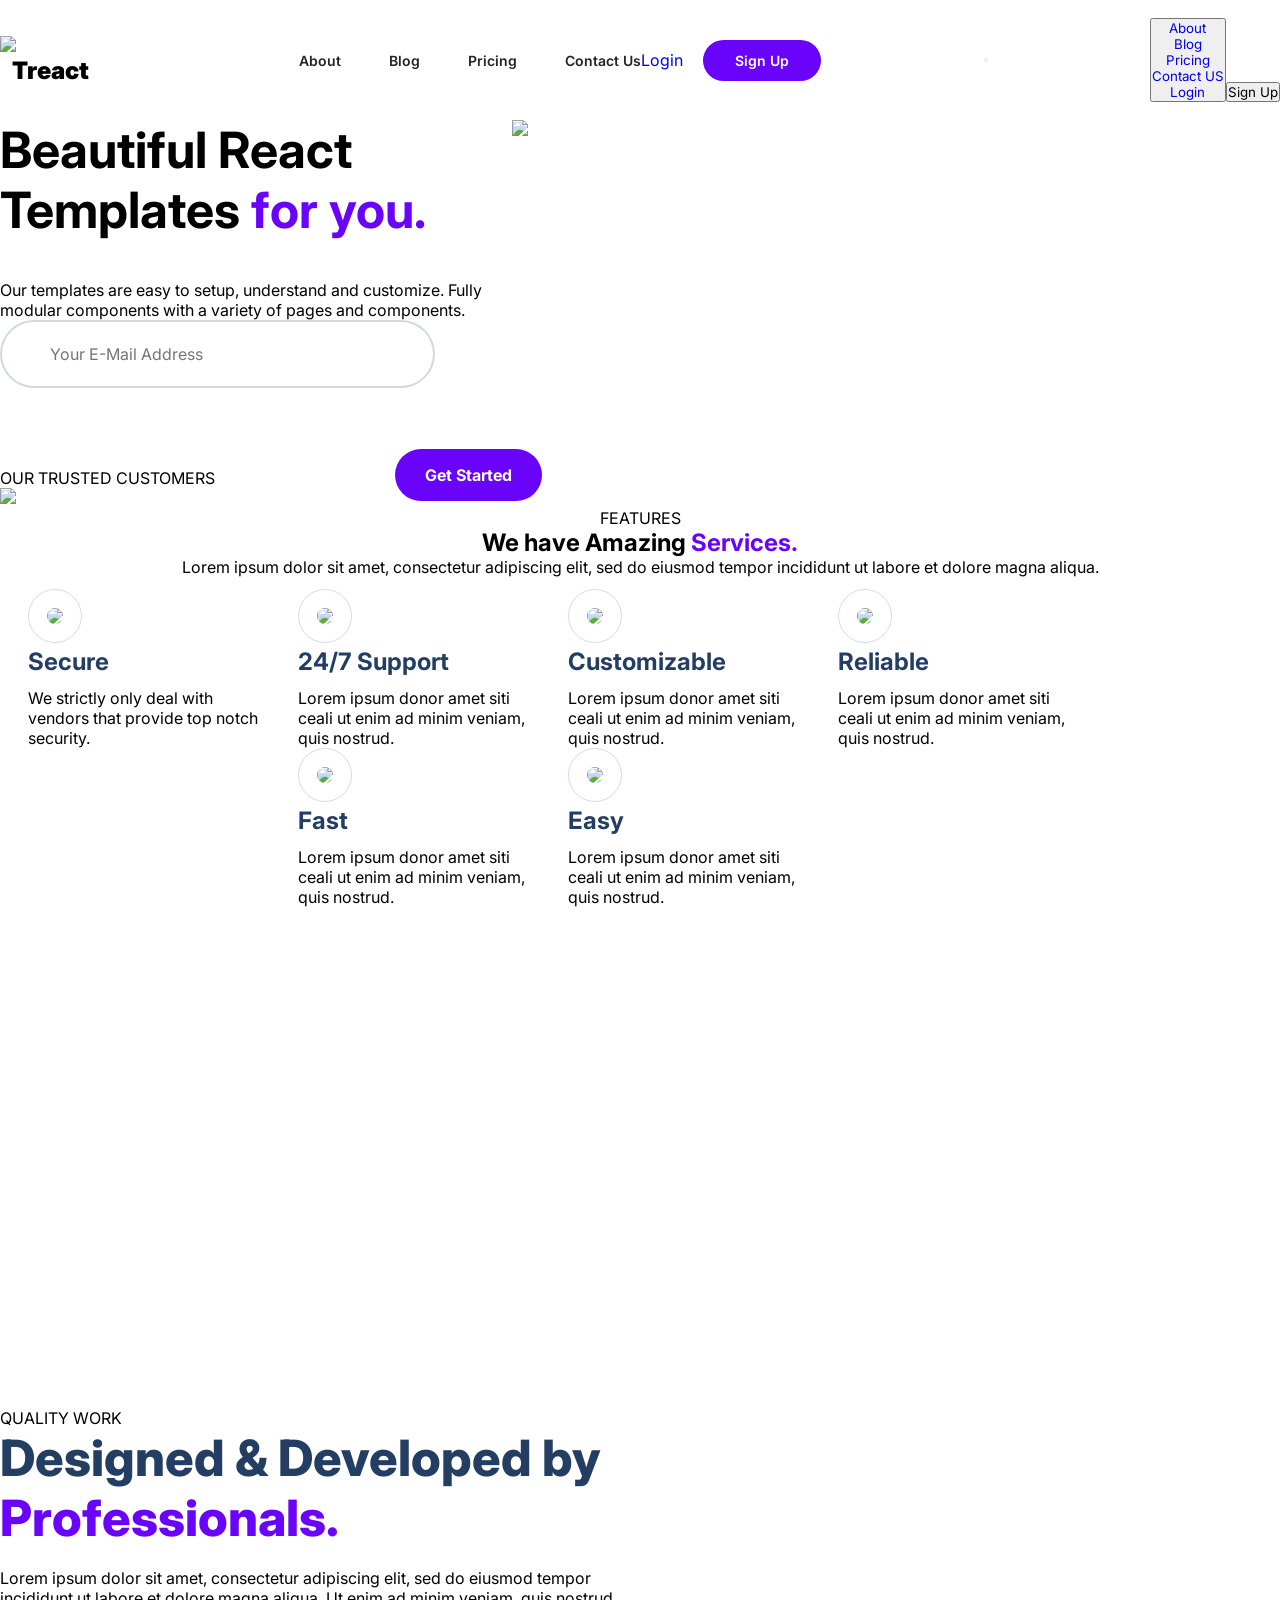
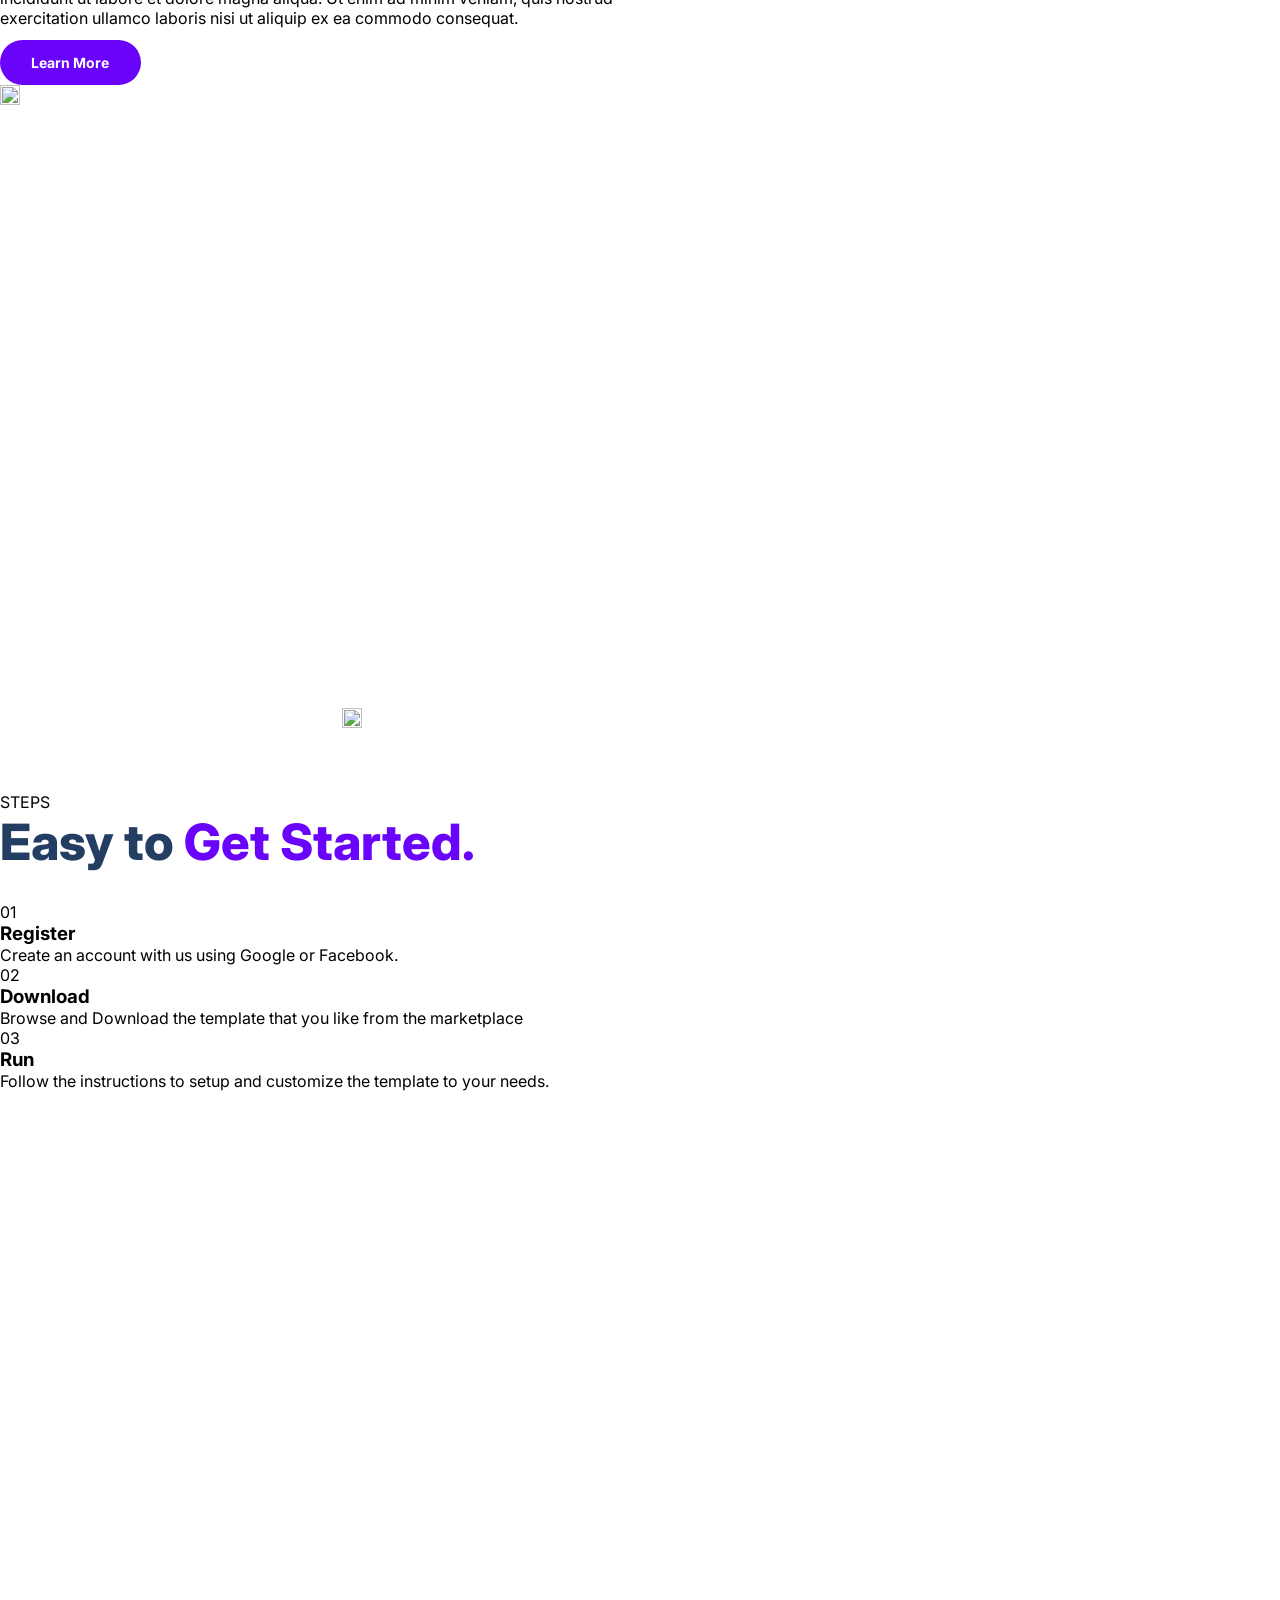
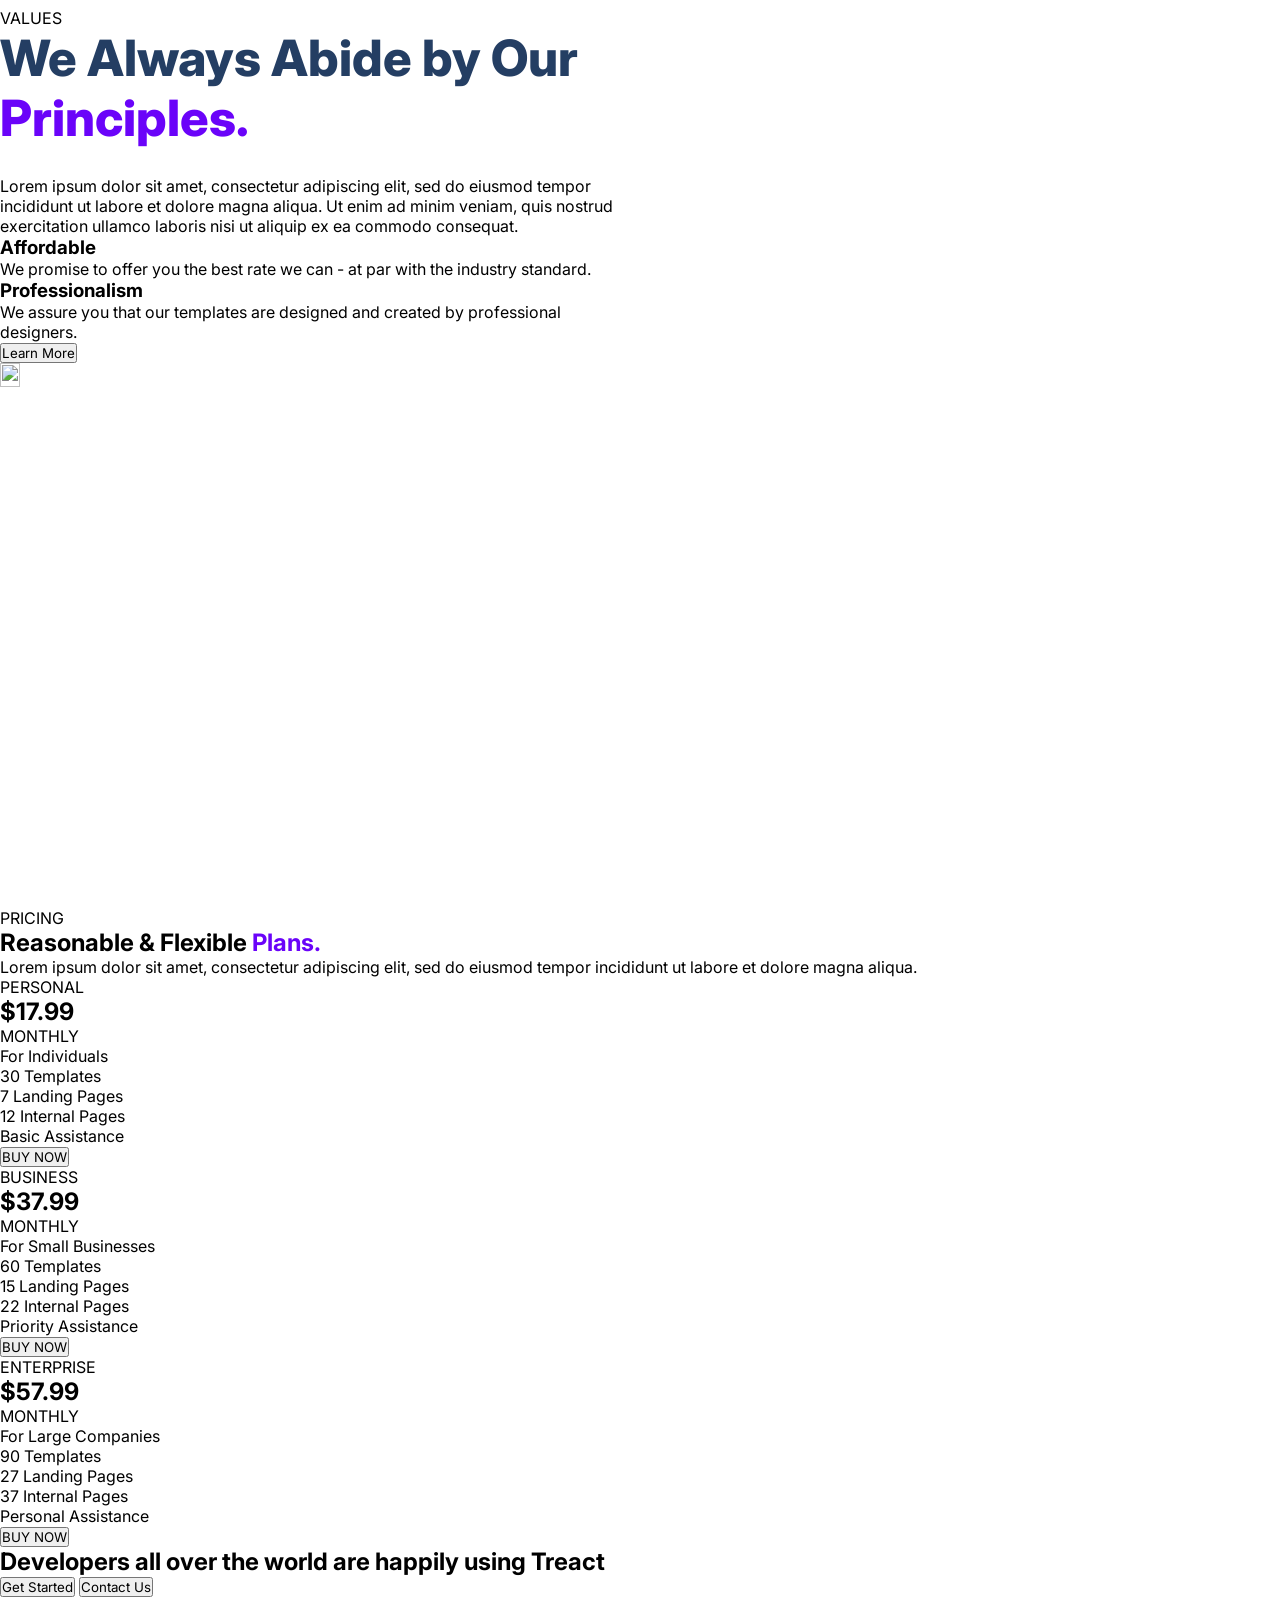
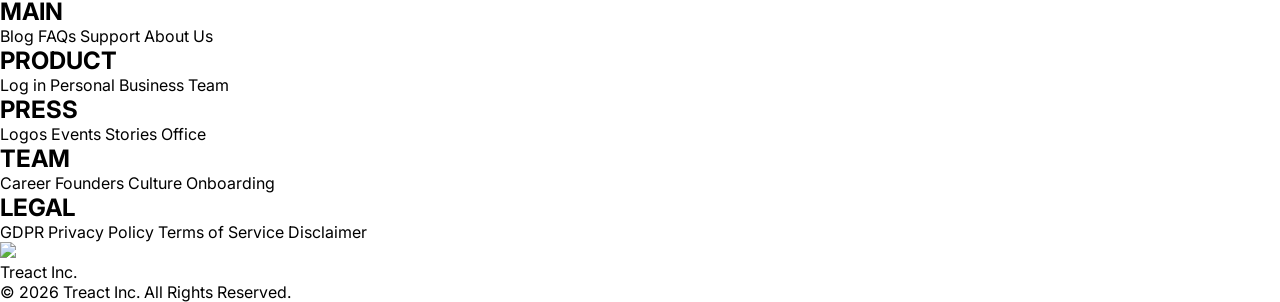
==== commit 531a9970: "Merge branch 'main' of https://github.com/CjtheDev-4rtist/FES-Project-Treact-1-1" ====
--- a/index.html
+++ b/index.html
@@ -5,8 +5,8 @@
         <meta http-equiv="X-UA-Compatible" content="IE=edge">
         <meta name="viewport" content="width=device-width, initial-scale=1.0">
 
-        <title>Project: Treact 1:1</title>
-        <link rel="stylesheet" href="styles.css">
+        <title>Project: Treact</title>
+        <link rel="stylesheet" href="Treact_Styles.css">
         <script src="https://kit.fontawesome.com/ab3cd619a5.js" crossorigin="anonymous"></script>
         <script href="index.js"></script>
     </head>
@@ -456,4 +456,4 @@
             </div>
         </footer>
     </body>
-</html>+</html>
--- a/Treact_Styles.css
+++ b/Treact_Styles.css
@@ -0,0 +1,611 @@
+/*Universal Styles*/
+
+@import url('https://fonts.googleapis.com/css2?family=Inter:ital,opsz,wght@0,14..32,100..900;1,14..32,100..900&display=swap');
+
+*{
+    padding: 0;
+    margin: 0;
+    box-sizing: border-box;
+    font-family: "Inter", sans-serif;
+}
+
+.Container{
+    display: flex;
+    height: 100%;
+    width: 100%;
+    padding: 56px;
+    margin: 0 auto;
+}
+
+A{
+    text-decoration: none;
+}
+
+
+.Row{
+    display: flex;
+    height: 100%;
+    width: 100%;
+    max-width: 1280px;
+    margin: 0 auto;
+}
+
+.Row__Column{
+    display: flex;
+    flex-direction: column;
+    height: 100%;
+    width: 100%;
+    max-width: 1280px;
+    align-items: center;
+    justify-content: center;
+    margin: 0 auto;
+}
+
+li{
+    list-style-type: none;
+}
+
+.Purple{
+    color: rgb(106, 3, 249);
+}
+
+/*---------*/
+/*Nav Styles*/
+/*---------*/
+
+
+Nav{
+    display: flex;
+    height: 120px;
+    width: 100vw;
+}
+
+.Nav__Div--Container{
+    display: flex;
+    height: 100%;
+    width: 100%;
+    max-width: 1280px;
+    align-items: center;
+    margin: 0 auto;
+    justify-content: space-between;
+}
+
+.Nav--Holder{
+    display: flex;
+    width: 100%;
+    max-width: 300px;
+    height: 100%;
+    align-items: center;
+    justify-content: left;
+}
+
+.Logo{
+    max-width: 42px;
+}
+
+.Logo--Text{
+    font-size: 24px;
+    margin-left: 12px;
+    font-weight: 900;
+}
+
+.Nav__List{
+    display: flex;
+}
+
+.Nav__Link{
+    margin-left: 48px;
+    transition: all 300ms ease;
+    color: #242424;
+    font-size: 14px;
+    font-weight: 600;
+}
+
+.Nav__Link:hover{
+    color:rgb(106, 3, 249);
+}
+
+
+.Nav__Link--Awkward{
+    margin-left: 68px;
+    font-size: 14px;
+    font-weight: 600;
+    color: #242424;
+    transition: all 300ms ease;
+}
+
+.Nav__Link--Awkward:hover{
+    color:rgb(106, 3, 249);
+}
+
+.Nav__Link--Primary{
+    margin-left: 20px;
+    background-color:rgb(106, 3, 249);
+    border: none;
+    border-radius: 32px;
+    color: #fff;
+    font-size: 14px;
+    font-weight: 600;
+    padding: 12px 32px;
+    transition: all 300ms ease;
+}
+
+.Nav__Link--Primary:hover{
+    background-color:rgb(81, 1, 194);
+}
+
+/*---------*/
+/*Home Styles*/
+/*---------*/
+
+.Home__Div--Left{
+    display: flex;
+    width: 100%;
+    max-width: 40%;
+    height: 100%;
+    flex-direction: column;
+    margin: 0 auto;
+}
+
+.Home__Header{
+    text-align: left;
+    font-size: 50px;
+    margin-bottom: 40px;
+}
+
+.Home__Subheader{
+    font-size: 18px;
+    font-weight: 400;
+    line-height: 26px;
+    margin-bottom: 26px;
+}
+
+
+Input[type="email"]{
+    padding: 22px 48px; 
+    width: 85%;
+    font-size: 16px;
+    color: #242424;
+    border: 2px solid rgba(144, 160, 176, 0.4);
+    border-radius: 34px;
+    margin-bottom: 80px;
+}
+
+Input[type="email"]:hover{
+    border:2px solid rgb(106, 3, 249);
+}
+
+.Home__Btn{
+    padding: 16px 30px;
+    color: #fff;
+    background-color:rgb(106, 3, 249);
+    border-radius: 32px;
+    border: none;
+    font-size: 16px;
+    font-weight: 700;
+    position: absolute;
+    top: 449px;
+    left: 395px;
+}
+
+.Home--Subscript{
+    font-size: 12px;
+    font-weight: 700;
+    margin-bottom: 18px;
+    color: rgb(182, 192, 202);
+    letter-spacing: 1px;
+}
+
+
+.Cust__Img--Mask{
+    width: 80%;
+    height: 100%;
+}
+
+.Cust__Img{
+    height: 100%;
+    width: 100%;
+    opacity: 50%;
+}
+
+.Home__Div--Right{
+    display: flex;
+    width: 100%;
+    max-width: 60%;
+    height: 100%;
+    align-items: center;
+}
+
+.Home__Img--Mask{
+    height: 100%;
+    width: 100%;
+}
+
+.Home__Img{
+    height: 100%;
+    width: 100%;
+}
+
+/*---------*/
+/*Features Styles*/
+/*---------*/
+
+#Features{
+    height: 100vh;
+    width: 100vw;
+}
+
+.Features__Div--Top{
+    display: flex;
+    flex-direction: column;
+    width: 100%;
+    height: calc(100% / 3);
+    align-items: center;
+}
+
+.Features__Div--Mid{
+    display: flex;
+    width: 100%;
+    height: 60%;
+    justify-content: center;
+}
+
+
+.Features--Title{
+    color:rgb(106, 3, 249);
+    font-weight: 600;
+}
+
+.Features__Header{
+    font-size: 50px;
+    font-weight: 800;
+    color: #243e63;
+    margin: 18px 0;
+}
+
+.Features__Subheader{
+    max-width: 45%;
+    text-align: center;
+    color: #7c8ba1;
+    font-size: 18px;
+    font-weight: 500;
+    padding: 0 22px;
+    line-height: 30px;
+}
+
+.Service__Img{
+    border: 1px solid #7c8ba14f;
+    border-radius: 50%;
+    padding: 18px;
+    margin-right: 12px;
+}
+
+
+.Service--Wrapper{
+    display: flex;
+    flex-wrap: wrap;
+    height: 100%;
+    width: 100%;
+    max-width: 85%;
+    margin-top: 12px;
+    justify-content: center;
+}
+
+.Service{
+    height: 50%;
+    width: calc(100% / 3);
+    max-width: 270px;
+    padding-left: 24px;
+}
+
+
+.Service__Header{
+    color: #243e63;
+    font-size: 24px;
+    margin-bottom: 12px;
+}
+
+
+.Service__Subheader{
+    color: #7c8ba1;
+    max-width: 80%;
+}
+
+/*---------*/
+/*Quality Styles*/
+/*---------*/
+
+#Quality{
+    height: 100vh;
+    width: 100vw;
+}
+
+.Quality__Div--Left{
+    display: flex;
+    flex-direction: column;
+    height: 100%;
+    width: 50%;
+    justify-content: center;
+}
+
+.Quality__Div--Right{
+    display: flex;
+    height: 100%;
+    width: 50%;
+    align-items: center;
+}
+
+.Quality--Title {
+    margin-bottom: 14px;
+    color:rgb(106, 3, 249);
+    font-size: 16px;
+    font-weight: 700;
+    letter-spacing: 1px;
+}
+
+
+.Quality__Header{
+    font-size: 50px;
+    font-weight: 800;
+    color: #243e63;
+    margin-bottom: 20px;
+}
+
+.Quality__Subheader{
+    font-size: 18px;
+    font-weight: 500;
+    max-width: 85%;
+    color: #7c8ba1;
+    line-height: 28px;
+    margin-bottom: 18px;
+}
+
+.Quality__Btn{
+    padding: 14px 24px;
+    border: none;
+    border-radius: 32px;
+    background-color:rgb(106, 3, 249);
+    color: #fff;
+    font-size: 14px;
+    font-weight: 700;
+    margin-top : 12px;
+    max-width: 22%;
+}
+
+.Quality__Img--Mask{
+    display: flex;
+    height: 70%;
+    width: 100%;
+    border: 1px solid #24242425;
+    border-radius: 4px;
+    overflow: hidden;
+}
+
+.Quality__Img{
+    height: 100%;
+    width: 100%;
+}
+
+
+
+/*---------*/
+/*Steps Styles*/
+/*---------*/
+
+#Steps{
+    height: 100vh;
+    width: 100vw;
+}
+
+.Steps__Div--Left{
+    display: flex;
+    height: 100%;
+    width: 55%;
+    align-items: center;
+    justify-content: center;
+}
+
+.Steps__Img--Mask{
+    height: 60%;
+    width: 90%;
+}
+
+.Steps__Img{
+    height: 100%;
+    width: 100%;
+}
+
+
+.Steps__Div--Right{
+    display: flex;
+    height: 100%;
+    width: 45%;
+    flex-direction: column;
+    justify-content: center;
+    padding-top: 60px;
+}
+
+.Steps--Title{
+    color:rgb(106, 3, 249);
+    font-size: 16px;
+    font-weight: 700;
+    letter-spacing: 2px;
+    margin-bottom: 20px;
+}
+
+.Steps__Header{
+    color: #243e63;
+    font-size: 50px;
+    font-weight: 800;
+    margin-bottom: 30px;
+}
+
+.Steps--Container{
+    display: flex;
+    height: 100%;
+    width: 100%;
+}
+
+.Steps--Left-Column{
+    display: flex;
+    flex-direction: column;
+    color: #bcc7d6d7;
+}
+
+.Steps--Num{
+    font-size: 36px;
+    margin-bottom: 70px;
+}
+
+.Steps--Right-Column{
+    display: flex;
+    flex-direction: column;
+    padding-left: 20px;
+}
+
+.Steps__MiniHeader{
+    font-size: 20px;
+    font-weight: 600;
+    color: #243e63;
+    margin-bottom: 14px;
+}
+
+.Steps__Subheader{
+    font-size: 14px;
+    font-weight: 500;
+    line-height: 28px;
+    max-width: 70%;
+    color: #7c8ba1;
+    margin-bottom: 24px;
+}
+
+
+
+
+/*---------*/
+/*Values Styles*/
+/*---------*/
+
+#Values{
+    height: 100vh;
+    width: 100vw;
+}
+
+.Values__Div--Left{
+    display: flex;
+    flex-direction: column;
+    justify-content: center;
+    height: 100%;
+    width: 50%;
+}
+
+.Values--Title{
+    color:rgb(106, 3, 249);
+    font-size: 14px;
+    letter-spacing: 2px;
+    font-weight: 800;
+    margin-bottom: 24px;
+}
+
+.Values__Header{
+    color: #243e63;
+    font-size: 50px;
+    font-weight: 800;
+    margin-bottom: 28px;
+}
+
+.Values__Subheader{
+    font-size: 18px;
+    font-weight: 500;
+    line-height: 32px;
+    max-width: 85%;
+    color: #7c8ba1;
+    margin-bottom: 28px;
+}
+
+.Value--Name{
+    margin-left: 12px;
+    font-size: 20px;
+    color: #243e63;
+    margin-bottom: 12px;
+}
+
+.Value--Caption{
+    max-width: 80%;
+    color: #7c8ba1;
+    line-height: 26px;
+}
+
+.Value--Decor{
+    display: flex;
+    align-items: center;
+}
+
+.Value--Wrapper{
+    display: flex;
+}
+
+.Value{
+    display: flex;
+    flex-direction: column;
+    width: 50%;
+}
+
+.Value__Img--Mask{
+    height: 80%;
+    width: 10%;
+    background-color: rgb(167, 230, 167);
+    border-radius: 50%;
+    padding: 2px 6px;
+    margin-bottom: 12px;
+}
+
+.feather-dollar-sign{
+    height: 100%;
+    width: 100%;
+    opacity: 60%;
+}
+
+.Value__Img--MaskTwo{
+    height: 80%;
+    width: 10%;
+    background-color: rgb(251, 165, 162);
+    border-radius: 60%;
+    padding: 2px 6px;
+    margin-bottom: 12px;
+}
+
+.feather-briefcase{
+    height: 100%;
+    width: 100%;
+    opacity: 50%;
+}
+
+.Values__Div--Right{
+    display: flex;
+    height: 100%;
+    width: 50%;
+}
+
+.Values__Btn{
+    padding: 14px 24px;
+    border: none;
+    border-radius: 32px;
+    color: #fff;
+    background-color:rgb(106, 3, 249);
+    font-size: 14px;
+    font-weight: 700;
+    max-width: 140px;
+    margin-top: 40px;
+}
+
+.Values__Img--Mask{
+    height: 100%;
+    width: 100%;
+}
+
+.Values__Img{
+    height: 100%;
+    width: 100%;
+}
+
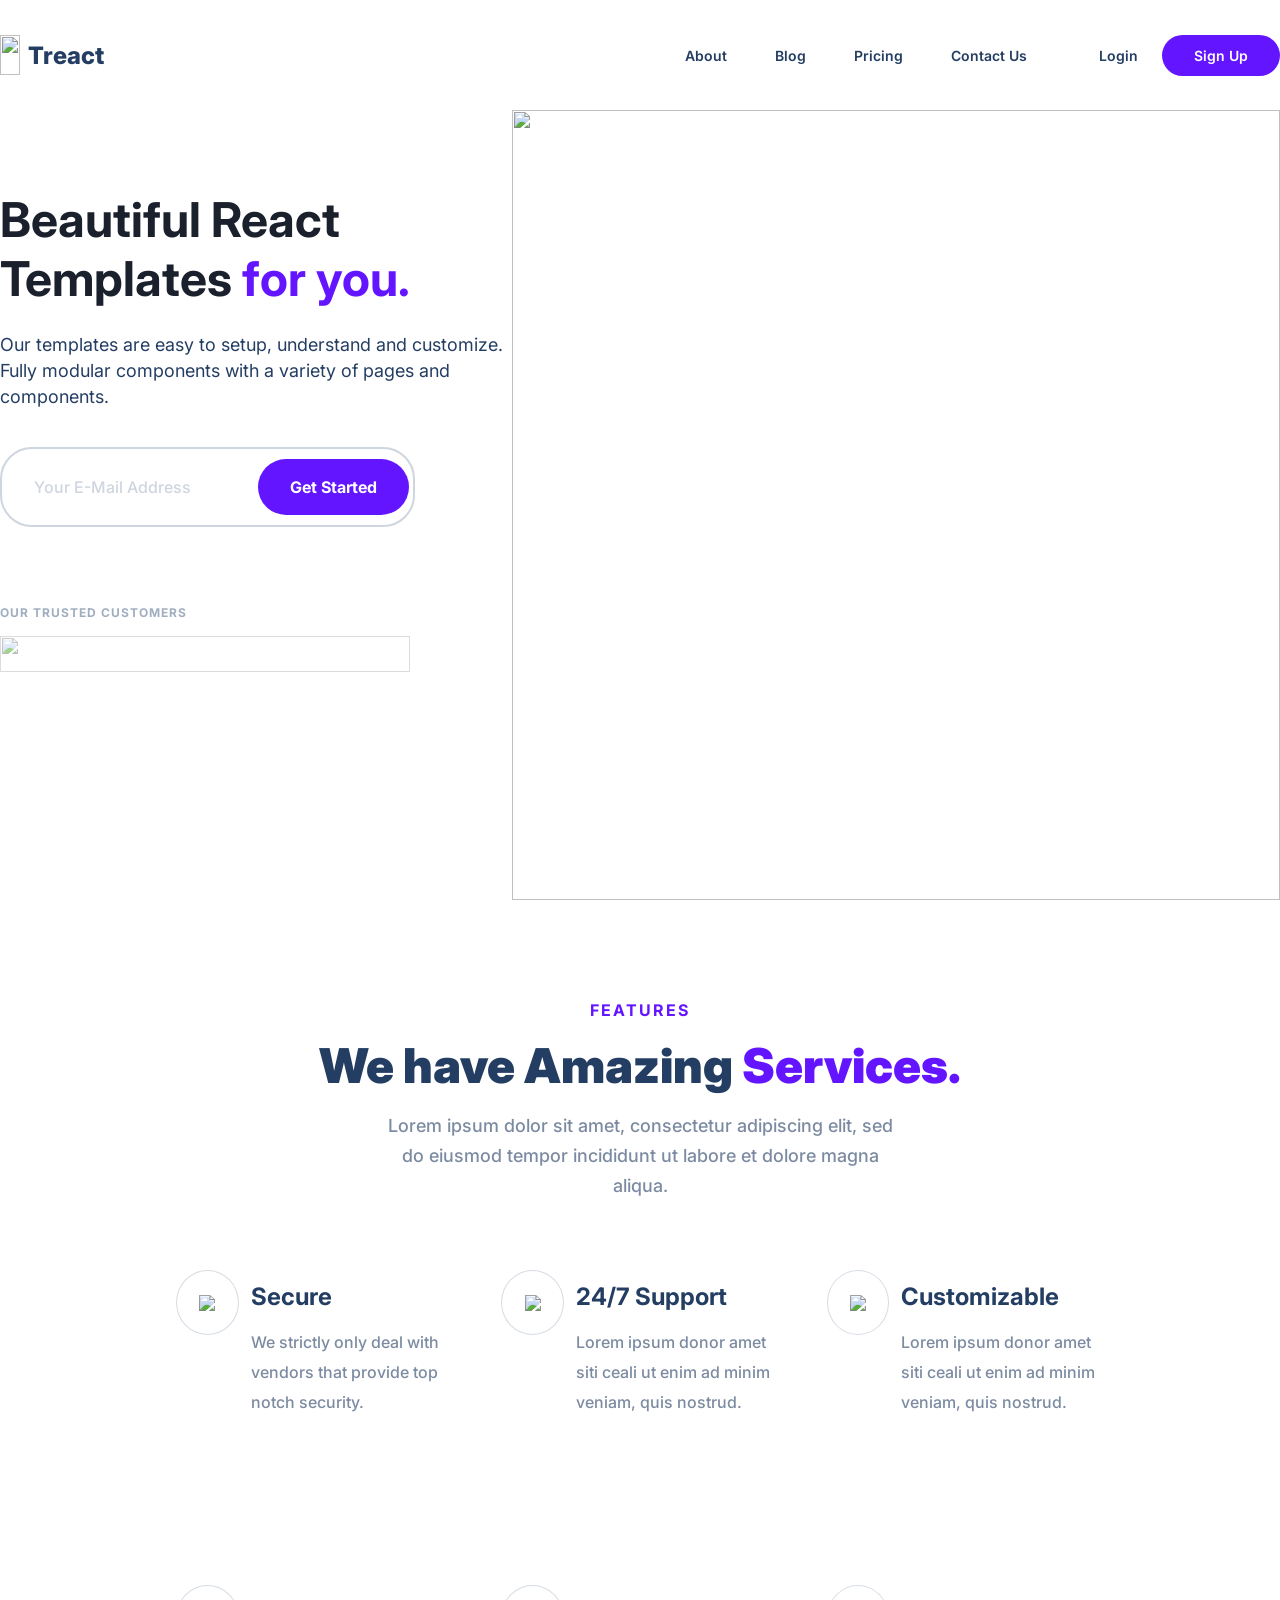
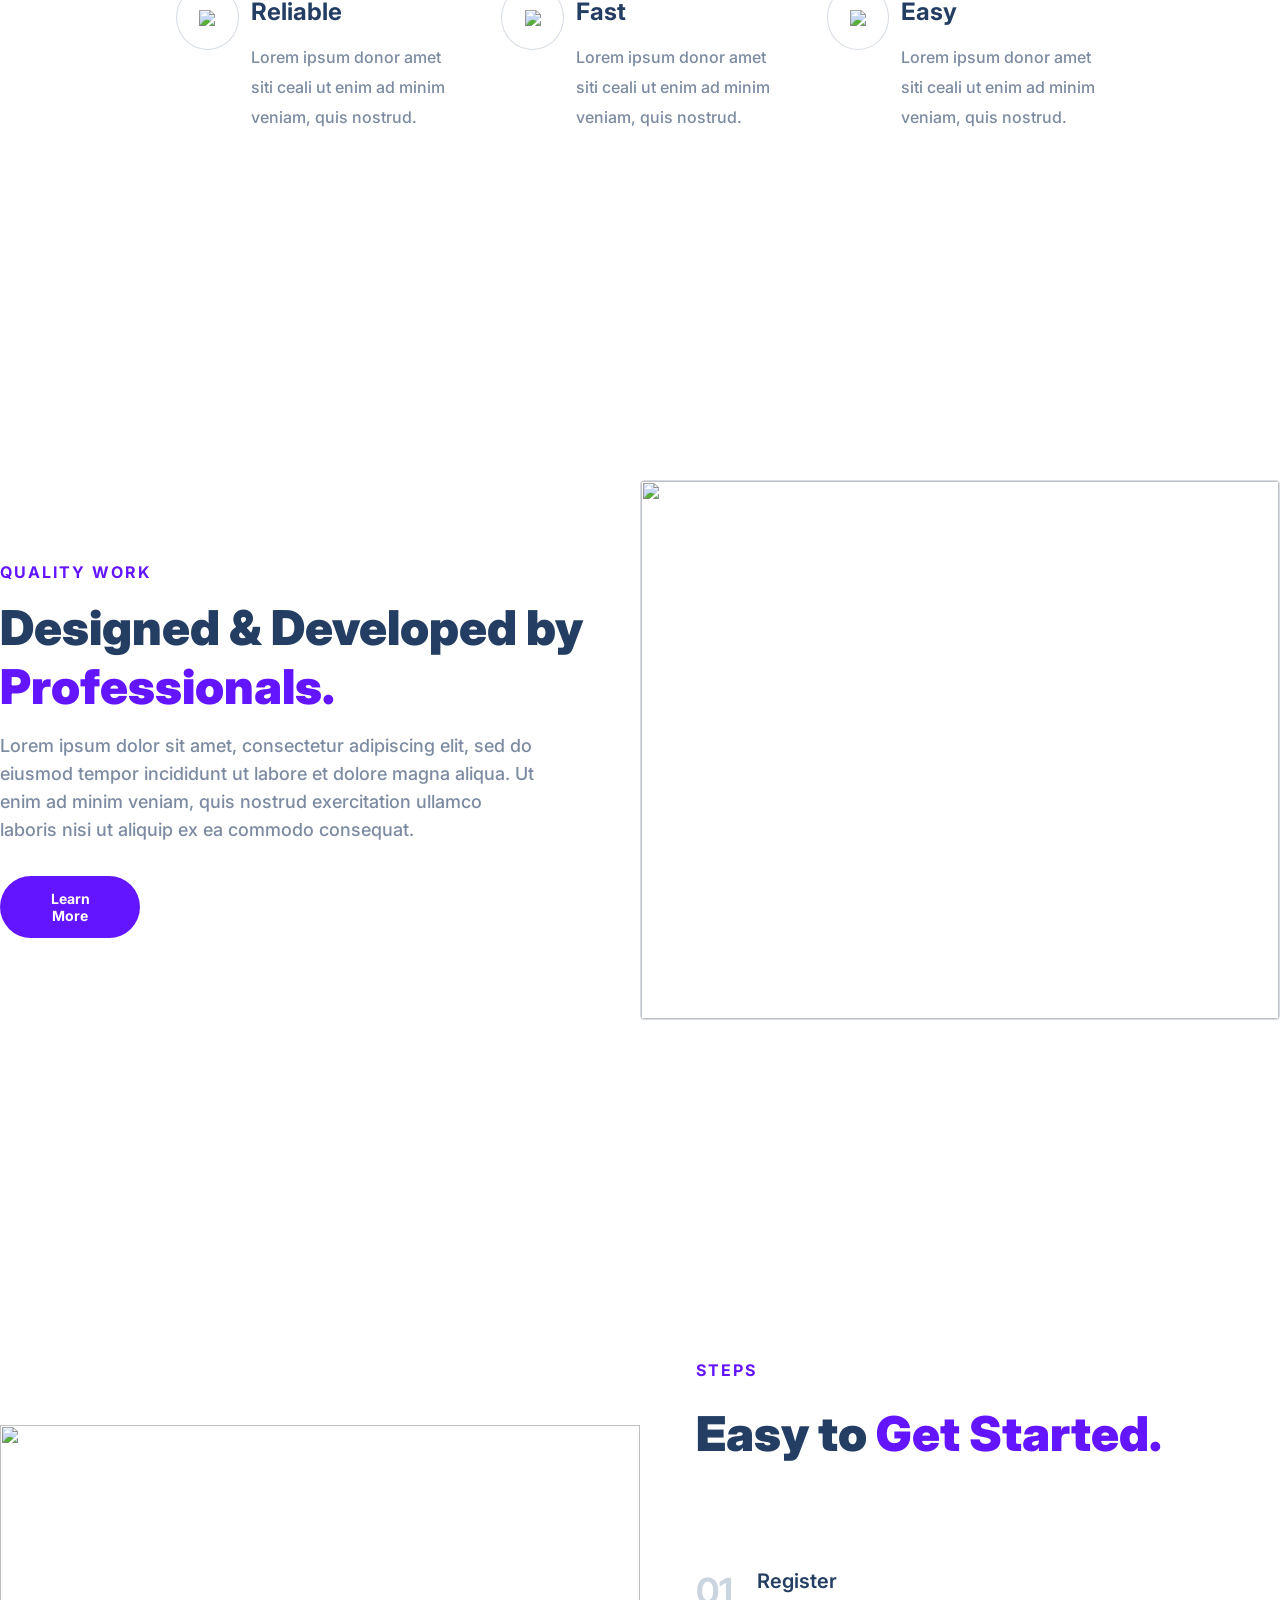
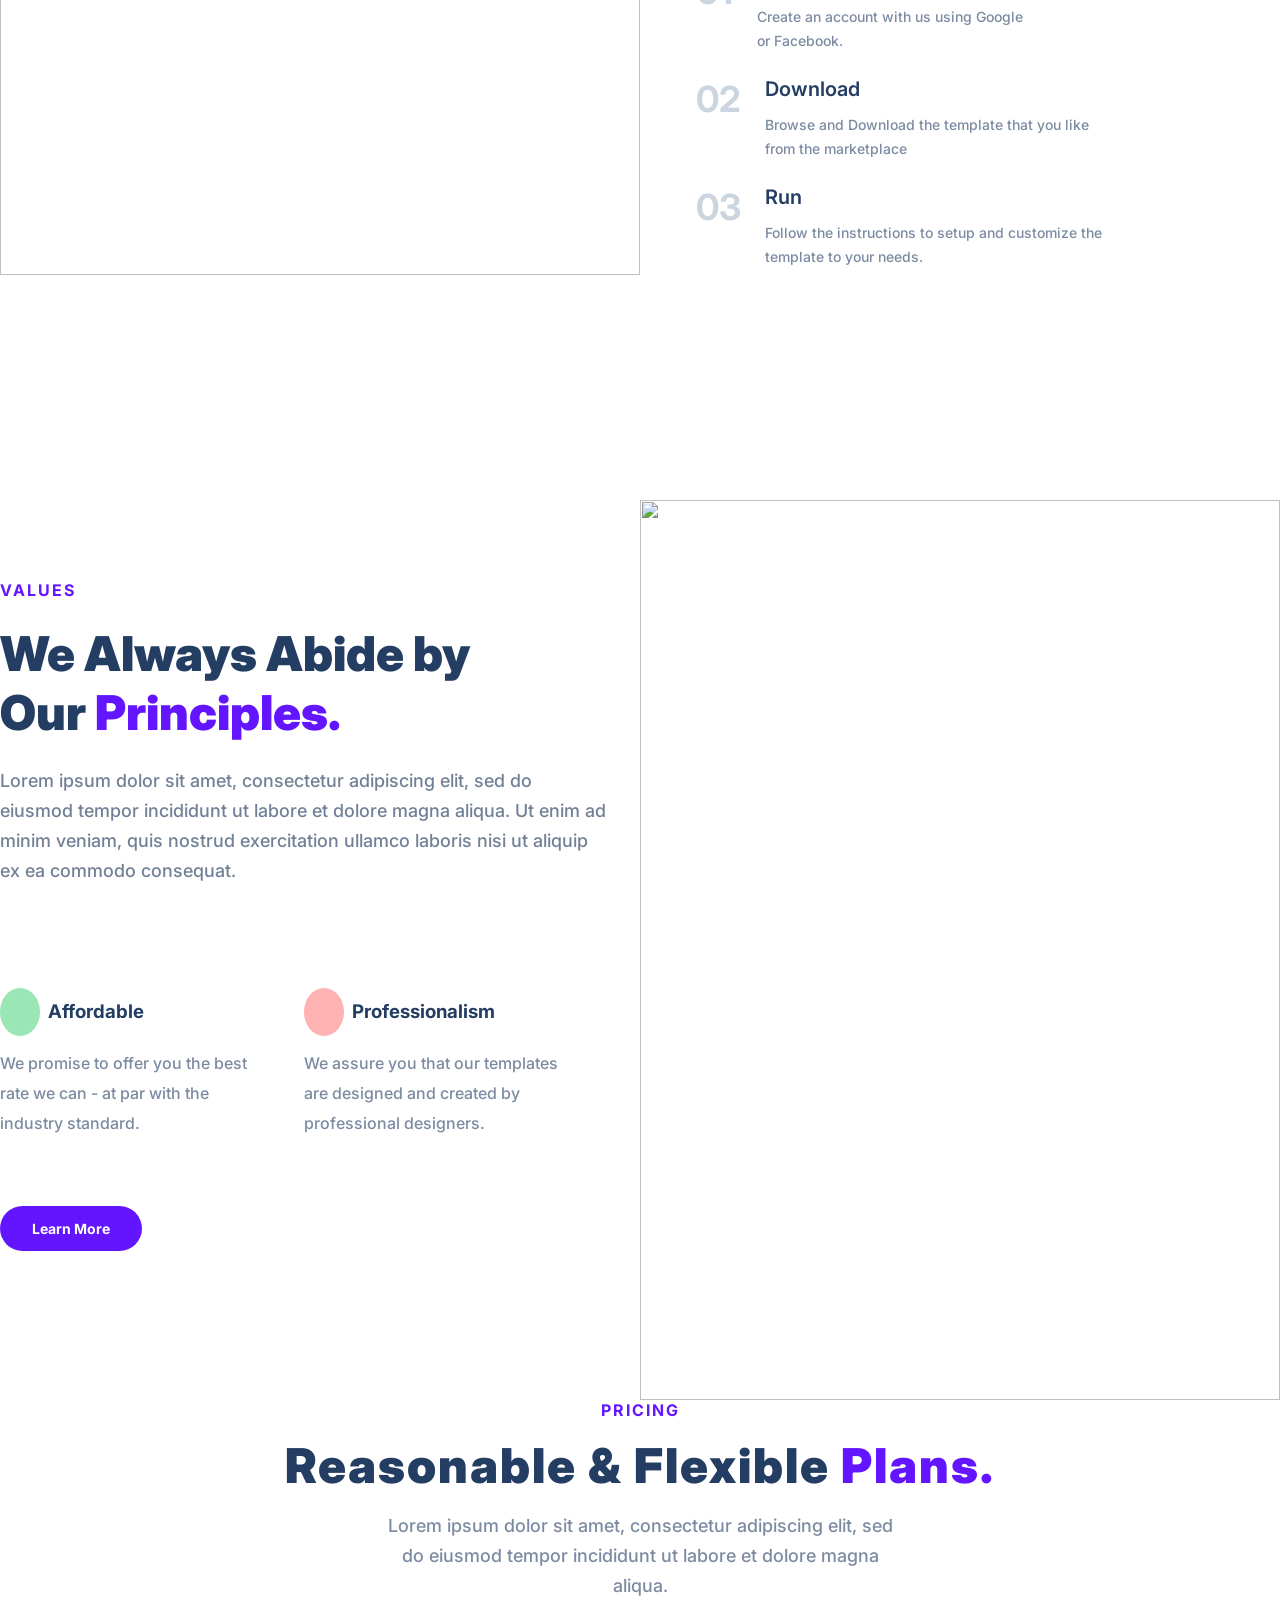
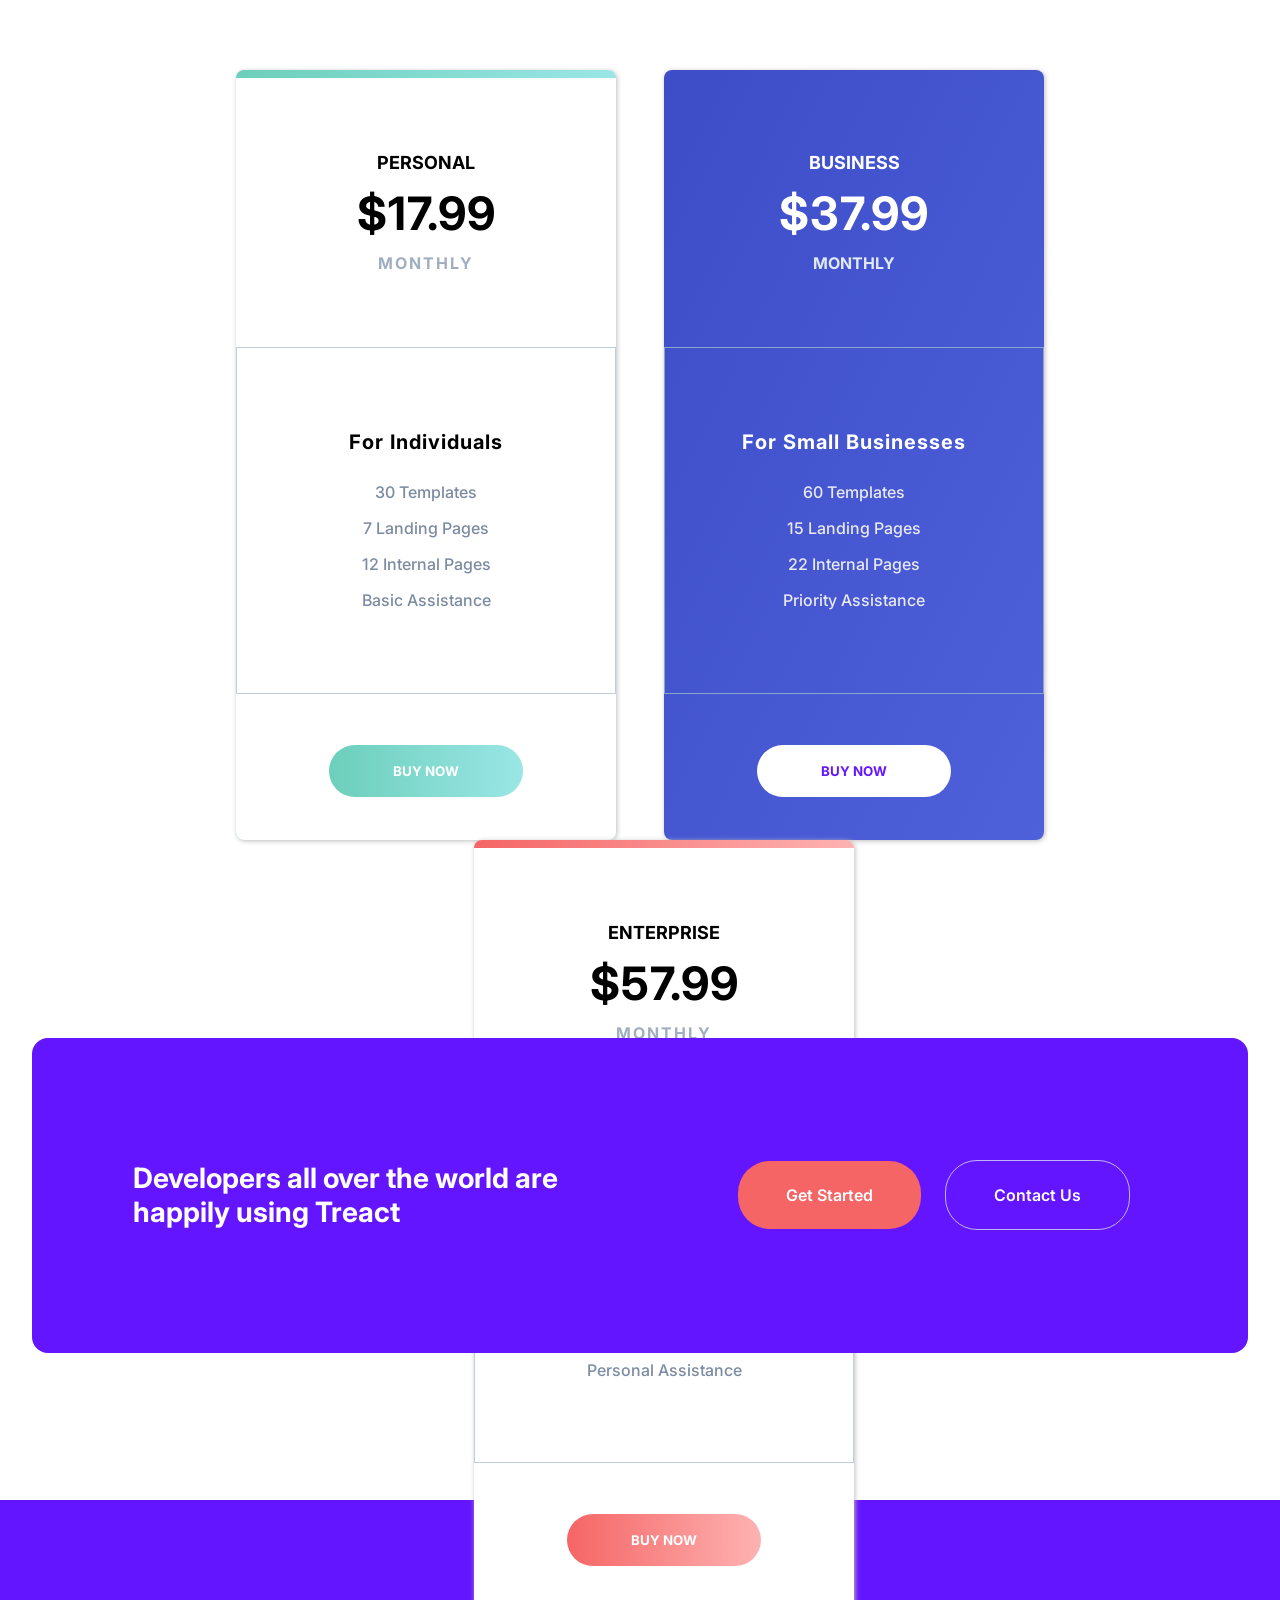
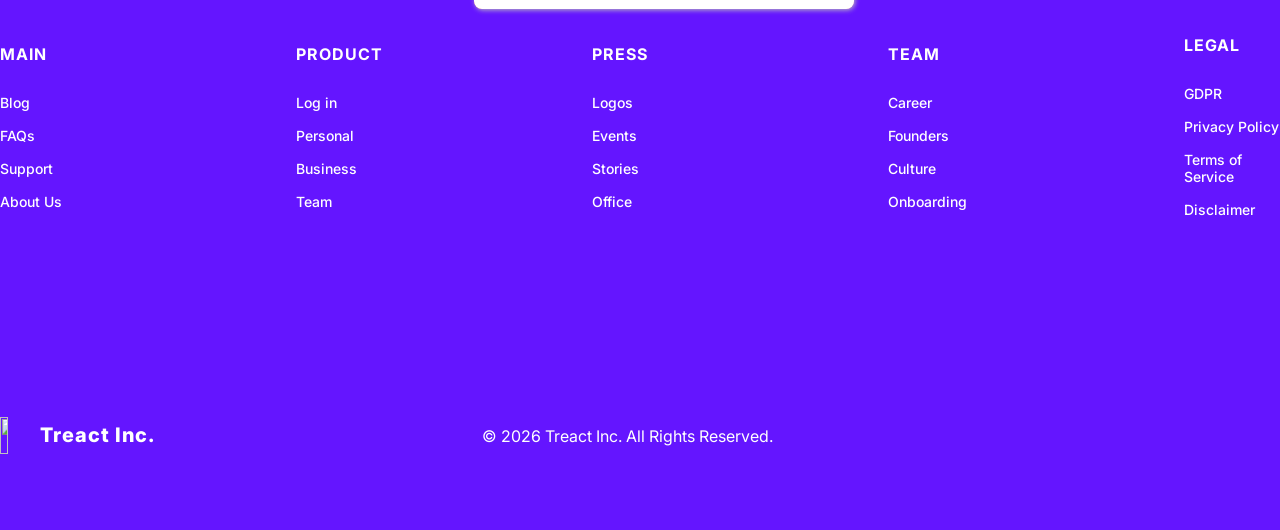
==== commit 73c79573: "Fixed Launch Issues" ====
--- a/index.html
+++ b/index.html
@@ -6,7 +6,7 @@
         <meta name="viewport" content="width=device-width, initial-scale=1.0">
 
         <title>Project: Treact</title>
-        <link rel="stylesheet" href="Treact_Styles.css">
+        <link rel="stylesheet" href="styles.css">
         <script src="https://kit.fontawesome.com/ab3cd619a5.js" crossorigin="anonymous"></script>
         <script href="index.js"></script>
     </head>
--- a/styles.css
+++ b/styles.css
@@ -0,0 +1,3398 @@
+/*---------------*/
+/*Universal Styles*/
+/*---------------*/
+
+@import url('https://fonts.googleapis.com/css2?family=Inter:ital,opsz,wght@0,14..32,100..900;1,14..32,100..900&family=Work+Sans:ital,wght@0,100..900;1,100..900&display=swap');
+
+*{
+    padding: 0;
+    margin: 0;
+    box-sizing: border-box;
+    font-family: "Inter", sans-serif;
+}
+
+.Column{
+    height: 100%;
+    width: 100%;
+    display: flex;
+    flex-direction: column;
+    margin: 0 auto;
+}
+
+body{
+    overflow-x: hidden;
+}
+
+.Row{
+    width: 100%;
+    height: 100%;
+    max-width: 1280px;
+    display: flex;
+    justify-content: center;
+    align-items: center;
+    margin: 0 auto;
+    overflow-x: hidden;
+}
+
+.Row__Column{
+    width: 100%;
+    height: 100%;
+    max-width: 1280px;
+    display: flex;
+    flex-direction: column;
+    justify-content: center;
+    align-items: center;
+    margin: 0 auto;
+}
+
+.Row__Unique{
+    width: 100%;
+    height: 100%;
+    max-width: 1280px;
+    display: flex;
+    justify-content: center;
+    align-items: center;
+    margin: 0 auto;
+}
+
+.Row__Of__Torture{
+    width: 100%;
+    height: 100%;
+    max-width: 1280px;
+    display: flex;
+    justify-content: center;
+    align-items: center;
+    margin: 0 auto;
+}
+
+.Section--Title{
+    color: #6415FF;
+    letter-spacing: 2px;
+    font-size: 16px;
+    font-weight: 700;
+}
+
+.Section__Header{
+    color: #243E63;
+    font-size: 48px;
+    font-weight: 900;
+    margin: 16px 0;
+}
+
+.Section__Para{
+    color: #7C8BA1;
+    font-size: 18px;
+    font-weight: 500;
+    line-height: 30px;
+}
+
+.Purple{
+    color: #6415FF;
+}
+
+html{
+    scroll-behavior: smooth;
+}
+
+li{
+    list-style-type: none;
+}
+
+a{
+    text-decoration: none;
+}
+
+/*---------------*/
+/*Home Styles*/
+/*---------------*/
+
+/*Nav Section*/
+
+Nav{
+    display: flex;
+    height: 110px;
+    width: 100vw;
+
+    animation: slideToTheLeft 900ms ease;
+}
+
+.Nav__Div--Container{
+    display: flex;
+    width: 100%;
+    height: 100%;
+    max-width: 1280px;
+    justify-content: space-between;
+    align-items: center;
+    margin: 0 auto;
+}
+
+.Nav__Figure{
+    display: flex;
+    height: 100%;
+    align-items: center;
+}
+
+.Logo{
+    height: 100%;
+    width: 100%;
+    max-height: 40px;
+    max-width: 40px;
+}
+
+.Logo--Text{
+    margin-left: 8px;
+    font-size: 24px;
+    font-weight: 800;
+    color: #243E63;
+    transition: all 300ms ease;
+}
+
+.Logo--Text:hover{
+    color:#6415FF;
+    cursor: pointer;
+}
+
+.Nav__List{
+    display: flex;
+}
+
+.Nav__Link{
+    color:#243E63;
+    margin: 0 24px;
+    font-size: 14px;
+    font-weight: 600;
+    transition: all 300ms ease;
+    position: relative
+}
+
+.Nav__Link::after,
+.Nav__Link--Secondary::after{
+    content: "";
+    position: absolute;
+    width: 100%;
+    height: 2px;
+    bottom: 0;
+    left: 0;
+    background-color:#6415FF;
+    transform: translateY(8px);
+    opacity: 0;
+    transition: all 300ms ease-in-out;
+}
+
+.Nav__Link:hover::after{
+    opacity: 1;
+}
+
+.Nav__Link:hover,
+.Nav__Link--Secondary:hover{
+    color:#6415FF;
+}
+
+.Nav__Link--Secondary{
+    color:#243E63;
+    margin: 0 24px 0 48px;
+    font-size: 14px;
+    font-weight: 600;
+    position: relative;
+}
+
+.Nav__Link--Secondary:hover::after{
+    opacity: 1;
+}
+
+
+.Nav__Link--Primary{
+    padding: 12px 32px;
+    font-size: 14px;
+    font-weight: 600;
+    color: #fff;
+    border: none;
+    border-radius: 24px;
+    background-color:#6415FF;
+    transition: all 300ms ease;
+}
+
+.Nav__Link--Primary:hover{
+    background-color:#3d0e9d;
+    cursor: pointer;
+}
+
+.Btn__Menu{
+    background-color: transparent;
+    font-size: 24px;
+    text-align: center;
+    border: none;
+    display: none;
+}
+
+.Menu__Backdrop{
+    position: absolute;
+    background-color: #fff;
+    top: 0;
+    left: 0;
+    right: 0;
+    bottom: 0;
+    z-index: 1;
+    display: flex;
+    justify-content: center;
+    align-items: center;
+    visibility: hidden;
+    opacity: 0;
+    transition: all 300ms ease;
+}
+
+.Menu--Open .Menu__Backdrop{
+    display: flex;
+    visibility: visible;
+    opacity: 1;
+}
+
+.Menu--Open{
+    max-height: 70vh;
+    overflow-Y: hidden;
+}
+
+.Btn__Menu--Close{
+    position: absolute;
+    right: 20px;
+    top: 10px;
+    padding: 8px;
+    color: #6415FF;
+}
+
+.Menu__Links{
+    display: flex;
+    flex-direction: column;
+    align-items: center;
+}
+
+.Menu__List{
+    padding: 32px 0px;
+}
+
+.Menu__Link{
+    color:#243E63;
+    font-size: 18px;
+}
+
+
+/*Header Section*/
+
+header{
+    height: calc(100vh - 110px);
+    width: 100vw;
+
+    animation: slideToTheLeft 900ms ease;
+}
+
+.Home__Div--Left{
+    height: 100%;
+    width: 40%;
+    padding-top: 80px;
+}
+
+.Home__Header{
+    font-size: 48px;
+    color: #1A202C;
+}
+
+.Home__Para{
+    color: #243E63;
+    font-size: 18px;
+    line-height: 26px;
+    margin: 24px 0;
+}
+
+.Home-Input--Wrapper{
+    height: 100%;
+    width: 100%;
+    margin-bottom: 64px;
+    max-height: 15%;
+    position: relative;
+    display: flex;
+    align-items: center;
+}
+
+.Home__Btn{
+    padding: 18px 32px;
+    border: none;
+    border-radius: 32px;
+    font-size: 16px;
+    font-weight: 700;
+    color: #fff;
+    background-color:#6415FF;
+    position: absolute;
+    left: 258px;
+    transition: all 300ms ease;
+}
+
+input[type="email"]{
+    height: 75%;
+    width: 81%;
+    position: relative;
+    font-size: 16px;
+    border-radius: 32px;
+    padding: 32px;
+    border: 2px solid #A0AEC0;
+    opacity: 50%;
+    transition: all 300ms ease;
+}
+
+input:hover{
+    opacity: 100%;
+}
+
+input:focus{
+    border: 2px solid #6415FF;
+    outline: none;
+}
+
+input::placeholder{
+    color:#A0AEC0;
+    font-weight: 500;
+}
+
+
+
+.Home__Btn:hover{
+    background-color:#3d0e9d;
+    cursor: pointer;
+}
+
+.Home--Caption{
+    color: #A0AEC0;
+    font-size: 12px;
+    font-weight: 700;
+    letter-spacing: 1px;
+    margin-bottom: 16px;
+}
+
+
+.Home-Left__Figure{
+    height: 100%;
+    width: 100%;
+    max-height: 36px;
+    max-width: 80%;
+}
+
+.Home-Left__Img{
+    height: 100%;
+    width: 100%;
+    opacity: 55%;
+}
+
+.Home__Div--Right{
+    height: 100%;
+    width: 60%;
+    overflow: hidden;
+}
+
+.Home-Right__Figure{
+    height: 100%;
+    width: 100%;
+}
+
+
+.Home-Right__Img{
+    height: 100%;
+    width: 100%;
+}
+
+
+/*---------------*/
+/*Features Styles*/
+/*---------------*/
+
+#Features{
+    height: 100vh;
+    width: 100vw;
+    margin-top: 100px;
+}
+
+.Features__Div--Top{
+    display: flex;
+    flex-direction: column;
+    margin: 0 auto;
+    text-align: center;
+    height: 30%;
+    width: 100%;
+    
+}
+
+.Features__Para{
+    color: #7C8BA1;
+    font-size: 18px;
+    font-weight: 500;
+    text-align: center;
+    width: 100%;
+    max-width: 40%;
+    margin: 0 auto;
+    line-height: 30px;
+}
+
+.Features__Div--Bottom{
+    height: 70%;
+    width: 100%;
+    display: flex;
+    flex-direction: column;
+}
+
+.Service--Wrapper{
+    display: flex;
+    flex-wrap: wrap;
+    height: 100%;
+    width: 80%;
+    margin: 0 auto;
+    padding-left: 48px;
+}
+
+.Service{
+    display: flex;
+    width: calc(100% /3);
+    height: calc(100% / 2);
+}
+
+.Service-Decor--Container{
+    margin-right: 12px;
+    height: 100%;
+    width: 100%;
+    width: 20%;
+}
+
+.Service-Decor--Inner{
+    height: 100%;
+    max-height: 65px;
+    width: 100%;
+    display: flex;
+    align-items: center;
+    justify-content: center;
+}
+
+.Service__Figure{
+    height: 100%;
+    width: 100%;
+    display: flex;
+    align-items: center;
+    justify-content: center;
+    border: 1px solid #a0aec06f;
+    border-radius: 50%;
+    overflow: hidden;
+}
+
+.Service--Text{
+    height: 100%;
+    width: 80%;
+}
+
+.Service__Header{
+    font-size: 24px;
+    color:#243E63;
+    margin: 12px 0 16px 0;
+}
+
+.Service__Para{
+    font-size: 16px;
+    font-weight: 500;
+    line-height: 30px;
+    color:#7C8BA1;
+    width: 100%;
+    max-width: 80%;
+}
+
+
+/*---------------*/
+/*Quality Styles*/
+/*---------------*/
+
+#Quality{
+    height: 100vh;
+    width: 100vw;
+}
+
+.Quality__Div--Left{
+    height: 100%;
+    width: 50%;
+    display: flex;
+    flex-direction: column;
+    justify-content: center;
+    padding-right: 24px;
+}
+
+.Quality__Header{
+    color: #243E63;
+    font-size: 48px;
+    font-weight: 900;
+    width: 100%;
+    margin: 16px 0;
+}
+
+.Quality__Para{
+        font-size: 18px;
+        font-weight: 500;
+        color:#7C8BA1;
+        line-height: 28px;
+        width: 100%;
+        max-width: 88%;
+    }
+
+.Quality__Div--Right{
+    height: 100%;
+    width: 50%;
+    display: flex;
+    align-items: center;
+    justify-content: center;
+}
+
+.Quality__Figure{
+    height: 60%;
+    width: 100%;
+    border: 1px solid #a0aec06f;
+    border-radius: 4px;
+    overflow: hidden;
+}
+
+.Quality__Img{
+    height: 100%;
+    width: 100%;
+}
+
+
+.Quality__Btn{
+    padding: 14px 32px;
+    margin-top: 32px;
+    max-width: 140px;
+    font-size: 14px;
+    font-weight: 700;
+    border: none;
+    border-radius: 32px;
+    color: #fff;
+    background-color:#6415FF;
+    transition: all 300ms ease;
+}
+
+.Quality__Btn:hover{
+    background-color:#3d0e9d;
+    cursor: pointer;
+}
+
+
+/*---------------*/
+/*Steps Styles*/
+/*---------------*/
+
+#Steps{
+    height: 100vh;
+    width: 100vw;
+}
+
+.Steps__Div--Left{
+    height: 100%;
+    width: 50%;
+    display: flex;
+    align-items: center;
+}
+
+.Steps__Figure{
+    height: 50%;
+    width: 100%;
+}
+
+.Steps__Img{
+    height: 100%;
+    width: 100%;
+}
+
+.Steps__Div--Right{
+    height: 100%;
+    width: 50%;
+    padding-top: 160px;
+    padding-left: 56px;
+    align-items: center;
+    justify-content: center;
+}
+
+.Steps-Right--Top{
+    height: 25%;
+    width: 100%;
+}
+
+.Steps__Header{
+    font-size: 48px;
+    font-weight: 900;
+    width: 100%;
+    margin:24px 0; 
+    max-width: 85%;
+    color:#243E63;
+}
+
+.Steps-Right--Bottom{
+    height: 75%;
+    width: 100%;
+}
+
+.Step{
+    height: calc(100% / 3);
+    width: 100%;
+    display: flex;
+    margin-bottom: 24px;
+}
+
+
+.Number{
+    font-size: 36px;
+    font-weight: 700;
+    color:#CBD5E0;
+    margin-right: 24px;
+}
+
+.Step__Header{
+    font-size: 20px;
+    font-weight: 600;
+    color:#243E63;
+}
+
+.Step__Para{
+    font-size: 14px;
+    font-weight: 500;
+    color:#7C8BA1;
+    width: 100%;
+    max-width: 75%;
+    margin-top: 12px;
+    line-height: 24px;
+}
+
+
+
+/*---------------*/
+/*Values Styles*/
+/*---------------*/
+
+#Values{
+    height: 100vh;
+    width: 100vw;
+}
+
+.Values__Div--Left{
+    height: 100%;
+    width: 50%;
+    padding: 80px 32px 0 0;
+}
+
+.Values-Left--Top{
+    height: 40%;
+    width: 100%;
+}
+
+.Values__Header{
+    font-size: 48px;
+    font-weight: 900;
+    width: 100%;
+    margin: 24px 0;
+    max-width: 85%;
+    color:#243E63;
+}
+
+.Values__Para{
+    font-size: 18px;
+    font-weight: 500;
+    color:#718096;
+    line-height: 30px;
+}
+
+.Values-Left--Bottom{
+    height: 60%;
+    width: 100%;
+    padding-top: 48px;
+}
+
+.Principle--Wrapper{
+    display: flex;
+    width: 100%;
+    height: 50%;
+    padding-top: 32px;
+}
+
+.Principle{
+    display: flex;
+    flex-direction: column;
+    width: calc(100% / 2);
+    height: 100%;
+}
+
+.Principle--Top{
+    height: 25%;
+    width: 100%;
+    max-width: 75%;
+    display: flex;
+    align-items: center;
+}
+
+.Icon--Decor{
+    width: 100%;
+    height: 100%;
+}
+
+.Icon__Figure{
+    height: 100%;
+    width: 100%;
+    max-width: 40px;
+    display: flex;
+    align-items: center;
+    justify-content: center;
+    border: none;
+    border-radius: 50%;
+    background-color:#9AE6B4;
+    color:#2b5e3c
+}
+
+.Principle__Header{
+    margin-left: 8px;
+    color:#243E63;
+}
+
+.Icon__Figure--Two{
+    height: 100%;
+    width: 100%;
+    max-width: 40px;
+    display: flex;
+    align-items: center;
+    justify-content: center;
+    border: none;
+    border-radius: 50%;
+    background-color: #FEB2B2;
+    color:#9a4b4b;
+}
+
+.Principle--Bottom{
+    height: 75%;
+    width: 90%;
+}
+
+
+.Principle__Para{
+    line-height: 30px;
+    color:#7C8BA1;
+    font-weight: 500;
+    margin-top: 12px;
+}
+
+.Principle__Btn{
+    padding: 14px 32px;
+    font-size: 14px;
+    font-weight: 700;
+    color: #fff;
+    background-color:#6415FF;
+    border: none;
+    border-radius: 32px;
+    margin-top: 28px;
+    transition: all 300ms ease;
+}
+
+.Principle__Btn:hover{
+    background-color:#3d0e9d;
+    cursor: pointer;
+}
+
+.Values__Div--Right{
+    height: 100%;
+    width: 50%;
+}
+
+.Values__Figure{
+    height: 100%;
+    width: 100%;
+}
+
+.Values__Img{
+    height: 100%;
+    width: 100%;
+}
+
+
+/*---------------*/
+/*Pricing Styles*/
+/*---------------*/
+
+#Pricing{
+    height: 130vh;
+    width: 100vw;
+}
+
+.Pricing__Div--Top{
+    height: 30vh;
+    width: 100%;
+    text-align: center;
+}
+
+.Pricing__Header{
+    color: #243E63;
+    font-size: 48px;
+    font-weight: 900;
+    margin: 16px 0;
+    letter-spacing: 2px;
+}
+
+.Pricing__Para{
+    width: 100%;
+    max-width: 40%;
+    font-size: 18px;
+    font-weight: 500;
+    line-height: 30px;
+    color:#7C8BA1;
+    margin: 0 auto;
+}
+
+.Pricing__Div--Bottom{
+    height: 100vh;
+    width: 100%;
+}
+
+.Plan--Wrapper{
+    display: flex;
+    flex-wrap: wrap;
+    height: 90%;
+    width: 100%;
+    padding: 0 24px;
+    justify-content: center;
+}
+
+.Left-Plan{
+    width: calc(100% / 3);
+    max-width: 380px;
+    height: 95%;
+    background-image: linear-gradient(to right, #6ccfbb, #9ae6e6);
+    margin-right: 48px;
+    border-radius: 8px;
+    overflow: hidden;
+    box-shadow: 1px 1px 5px #bdbdbd;
+}
+
+.Middle-Plan{
+    width: calc(100% / 3);
+    max-width: 380px;
+    height: 95%;
+    background-image: linear-gradient(to bottom right,#3d4dc8, #4f60db);
+    border-radius: 8px;
+    overflow: hidden;
+    box-shadow: 1px 1px 5px #bdbdbd;
+}
+
+.Right-Plan{
+    width: calc(100% / 3);
+    max-width: 380px;
+    height: 95%;
+    background-image: linear-gradient(to right, #F56565, #FEB2B2);
+    margin-left: 48px;
+    border-radius: 8px;
+    overflow: hidden;
+    box-shadow: 1px 1px 5px #bdbdbd;
+}
+
+
+.LP--Top,
+.RP--Top{
+    background-color: #fff;
+    display: flex;
+    flex-direction: column;
+    align-items: center;
+    justify-content: center;
+    height: 35%;
+    width: 100%;
+    margin-top: 8px;
+    overflow: hidden;
+}
+
+.MP--Top{
+    display: flex;
+    flex-direction: column;
+    align-items: center;
+    justify-content: center;
+    height: 35%;
+    width: 100%;
+    margin-top: 8px;
+    overflow: hidden;
+}
+
+.LP--Title,
+.RP--Title{
+    font-size: 18px;
+    font-weight: 700;
+}
+
+.MP--Title{
+    font-size: 18px;
+    font-weight: 700;
+    color: #fff;
+}
+
+
+.LP__Header,
+.RP__Header{
+    font-size: 46px;
+    letter-spacing: 1px;
+    margin: 12px 0;
+}
+
+.MP__Header{
+    font-size: 46px;
+    letter-spacing: 1px;
+    margin: 12px 0;
+    color: #fff;
+}
+
+.LP--Caption,
+.RP--Caption{
+    font-size: 16px;
+    font-weight: 700;
+    color: #A0AEC0;
+    letter-spacing: 2px;
+}
+
+.MP--Caption{
+    font-size: 16px;
+    font-weight: 700;
+    color: #e0eaf7;
+}
+
+.LP--Mid,
+.RP--Mid{
+    display: flex;
+    flex-direction: column;
+    align-items: center;
+    justify-content: center;
+    background-color: #fff;
+    height: 45%;
+    border: 1px solid #bfcdde;
+}
+
+.MP--Mid{
+    display: flex;
+    flex-direction: column;
+    align-items: center;
+    justify-content: center;
+    height: 45%;
+    border: 1px solid #89a7cb;
+}
+
+.LP--For,
+.RP--For{
+    margin-bottom: 12px;
+    font-weight: 700;
+    font-size: 20px;
+    letter-spacing: 1px;
+}
+
+.MP--For{
+    margin-bottom: 12px;
+    font-weight: 700;
+    font-size: 20px;
+    letter-spacing: 1px;
+    color: #fff;
+}
+
+.LP--Offer,
+.RP--Offer{
+    margin-top: 16px;
+    font-size: 16px;
+    font-weight: 500;
+    color:#7C8BA1;
+}
+
+.MP--Offer{
+    margin-top: 16px;
+    font-size: 16px;
+    font-weight: 500;
+    color: #e8e9f1;
+}
+
+.LP--Bottom,
+.RP--Bottom{
+    display: flex;
+    align-items: center;
+    justify-content: center;
+    height: 20%;
+    background-color: #fff;
+}
+
+.MP--Bottom{
+    display: flex;
+    align-items: center;
+    justify-content: center;
+    height: 20%;
+}
+
+.LP__Btn,
+.MP__Btn,
+.RP__Btn{
+    padding: 18px 64px;
+    border-radius: 32px;
+    border: none;
+    font-weight: 700;
+}
+
+.LP__Btn{
+    background-image: linear-gradient(to right, #6ccfbb, #9ae6e6);
+    color: #fff;
+    transition: all 300ms ease;
+}
+
+.LP__Btn:hover{
+    cursor: pointer;
+    opacity: 60%;
+}
+
+.RP__Btn{
+    background-image: linear-gradient(to right, #F56565, #FEB2B2);
+    color: #fff;
+    transition: all 300ms ease-in-out;
+}
+
+.RP__Btn:hover{
+    cursor: pointer;
+    opacity: 60%;
+}
+
+.MP__Btn{
+    background-color: #fff;
+    transition: all 300ms ease;
+    color: #6415FF;
+}
+
+.MP__Btn:hover{
+    cursor: pointer;
+    opacity: 90%;
+}
+
+/*---------------*/
+/*Dev Styles*/
+/*---------------*/
+
+#Dev{
+    height: 50vh;
+    width: 100vw;
+}
+
+.Dev__Div--Inner{
+    display: flex;
+    height: 70%;
+    width: 95%;
+    margin: 0 auto;
+    align-items: center;
+    justify-content: space-evenly;
+    background-color:#6415FF;
+    border-radius: 16px;
+}
+
+.Dev__Header{
+    width: 100%;
+    max-width: 40%;
+    font-size: 28px;
+    font-weight: 700;
+    color: #fff;
+}
+
+.Dev__Btn-Wrapper{
+    display: flex;
+    width: 35%;
+    height: 40%;
+    align-items: center;
+    justify-content: center;
+}
+
+.Dev__Btn-One{
+    padding: 24px 48px;
+    background-color:#F56565;
+    color: #fff;
+    font-size: 16px;
+    font-weight: 600;
+    margin-right: 24px;
+    border: none;
+    border-radius: 32px;
+    transition: all 300ms ease;
+}
+
+.Dev__Btn-One:hover{
+    background-color: #df4f4f;
+    cursor: pointer;
+}
+
+.Dev__Btn-Two{
+    padding: 24px 48px;
+    background-color: transparent;
+    color: #fff;
+    font-weight: 600;
+    font-size: 16px;
+    border: 1px solid #d9e2efc6;
+    border-radius: 32px;
+    transition: all 300ms ease;
+}
+
+.Dev__Btn-Two:hover{
+    color: #cbcbcb;
+    cursor: pointer;
+}
+
+/*---------------*/
+/*Footer Styles*/
+/*---------------*/
+
+footer{
+    height: 70vh;
+    width: 100vw;
+    background-color:#6415FF;
+    margin-top: 80px;
+}
+
+.Footer__Column{
+    height: 100%;
+    width: 100%;
+    display: flex;
+    flex-direction: column;
+}
+
+.Footer__Row-Column{
+    width: 100%;
+    height: 100%;
+    max-width: 1280px;
+    display: flex;
+    flex-direction: column;
+    margin: 0 auto;
+}
+
+
+.Footer__Div--Top{
+    height: 70%;
+    width: 100%;
+    display: flex;
+    align-items: center;
+}
+
+.Footer-Column--Wrapper{
+    display: flex;
+    height: 100%;
+    width: 100%;
+    align-items: center;
+    justify-content: space-evenly;
+    margin: 0 auto;
+}
+
+.Footer-Column,
+.Footer-Column-One{
+    display: flex;
+    height: 100%;
+    width: calc(100% / 5);
+    flex-direction: column;
+    justify-content: center;
+    max-width: 200px;
+}
+
+.Footer-Column{
+    margin-left: 200px;
+}
+
+.Footer__Header{
+    font-size: 16px; 
+    font-weight: 700;
+    margin: 12px 0 14px 0;
+    color: #fff;
+    text-align: left;
+    letter-spacing: 1px;
+}
+
+.Footer__Link{
+    text-decoration: none;
+    color: #fff;
+    margin-top: 16px;
+    font-size: 14px;
+    font-weight: 500;
+    position: relative;
+}
+
+.Footer__Link::after{
+    content: "";
+    position: absolute;
+    height: 2px;
+    left: 0;
+    bottom: 0;
+    transform: translateY(8px);
+    width: 60%;
+    opacity: 0;
+    background-color: #fff;
+    transition: all 300ms ease;
+}
+
+.Footer__Link:hover::after{
+    opacity: 1;
+}
+
+.Footer__Div--Bottom{
+    height: 30%;
+    width: 100%;
+    display: flex;
+    justify-content: space-evenly;
+    align-items: center;
+    margin: 0 auto;
+}
+
+.Footer__Figure--Wrapper{
+    height: 20%;
+    width: calc(100% / 3);
+    display: flex;
+    align-items: center;
+}
+
+.Footer__Figure{
+    height: 100%;
+    width: 100%;
+    display: flex;
+    align-items: center;
+}
+
+.Footer__Img{
+    height: 100%;  
+    width: 20%;
+    max-width: 40px;
+}
+
+.Footer__Logo{
+    color: #fff;
+    font-size: 20px;
+    font-weight: 800;
+    letter-spacing: 1px;
+}
+
+.Footer__Div--Copyright{
+    width: calc(100% / 3);
+    height: 100%;
+    display: flex;
+    justify-content: center; 
+    align-items: center;
+    color:#fff;
+    padding-right: 24px;
+}
+
+.Footer__Social{
+    display: flex;
+    height: 100%;
+    width: calc(100% / 3);
+    justify-content: end;
+    align-items: center;
+    color: #fff;
+    font-size: 24px;
+}
+
+/*---------------*/
+/*Animations*/
+/*---------------*/
+
+
+
+@keyframes  slideToTheLeft{
+    0%{
+        transform: translateX(-100%);
+        opacity: 0;
+    }
+    100%{
+        transform: translateX(0%);
+        opacity: 1;
+    }
+}
+
+@keyframes  slideToTheRight{
+    0%{
+        transform: translateX(100%);
+        opacity: 0;
+    }
+    100%{
+        transform: translateX(0%);
+        opacity: 1;
+    }
+}
+
+/*---------------*/
+/*Media Queries*/
+/*---------------*/
+
+@media(max-width: 1240px){
+    .Row{
+        max-width: 1180px;
+    }
+
+    .Nav__Div--Container{
+        max-width: 1180px;
+    }
+
+    .Home__Btn{
+        left: 268px;
+    }
+
+    input[type="email"]{
+        width: 90%;
+    }
+
+    .Row__Unique{
+        max-width: 1180px;
+    }
+
+    .Quality__Header{
+        width: 100%;
+        max-width: 80%;
+    }
+
+    .Quality__Figure{
+        height: 50%;
+        width: 95%;
+    }
+
+
+    .Steps__Div--Right{
+        padding-top: 12px;
+    }
+
+    .Steps-Right--Top{
+        height: 40%;
+        padding-top: 80px;
+    }
+
+    .Steps-Right--Bottom{
+        height: 60%;
+    }
+
+    .Steps__Figure{
+        height: 45%;
+        width: 95%;
+        margin: 0 auto;
+    }
+
+    .Service--Wrapper{
+        padding: 12px 0 0 24px;
+    }
+
+    .Service{
+        height: 50%;
+        max-height: 180px;
+    }
+
+    .Values__Header{
+        margin: 24px 0; 
+    }
+
+    #Pricing{
+        height: 140vh;
+        padding-top: 90px;
+    }
+
+    .Pricing__Para{
+        width: 100%;
+        max-width: 45%;
+    }
+
+    .Left-Plan,
+    .Middle-Plan,
+    .Right-Plan{
+        max-width: 340px;
+    }
+
+    .Principle{
+        margin-bottom: 24px;
+    }
+
+    .Dev__Btn-Wrapper{
+        width: 40%;
+    }
+
+    .Footer__Row-Column{
+        max-width: 1180px;
+    }
+
+    .Footer-Column{
+        margin-left: 160px;
+    }
+
+    .Footer__Icon{
+        margin-right: 8px;
+    }
+
+}
+
+@media(max-width: 1218px){
+    .Row{
+        max-width: 1120px;
+    }
+
+    .Row__Unique{
+        max-width: 1120px;
+    }
+
+    .Nav__Div--Container{
+        max-width: 1120px;
+    }
+
+    .Home__Btn{
+        left: 246px;
+    }
+
+    .Footer__Row-Column{
+        max-width: 1120px;
+    }
+
+    .Footer__Icon{
+        margin-right: 4px;
+    }
+
+    .Features__Para{
+        width: 100%;
+        max-width: 45%;
+    }
+}
+
+@media(max-width: 1170px){
+    .Row{
+        max-width: 1080px;
+    }
+
+    .Nav__Div--Container{
+        max-width: 1080px;
+    }
+
+    .Row__Unique{
+        max-width: 1080px;
+    }
+
+    .Home__Btn{
+        left: 232px;
+    }
+
+    .Left-Plan,
+    .Middle-Plan,
+    .Right-Plan{
+        max-width: 300px;
+    }
+    .Footer__Row-Column{
+        max-width: 1080px;
+    }
+
+    .Footer-Column{
+        margin-left: 140px;
+    }
+
+    .Footer__Social{
+        padding-right: 12px;
+    }
+}
+
+@media(max-width: 1120px){
+    .Row{
+        max-width: 1000px;
+    }
+
+    .Row__Unique{
+        max-width: 1000px;
+    }
+
+    .Nav__Div--Container{
+        max-width: 1000px;
+    }
+
+    .Home__Btn{
+        left: 203px;
+    }
+
+    .Home-Left__Figure{
+        width: 100%;
+        max-width: 90%;
+    }
+
+    .Home__Header{
+        font-size: 32px;
+    }
+
+    .Home-Input--Wrapper{
+        margin-bottom: 56px;
+    }
+
+    .Steps__Header{
+        font-size: 36px;
+    }
+
+
+    .Values__Header{
+        max-width: 90%;
+    }
+
+    .Values__Para{
+        font-size: 18px;
+    }
+
+    .Values__Div--Left{
+        padding-top: 0;
+    }
+
+    .Values-Left--Top{
+        height: 45%;
+        width: 100%;
+        align-items: center;
+    }
+
+    .Values-Left--Bottom{
+        height: 55%;
+        width: 100%;
+        padding: 0;
+    }
+
+    .Icon__Figure--Two,
+    .Icon__Figure{
+        min-width: 40px;
+        min-height: 40px;
+    }
+
+    .Steps-Right--Top{
+        padding-top: 160px
+    }
+
+    .Left-Plan,
+    .Middle-Plan,
+    .Right-Plan{
+        max-width: 290px;
+    }
+
+    .Dev__Btn-Wrapper{
+        width: 60%;
+    }
+
+    .Dev__Div--Inner{
+        padding: 0 48px;
+    }
+
+    .Dev__Btn-Wrapper{
+        width: 50%;
+    }
+
+    .Dev__Header{
+        max-width: 35%;
+    }
+
+    .Dev__Btn-One,
+    .Dev__Btn-Two{
+        padding: 20px 32px;
+        font-size: 14px;
+    }
+
+    .Footer__Row-Column{
+        max-width: 1000px;
+    }
+
+    .Footer-Column{
+        margin-left: 115px;
+    }
+
+
+}
+
+
+@media(max-width: 1040px){
+
+    .Btn__Menu{
+        display: flex;
+        opacity: 1;
+    }
+
+    .Nav__Link,
+    .Nav__Link--Primary,
+    .Nav__Link--Secondary{
+        display: none;
+    }
+
+    .Nav__Div--Container{
+        max-width: 820px;
+    }
+
+    header{
+        height: 120vh;
+    }
+
+    .Row{
+        max-width: 970px;
+        flex-direction: column;
+        padding-top: 0;
+    }
+
+    .Row__Unique{
+        max-width: 970px;
+    }
+
+    
+    .Home__Btn{
+        left:  560px;
+        bottom: 18px;
+        padding: 16px 32px;
+    }
+
+    .Home__Div--Left{
+        height: 50%;
+        width: 100%;
+        display: flex;
+        flex-direction: column;
+        align-items: center;
+        justify-content: center;
+        padding: 0;
+    }
+
+    .Home__Header{
+        font-size: 30px;
+        margin-bottom: 24px;
+    }
+
+    .Home__Para{
+        width: 100%;
+        max-width: 60%;
+        margin: 0 auto;
+        text-align: center;
+    }
+
+    .Home-Input--Wrapper{
+        max-height: 20%;
+        margin: 24px 0 28px 0;
+        justify-content: center;
+    }
+
+    input[type="email"]{
+        font-size: 16px;
+        padding: 30px 32px;
+        max-width: 48%;
+    }
+
+    .Home--Caption{
+        font-weight: 700;
+        font-size: 14px;
+        letter-spacing: 1px;
+    }
+
+    .Home-Left__Figure{
+        margin: 0 auto;
+        max-width: 50%;
+        max-height: 10%;
+    }
+
+
+    .Home__Div--Right{
+        height: 50%;
+        width: 100%;
+        padding: 0;
+    }
+
+
+    .Home-Right__Figure{
+        width: 50%;
+        height: 100%;
+        margin: 0 auto;
+    }
+
+
+    #Features{
+        height: 120vh;
+    }
+
+    .Features__Para{
+        max-width: 55%;
+        font-weight: 500;
+        font-size: 16px;
+    }
+
+    .Features__Div--Top{
+        height: 25%;
+    }
+
+    .Features__Div--Bottom{
+        height: 75%
+    }
+
+    .Service--Wrapper{
+        padding: 0;
+        justify-content: center;
+    }
+
+    .Service{
+        width: calc(100% / 3);
+        max-width: 400px;
+        margin: 0 48px;
+        max-height: 200px;
+    }
+
+    .Service-Decor--Inner{
+        max-height: 28%;
+    }
+
+    .Service__Para{
+        width: 100%;
+        max-width: 100%;
+    }
+
+    #Quality{
+        height: 80vh;
+    }
+
+    .Quality__Div--Left{
+        padding: 0;
+    }
+
+    .Quality__Header{
+        font-size: 36px;
+        letter-spacing: 1px;
+    }
+
+    .Quality__Para{
+        font-size: 16px;
+        width: 100%;
+        max-width: 80%;
+    }
+
+    .Quality__Figure{
+        height: 55%;
+        width: 95%;
+    }
+
+    #Steps{
+        margin-top: 10vh;
+        height: 70vh;
+        margin-bottom: 15vh;
+    }
+
+    .Steps__Div--Right{
+        padding-top: 40px;
+    }
+
+    .Steps-Right--Top{
+        padding-top: 0;
+    }
+
+    .Steps-Right--Top{
+        height: 30%;
+        width: calc(100% - 56px);
+    }
+
+    .Steps-Right--Bottom{
+        height: 70%;
+        width: calc(100% - 56px);
+    }
+
+    .Steps__Header{
+        max-width: 100%;
+    }
+
+    .Steps__Figure{
+        height: 60%;
+        width: 90%;
+        margin: 0 auto;
+    }
+
+
+    .Values__Header{
+        font-size: 36px;
+    }
+
+    .Values__Para{
+        font-size: 16px;
+        width: 100%;
+        max-width: 90%;
+    }
+
+    .Values__Div--Left{
+        padding: 0;
+    }
+
+    .Values-Left--Bottom{
+        align-items: center;
+    }
+
+    .Principle--Wrapper{
+        height: 80%;
+        flex-wrap: wrap;
+        padding-top: 0;
+        align-items: center;
+    }
+
+    .Principle{
+        width: 80%;
+        height: 40%;
+    }
+
+    .Principle--Bottom{
+        width: 70%;
+    }
+
+    .Principle__Para{
+        font-weight: 400;
+    }
+
+    .Principle__Btn{
+        margin: 0;
+    }
+
+
+    #Pricing{
+        height: 310vh;
+        padding-top: 0;
+    }
+
+    .Pricing__Div--Top{
+        height: 40vh;
+        padding-top: 80px;
+    }
+
+    .Pricing__Column{
+        height: 100%;
+        max-height: 280vh;
+    }
+
+    .Pricing-Row__Column{
+        height: 70%;
+        width: 100%;
+    }
+
+    .Pricing__Para{
+        width: 100%;
+        max-width: 55%;
+        font-size: 16px;
+    }
+
+    .Pricing__Div--Bottom{
+        height: 290vh;
+        justify-content: center;
+    }
+
+    .Plan--Wrapper{
+        justify-content: center;
+        align-items: center;
+        height: 290vh;
+        width: 100%;
+        max-width: 600px;
+        margin: 0 auto;
+    }
+
+    .Left-Plan,
+    .Middle-Plan,
+    .Right-Plan{
+        max-height: 90vh;
+        min-width: 380px;
+        margin: 0 0 80px 0;
+    }
+
+    #Dev{
+        margin-top: 30vh;
+    }
+
+    .Footer__Row-Column{
+        max-width: 980px;
+    }
+
+    .Footer-Column{
+        margin: 0 0 0 72px;
+    }
+
+    .Footer__Div--Bottom{
+        max-width: 980px;
+    }
+
+    .Footer__Social{
+        padding-right: 16px;
+    }
+
+    .Footer__Icon{
+        margin-right: 12px;
+    }
+
+    .Footer__Figure{
+        margin-right: 12px;
+    }
+
+}
+
+@media(max-width: 1000px){
+    .Row__Unique{
+        max-width: 900px;
+    }
+
+
+    .Steps__Header{
+        font-size: 34px;
+    }
+
+    .Footer__Row-Column{
+        max-width: 900px;
+    }
+
+    .Footer-Column{
+        margin-left: 90px;
+    }
+
+    .Footer__Social{
+        padding: 0;
+    }
+
+    .Footer__Icon{
+        margin-right: 7px;
+    }
+
+    .Footer__Div--Copyright{
+        width: 40%;
+        padding: 0;
+        padding-left: 40px;
+    }
+}
+
+@media(max-width: 970px){
+    .Row{
+        max-width: 900px;
+    }
+
+    .Home__Btn{
+        left: 508px;
+    }
+
+    .Row__Unique{
+        max-width: 820px;
+    }
+
+    .Row__Of__Torture{
+        max-width: 820px;
+    }
+
+    .Home-Right__Figure{
+        width: 70%;
+    }
+
+    .Steps__Div--Right{
+        padding-left: 20px;
+    }
+
+    .Steps-Right--Top,
+    .Steps-Right--Bottom{
+        width: calc(100% - 20px);
+    }
+
+    .Steps__Figure{
+        height: 55%;
+        width: 100%;
+        margin-top: 48px;
+    }
+
+    .Quality__Div--Left{
+        padding-left: 12px
+    }
+
+    .Quality__Para{
+        max-width: 90%;
+    }
+
+    .Principle__Header{
+        font-size: 20px;
+    }
+
+    .Principle--Bottom{
+        width: 100%;
+    }
+
+    .Principle__Para{
+        font-size: 16px;
+        width: 100%;
+        max-width: 80%;
+    }
+
+    #Pricing{
+        margin-top: 10vh;
+    }
+
+    .Footer__Row-Column{
+        max-width: 820px;
+    }
+
+    .Footer__Icon{
+        margin-right: 2px;
+    }
+
+    .Footer-Copyright__Para{
+        font-size: 15px;
+    }
+}
+
+@media(max-width: 900px){
+    .Row{
+        max-width: 740px;
+    }
+
+    .Row__Unique{
+        max-width: 740px;
+    }
+
+    .Nav__Div--Container{
+        max-width: 700px;
+    }
+
+    .Home__Btn{
+        left: 390px;
+    }
+
+    .Home-Left--Figure{
+        max-width: 40%;
+    }
+
+    .Quality__Figure{
+        height: 50%;
+    }
+
+    .Values-Left--Bottom{
+        padding-top: 24px;
+    }
+
+    .Principle__Btn{
+        margin-top: 12px;
+    }
+
+    .Footer__Row-COlumn{
+        max-width: 740px;
+    }
+
+    .Footer-Column{
+        margin-left: 70px;
+    }
+}
+
+@media(max-width: 820px){
+    .Row__Of__Torture{
+        max-width: 780px;
+    }
+
+    .Steps__Div--Right{
+        padding-left: 0;
+    }
+
+    .Steps__Figure{
+        width: 85%;
+        height: 40%;
+        max-height: 230px;
+    }
+
+    .Footer__Row-Column{
+        max-width: 710px;
+    }
+
+    .Footer-Column{
+        margin-left: 60px;
+    }
+
+    .Footer__Div--Copyright{
+        width: 45%;
+    }
+
+    .Footer__Icon{
+        margin-right: 8px;
+    }
+}
+
+@media(max-width: 860px){
+
+
+    .Footer__Row-Column{
+        max-width: 740px;
+    }
+
+    .Footer__Div--Copyright{
+        width: 50%;
+    }
+
+    .Footer-Column{
+        margin-left: 32px;
+    }
+
+    .Footer__Icon{
+        margin-right: 12px;
+    }
+    
+}
+
+@media(max-width: 768px){
+    .Row{
+        max-width: 700px;
+    }
+
+    .Row__Unique{
+        max-width: 700px;
+        flex-direction: column-reverse;
+    }
+
+    .Row__Of__Torture{
+        flex-direction: column;
+    }
+
+    .Nav__Div--Container{
+        max-width: 640px;
+    }
+
+    .Home__Para{
+        font-size: 16px;
+        font-weight: 500;
+        max-width: 70%;
+    }
+
+    input[type="email"]{
+        max-width: 60%
+    }
+
+    .Home__Btn{
+        padding: 18px 32px;
+        left: 414px;
+        bottom: 18px;
+        font-size: 14px;
+    }
+
+    .Home-Left__Figure{
+        max-width: 70%;
+    }
+
+    #Features{
+        height: 240vh;
+    }
+
+    .Features__Div--Top{
+        max-height: 40vh;
+    }
+
+    .Service--Wrapper{
+        height: 100%;
+    }
+
+    .Service{
+        width: 100%;
+        max-height: 180px;
+        margin: 0;
+        margin-left: 64px;
+    }
+
+    .Service-Decor--Inner{
+        max-width: 60px;
+    }
+
+    .Service__Para{
+        max-width: 70%;
+    }
+    
+    #Quality{
+        height: 120vh;
+    }
+
+    .Quality__Div--Right{
+        height: 50%;
+        width: 100%;
+        align-items: center;
+        justify-content: center;
+    }
+
+    .Quality__Figure{
+        height: 90%;
+        width: 70%;
+        margin-bottom: 48px;
+    }
+
+    .Quality__Header{
+        max-width: 60%;
+        margin: 28px 0;
+    }
+
+    .Quality__Para{
+        max-width: 60%;
+        font-size: 14px;
+    }
+
+    .Quality__Div--Left{
+        height: 50%;
+        width: 100%;
+        align-items: center;
+        text-align: center;
+        padding-left: 0;
+        padding-bottom: 48px;
+    }
+
+    #Steps{
+        height: 120vh;
+        margin-top: 0;
+    }
+
+    .Steps__Div--Left{
+        height: 30%;
+        width: 100%;
+        align-items: center;
+    }
+
+    .Steps__Figure{
+        max-width: 50%;
+        height: 100%;
+        max-height: 100%;
+    }
+
+    .Steps__Div--Right{
+        height: 70%;
+        width: 100%;
+        padding: 0;
+    }
+
+    .Steps-Right--Top{
+        height: 30%;
+        width: 100%;
+        display: flex;
+        flex-direction: column;
+        align-items: center;
+        justify-content: center;
+        padding: 0;
+    }
+
+    .Steps__Header{
+        text-align: center;
+    }
+
+    .Step--Wrapper{
+        align-items: center;
+        justify-content: center;
+        height: 100%;
+    }
+
+    .Steps-Right--Bottom{
+        height: 70%;
+        width: 100%;
+        justify-content: center;
+    }
+
+    .Step{
+        margin: 0 auto;
+        width: 50%;
+        align-items: center;
+        text-align: center;
+        flex-direction: column;
+    }
+
+    .Number{
+        margin: 0;
+    }
+
+    .Step__Header{
+        margin: 8px 0; 
+    }
+
+    .Step__Para{
+        margin: 0 auto;
+    }
+
+    .Steps__Figure{
+        width: 60%;
+        height: 80%;
+    }
+
+    #Values{
+        margin-top: 10vh;
+        height: 130vh;
+    }
+
+    .Values__Div--Right{
+        height: 100%;
+        max-height: 40vh;
+        width: 70%;
+    }
+
+    .Values__Figure{
+        max-height: 90%;
+    }
+
+    .Values__Div--Left{
+        height: 100%;
+        max-height: 90vh;
+        width: 70%;
+        justify-content: center;
+        text-align: center;
+    }
+
+    .Values-Left--Top{
+        height: 40%;
+        display: flex;
+        flex-direction: column;
+        align-items: center;
+        justify-content: center;
+    }
+
+    .Values__Header{
+        margin: 12px 0;
+    }
+
+    .Values-Left--Bottom{
+        height: 60%;
+        padding: 0;
+    }
+
+    .Values__Para{
+        font-size: 14px;
+        margin: 0 auto;
+        line-height: 24px;
+        max-width: 80%;
+    }
+
+    .Icon__Figure{
+        max-height: 40px;
+        max-width: 40px;
+    }
+
+    .Principle{
+        width: 100%;
+        align-items: center;
+        justify-content: center;
+        text-align: center;
+    }
+
+    .Principle--Top{
+        justify-content: center;
+        height: 40%;
+    }
+
+    .Principle__Para{
+        color: #718096;
+    }
+
+    .Pinciple__Btn{
+        margin: 0 auto;
+    }
+
+    .Pricing__Header{
+        max-width: 80%;
+        padding: 12px 0;
+        margin: 0 auto;
+    }
+
+    #Pricing{
+        margin-top: 10vh;
+    }
+
+    .Pricing__Para{
+        max-width: 80%;
+    }
+
+    .Pricing__Div--Top{
+        padding-top: 32px;
+    }
+
+    .Dev__Div--Inner{
+        padding: 24px;
+    }
+
+    .Dev__Header{
+        max-width: 35%;
+    }
+
+    .Dev__Btn-Wrapper{
+        width: 60%;
+    }
+
+    .Dev__Btn-One,
+    .Dev__Btn-Two{
+        padding: 22px 34px;
+    }
+
+    .Principle__Para{
+        margin: 0 auto;
+    }
+
+    .Footer__Row-Column{
+        max-width: 680px;
+    }
+
+    .Footer-Column{
+        margin-left: 40px;
+    }
+
+    .Footer__Div--Copyright{
+        padding: 0;
+        width: 40%;
+    }
+
+    .Footer-Copyright__Para{
+        font-size: 15px;
+    }
+
+    .Footer__Social{
+        max-width: 200px;
+    }
+
+    .Footer__Icon{
+        font-size: 18px;
+        margin-right: 14px;
+    }
+
+}
+
+@media(max-width: 700px){
+    .Nav__Div--Container{
+        max-width: 580px;
+    }
+
+    .Row{
+        max-width: 600px;
+    }
+
+    .Row__Column{
+        max-width: 600px;
+    }
+
+    .Home__Div--Right{
+        align-items: center;
+    }
+
+    .Home__Btn{
+        left: 334px;
+        bottom: 18px;
+    }
+
+    .Section__Header{
+        font-size: 44px;
+    }
+
+    #Features{
+        margin-top: 0;
+    }
+
+    .Features__Para{
+        max-width: 80%;
+    }
+
+    .Features__Div--Top{
+        padding-top: 24px;
+    }
+
+    #Quality{
+        margin-top: 0;
+    }
+
+    .Quality__Figure{
+        height: 70%;
+        width: 55%;
+    }
+
+    .Values__Header{
+        max-width: 80%;
+    }
+
+    .Dev__Div--Inner{
+        flex-direction: column;
+    }
+
+    .Dev__Header{
+        max-width: 100%;
+        text-align: center;
+        font-size: 25px;
+    }
+
+    .Footer__Row-Column{
+        max-width: 600px;
+    }
+
+    
+}
+
+@media(max-width: 639px){
+    .Row{
+        max-width: 580px;
+    }
+
+    .Nav__Div--Container{
+        max-width: 540px;
+    }
+
+    .Row__Unique{
+        max-width: 580px;
+    }
+
+    .Row__Column{
+        max-width: 580px;
+    }
+
+    .Section__Header{
+        font-size: 40px;
+    }
+
+    .Features__Div--Top{
+        max-height: 220px;
+    }
+
+    .Home__Btn{
+        left: 76px;
+        bottom: -64px;
+        padding: 18px 174px;
+        font-size: 16px;
+    }
+
+    .Home__Para{
+        width: 100%;
+        max-width: 90%;
+    }
+
+    input[type="email"]{
+        width: 100%;
+        max-width: 75%;
+    }
+
+    .Home--Caption{
+        margin-top: 100px;
+    }
+
+    .Quality__Figure{
+        height: 70%;
+    }
+
+    .Quality__Header{
+        max-width: 100%;
+    }
+
+    .Quality__Div--Left{
+        padding: 0;
+    }
+
+    .Steps__Div--Right{
+        padding: 0;
+    }
+
+    #Values{
+        margin-top: 20vh;
+    }
+
+    .Values__Div--Left{
+        width: 100%;
+        max-width: 100%;
+    }
+
+    .Values__Para{
+        margin-top: 12px;
+    }
+
+    .Principle__Para{
+        margin: 0 auto;
+        max-width: 50%;
+    }
+
+    .Dev__Header{
+        font-size: 24px;
+    }
+
+    .Dev__Btn-One,
+    .Dev__Btn-Two{
+        padding: 18px 24px;
+    }
+
+    .Footer__Row-Column{
+        max-width: 580px;
+    }
+
+    .Footer-Column{
+        margin-left: 0;
+    }
+}
+
+@media(max-width: 590px){
+    .Nav__Div--Container{
+        max-width: 480px;
+    }
+
+    nav{
+        height: 80px;
+    }
+
+    .Home__Div--Left{
+        height: calc(50% - 80px);
+        padding-top: 24px;
+    }
+
+
+    .Home__Btn{
+        left: 60px;
+        padding: 20px 144px;
+        font-size: 16px; 
+    }
+
+
+    .Home-Right__Figure{
+        height: 100%;
+        width: 90%;
+        max-width: 100%;
+    }
+    .Home__Header{
+        text-align: center;
+    }
+
+    .Row{
+        max-width: 500px;
+    }
+
+    .Row__Column{
+        max-width: 500px;
+    }
+
+    .Section__Header{
+        font-size: 36px;
+    }
+
+    .Features__Para{
+        max-width: 100%;
+    }
+
+    .Features__Div--Top{
+        max-height: 280px;
+    }
+
+    #Quality{
+        height: 90vh;
+        margin-bottom: 10vh;
+    }
+
+    .Quality__Div--Right{
+        height: 40%;
+    }
+
+    .Quality__Div--Left{
+        height: 60%;
+    }
+    .Quality__Header{
+        max-width: 80%;
+    }
+
+    .Steps__Figure{
+        height: 80%;
+        width: 60%;
+        max-width: 100%;
+    }
+
+    .Step__Para{
+        max-width: 90%;
+    }
+
+    .Pricing__Header{
+        font-size: 36px;
+        letter-spacing: 1px;
+    }
+
+    .Pricing__Para{
+        font-size: 14px;
+    }
+
+    .Dev__Header{
+        max-width: 70%;
+    }
+
+    Footer{
+        height: 250vh;
+    }
+
+    .Footer__Div--Top{
+        width: 100%;
+    }
+
+
+    .Footer__Row-Column{
+        max-width: 240px;
+
+    }
+
+    .Footer-Column--Wrapper{
+        flex-wrap: wrap;
+        align-items: center;
+        justify-content: center;
+        padding-top: 24px;
+    }
+
+    .Footer-Column,
+    .Footer-Column-One{
+        width: 100%;
+        max-width: 220px;
+        max-height: 20%;
+        align-items: center;
+        justify-content: center;
+    }
+
+    .Footer__Div--Bottom{
+        flex-direction: column;
+        justify-content: center;
+        align-items: center;
+    }
+
+    .Footer__Figure--Wrapper{
+        display: flex;
+        align-items: center;
+        width: 100%;
+        height: calc(100% / 3);
+    }
+
+    .Footer__Figure{
+        align-items: center;
+        justify-content: center;
+    }
+
+    .Footer__Div--Copyright{
+        height: calc(100% / 3);
+        width: 100%;
+        text-align: center;
+    }
+
+    .Footer__Header{
+        font-size: 20px;
+    }
+
+    .Footer__Link{
+        font-size: 18px;
+        font-weight: 400;
+    }
+
+    .Footer__Link::after{
+        width: 100%;
+    }
+
+    .Footer__Header{
+        margin-top: 24px;
+    }
+
+    .Footer__Logo{
+        font-size: 24px;
+        margin-left: 12px;
+    }
+
+    .Footer-Copyright__Para{
+        max-width: 80%;
+        font-size: 20px;
+        color: #ffffffd2;
+    }
+
+    .Footer__Social{
+        padding: 0;
+    }
+
+    .Footer__Icon{
+        font-size: 32px;
+    }
+
+    .Footer__Social{
+        height: calc(100% / 3);
+        width: 100%;
+        justify-content: space-evenly;
+    }
+
+}
+
+@media(max-width: 520px){
+
+    .Row{
+        max-width: 440px;
+    }
+
+    .Row__Column{
+        max-width: 440px;
+    }
+
+    .Nav__Div--Container{
+        max-width: 440px;
+    }
+
+    .Home__Btn{
+        left: 52px;
+        padding: 20px 124px;
+        font-size: 16px; 
+    }
+    
+
+    .Left-Plan,
+    .Middle-Plan,
+    .Right-Plan{
+        max-height: 90vh;
+        min-width: 330px;
+    }
+
+    .Section__Header{
+        font-size: 30px;
+    }
+
+    .Service{
+        margin-left: 24px;
+    }
+
+    .Service__Para{
+        max-width: 85%;
+    }
+
+    .Quality__Header{
+        font-size: 30px;
+    }
+
+    .Steps__Header{
+        font-size: 30px;
+    }
+
+    .Values__Header{
+        font-size: 30px;
+    }
+
+    .Dev__Header{
+        max-width: 90%;
+    }
+
+    .Dev__Btn-Wrapper{
+        width: 100%;
+    }
+
+     .Footer__Header{
+        font-size: 18px;
+    }
+
+    .Footer__Link{
+        font-size: 16px;
+    }
+
+    .Footer__Logo{
+        font-size: 20px;
+    }
+
+    .Footer__Icon{
+        font-size: 30px;
+    }
+
+    .Footer-Copyright__Para{
+        font-size: 18px;
+    }
+
+}
+
+
+@media(max-width: 480px){
+    .Row{
+        max-width: 380px;
+    }
+
+    .Nav__Div--Container{
+        max-width: 380px;
+    }
+
+    .Home__Btn{
+        left: 48px;
+        padding: 20px 100px;
+        font-size: 16px; 
+    }
+
+    .Home-Left__Figure{
+        max-height: 8%;
+    }
+
+    .Row__Column{
+        max-width: 380px;
+    }
+
+    .Service{
+        margin-left: 24px;
+    }
+
+    .Service__Para{
+        max-width: 95%;
+    }
+
+    .Quality__Para{
+        max-width: 80%;
+    }
+
+    .Quality__Mask{
+        height: 10%;
+    }
+
+    .Quality__Header{
+        max-width: 80%;
+        font-size: 28px;
+        margin-top: 12px;
+    }
+
+    .Steps__Header{
+        font-size: 30px;
+    }
+
+    .Steps__Figure{
+        width: 70%;
+        max-width: 100%;
+    }
+
+    .Step__Para{
+        max-width: 100%;
+    }
+
+    .Step{
+        width: 60%;
+    }
+
+    .Values__Div--Right{
+        width: 100%;
+    }
+
+    .Values__Header{
+        font-size: 28px;
+        max-width: 65%;
+    }
+
+    .Values__Figure{
+        width: 100%;
+        max-width: 100%;
+    }
+
+    .Pricing__Header{
+        font-size: 28px;
+    }
+
+    .Pricing__Para{
+        max-width: 70%;
+    }
+
+    .Left-Plan,
+    .Middle-Plan,
+    .Right-Plan{
+        max-height: 90vh;
+        min-width: 300px;
+    }
+
+    .Dev__Header{
+        font-size: 22px;
+        max-width: 100%;
+    }
+
+    .Dev__Btn-Wrapper{
+        width: 100%;
+    }
+
+    .Footer__Header{
+        font-size: 18px;
+    }
+
+    .Footer__Link{
+        font-size: 16px;
+    }
+
+    .Footer__Logo{
+        font-size: 20px;
+    }
+
+    .Footer__Icon{
+        font-size: 30px;
+    }
+
+    .Footer-Copyright__Para{
+        font-size: 18px;
+    }
+
+}
+
+@media(max-width: 420px){
+    .Row{
+        max-width: 300px;
+    }
+
+    .Row__Column{
+        max-width: 300px;
+    }
+
+    .Nav__Div--Container{
+        max-width: 278px;
+    }
+
+    .Quality__Figure{
+        width: 100%;
+        max-width: 100%;
+    }
+
+    .Steps__Figure{
+        width: 100%;
+        max-width: 100%;
+    }
+
+    .Home__Btn{
+        left: 38px;
+        padding: 20px 70px;
+    }
+
+    .Row__Unique{
+        max-width: 300px;
+    }
+
+    .Row__Of__Torture{
+        max-width: 300px;
+    }
+
+    .Service{
+        margin: 0;
+    }
+
+    .Values__Header{
+        max-width: 100%;
+    }
+
+    .Values__Para{
+        max-width: 100%;
+    }
+
+    .Principle__Para{
+        max-width: 100%;
+    }
+}
+
+
+@media(max-width: 340px){
+    .Row{
+        max-width: 260px;
+    }
+
+    .Row__Unique{
+        max-width: 260px;
+    }
+
+    .Row__Column{
+        max-width: 260px;
+    }
+
+    .Home__Div--Left{
+        padding-top: 40px;
+    }
+
+    .Home__Btn{
+        left: 38px;
+        padding: 20px 50px;
+    }
+
+    .Home__Para{
+        max-width: 100%;
+    }
+
+    #Features{
+        margin-top: 0;
+    }
+
+    .Section__Header{
+        font-size: 24px;
+    }
+
+    .Service{
+        width: 80%;
+    }
+
+    .Service__Header{
+        font-size: 20px;
+    }
+
+    .Service__Para{
+        font-size: 14px;
+        max-width: 100%;
+    }
+
+    .Features__Para{
+        font-size: 14px;
+    }
+
+    .Steps__Figure{
+        max-height: 60%;
+        max-width: 80%;
+    }
+
+    .Steps__Header{
+        width: 70%;
+        max-width: 70%;
+    }
+
+    .Step--Wrapper{
+        justify-content: center;
+        align-items: center;
+    }
+
+    .Step{
+        width: 90%;
+        margin: 0 auto;
+    }
+
+    .Principle{
+        margin-bottom: 0;
+        padding-top: 12px;
+    }
+
+    .Left-Plan,
+    .Middle-Plan,
+    .Right-Plan{
+        min-width: 260px;
+    }
+
+}
+
+@media(max-width: 300px){
+    .Row{
+        max-width: 240px;
+    }
+
+    .Nav__Div--Container{
+        max-width: 240px;
+    }
+
+    .Row__Unique{
+        max-width: 240px;
+        margin: 0 auto;
+    }
+
+    .Row__Of__Torture{
+        max-width: 240px;
+    }
+
+    input[type="email"]{
+        padding: 28px;
+    }
+
+    .Home__Btn{
+        left: 30px;
+        padding: 20px 46px;
+    }
+
+    .Home__Div--Left{
+        margin-top: 10vh;
+    }
+
+    .Home--Caption{
+        max-width: 100%;
+    }
+
+    .Home__Para{
+        font-size: 14px;
+        margin-top: 0px;
+    }
+
+    .Home-Input--Wrapper{
+        margin-bottom: 20px;
+    }
+
+    .Home-Left__Figure{
+        height: 100%;
+        max-height: 8%;
+        max-width: 90%;
+    }
+
+    .Section__Header{
+        font-size: 28px;
+    }
+
+    #Features{
+        height: 240vh;
+        margin-top: 0px;
+    }
+
+    .Features__Div--Top{
+        height: 40vh;
+        align-items: center;
+    }
+
+    .Features__Para{
+        font-size: 14px;
+        max-width: 90%;
+    }
+
+    .Features__Div--Bottom{
+        height: 200vh;
+        align-items: center
+    }
+
+    .Service{
+        align-items: center;
+        justify-content: center;
+        max-height: 200px;
+        margin: 12px 0;
+        text-align: center;
+        width: 100%;
+    }
+
+    .Service-Decor--Container{
+        display: flex;
+        align-items: center;
+        justify-content: center;
+        height: 100%;
+        width: 100%;
+        margin: 0;
+    }
+
+    .Service-Decor--Inner{
+        height: 100%;
+        max-height: 100%;
+        width: 100%;
+        max-width: 100%;
+    }
+
+    .Service__Figure{
+        width: 25%;
+        min-width: 50px;
+        min-height: 50px;
+        height: 80%;
+    }
+
+    .Service__Para{
+        margin: 0 auto;
+        max-width: 100%;
+    }
+
+    #Quality{
+        height: 100vh;
+    }
+
+    .Quality__Figure{
+        width: 85%;
+        height: 70%;
+    }
+
+    .Quality__Header{
+        font-size: 30px;
+        max-width: 100%;
+    }
+
+    .Quality__Para{
+        max-width: 85%;
+    }
+
+    .Quality__Div--Left{
+        padding: 0;
+    }
+
+    #Steps{
+        height: 140vh;
+    }
+
+    .Step--Wrapper{
+        width: 100%;
+        display: flex;
+        flex-direction: column;
+        align-items: center;
+    }
+
+    .Step{
+        width: 100%;
+        max-width: 90%;
+        margin: 0px 0px 20px 0px;
+    }
+
+    .Step--Text{
+        width: 100%;
+    }
+
+    .Step__Para{
+        width: 100%;
+        max-width: 100%;
+    }
+
+    .Steps__Div--Left{
+        width: 100%;
+        height: 100%;
+    }
+
+    .Steps__Figure{
+        width: 100%;
+        max-width: 90%;
+        max-height: 50%;
+    }
+
+    #Values{
+        height: 130vh;
+    }
+
+    .Values__Div--Right{
+        height: 40vh
+    }
+
+    .Values__Header{
+        font-size: 30px;
+        max-width: 100%;
+        letter-spacing: 1px;
+    }
+
+    .Values__Div--Left{
+        height: 90vh
+    }
+
+    .Values-Left--Top{
+        height: 40%;
+        margin-bottom: 32px;
+    }
+
+    .Values-Left--Bottom{
+        height: 60%;
+        display: flex;
+        flex-direction: column;
+        justify-content: center;
+    }
+
+    .Values__Div--Right{
+        height: 50%;
+        width: 100%;
+    }
+
+    .Principle{
+        margin: 0 auto;
+        padding-top: 32px;
+        max-height: 160px;
+    }
+
+    .Principle--Bottom{
+        height: 100%;
+        align-items: center;
+    }
+
+    .Principle__Para{
+        max-width: 100%;
+    }
+
+    .Principle__Btn{
+        margin-top: 16px;
+    }
+
+    .Pricing__Header{
+        font-size: 24px;
+    }
+
+    .Pricing__Para{
+        max-width: 70%;
+        font-size: 14px;
+        font-weight: 500;
+    }
+
+    .Left-Plan,
+    .Middle-Plan,
+    .Right-Plan{
+        min-width: 230px;
+    }
+
+    .LP--For,
+    .MP--For,
+    .RP--For{
+        max-width: 60%;
+        text-align: center;
+    }
+
+    .Dev__Header{
+        font-size: 16px;
+    }
+
+    .Dev__Btn-One,
+    .Dev__Btn-Two{
+        padding: 12px 20px;
+        font-size: 12px;
+        margin-right: 4px;
+    }
+
+
+    .Footer__Row-Column{
+        max-width: 240px;
+
+    }
+
+    .Row__Column{
+        align-items: center;
+        justify-content: center;
+    }
+
+    .Service{
+        flex-direction: column;
+    }
+}
